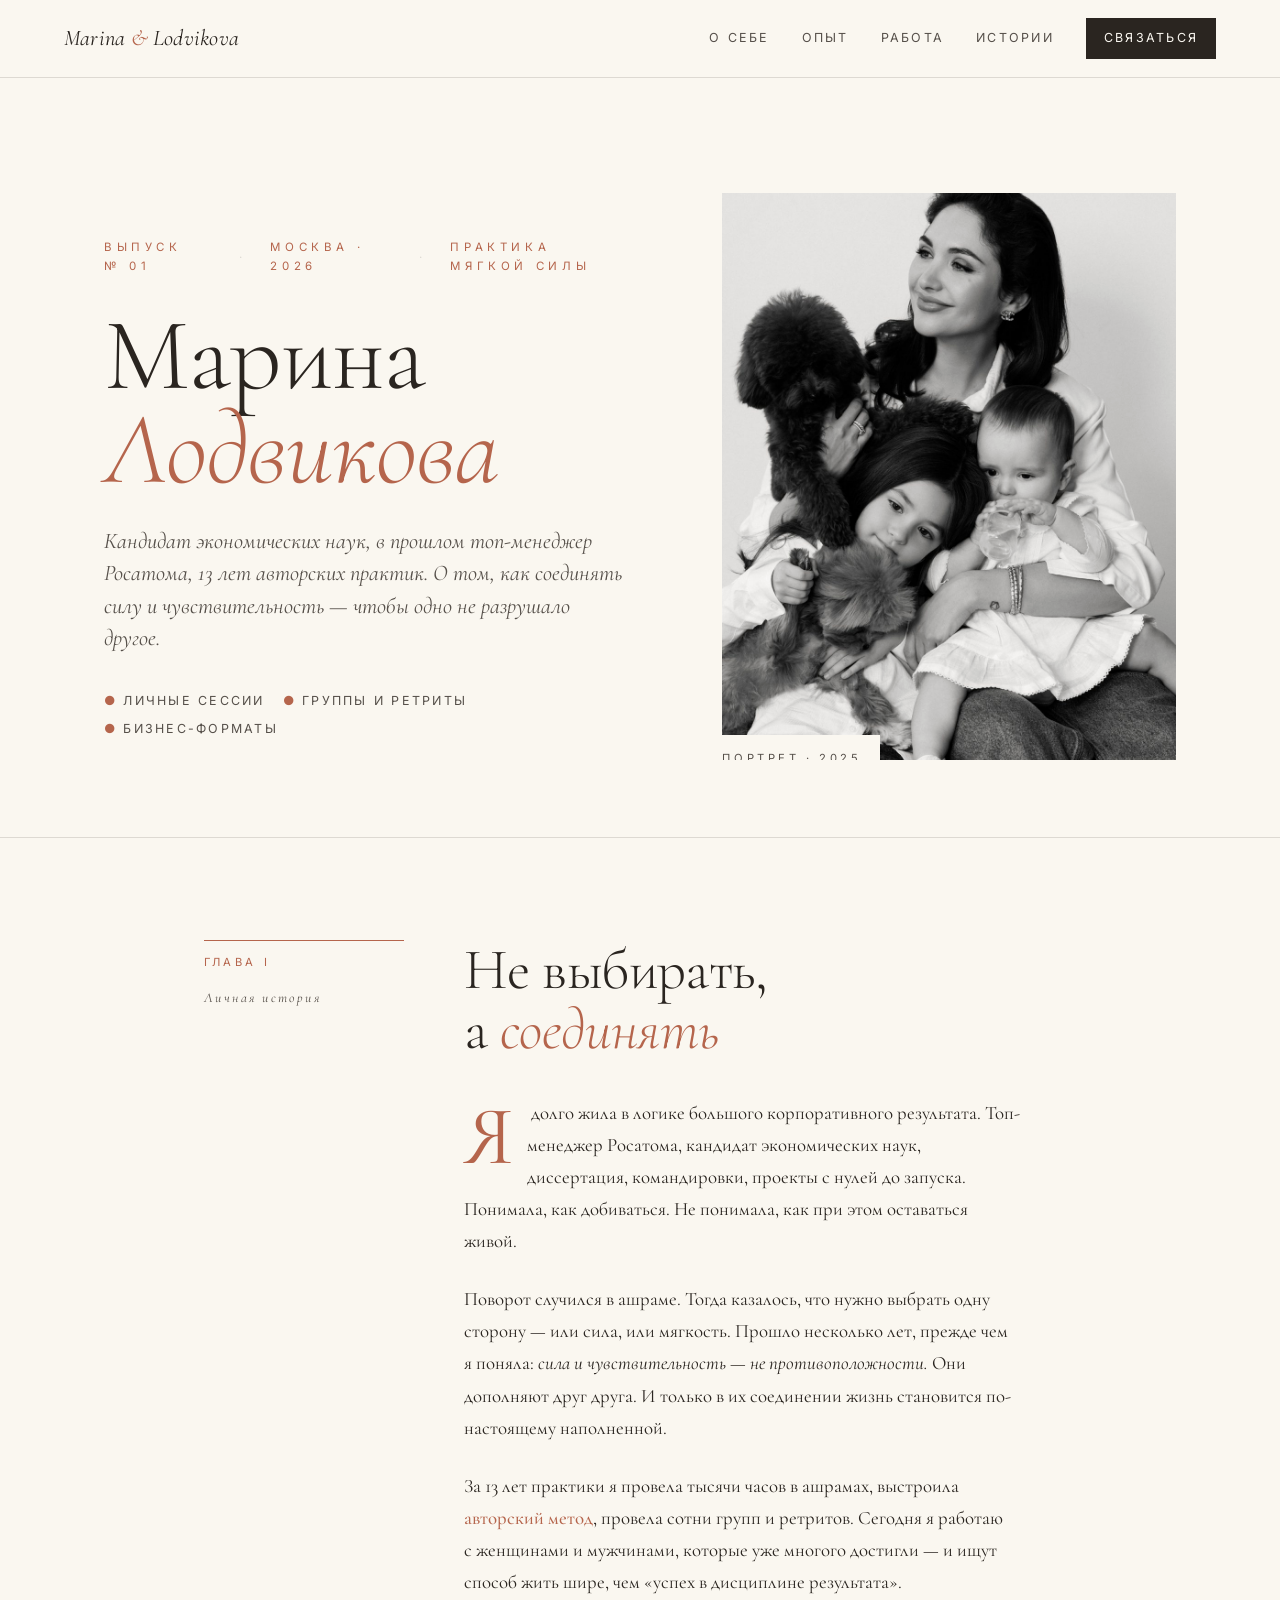
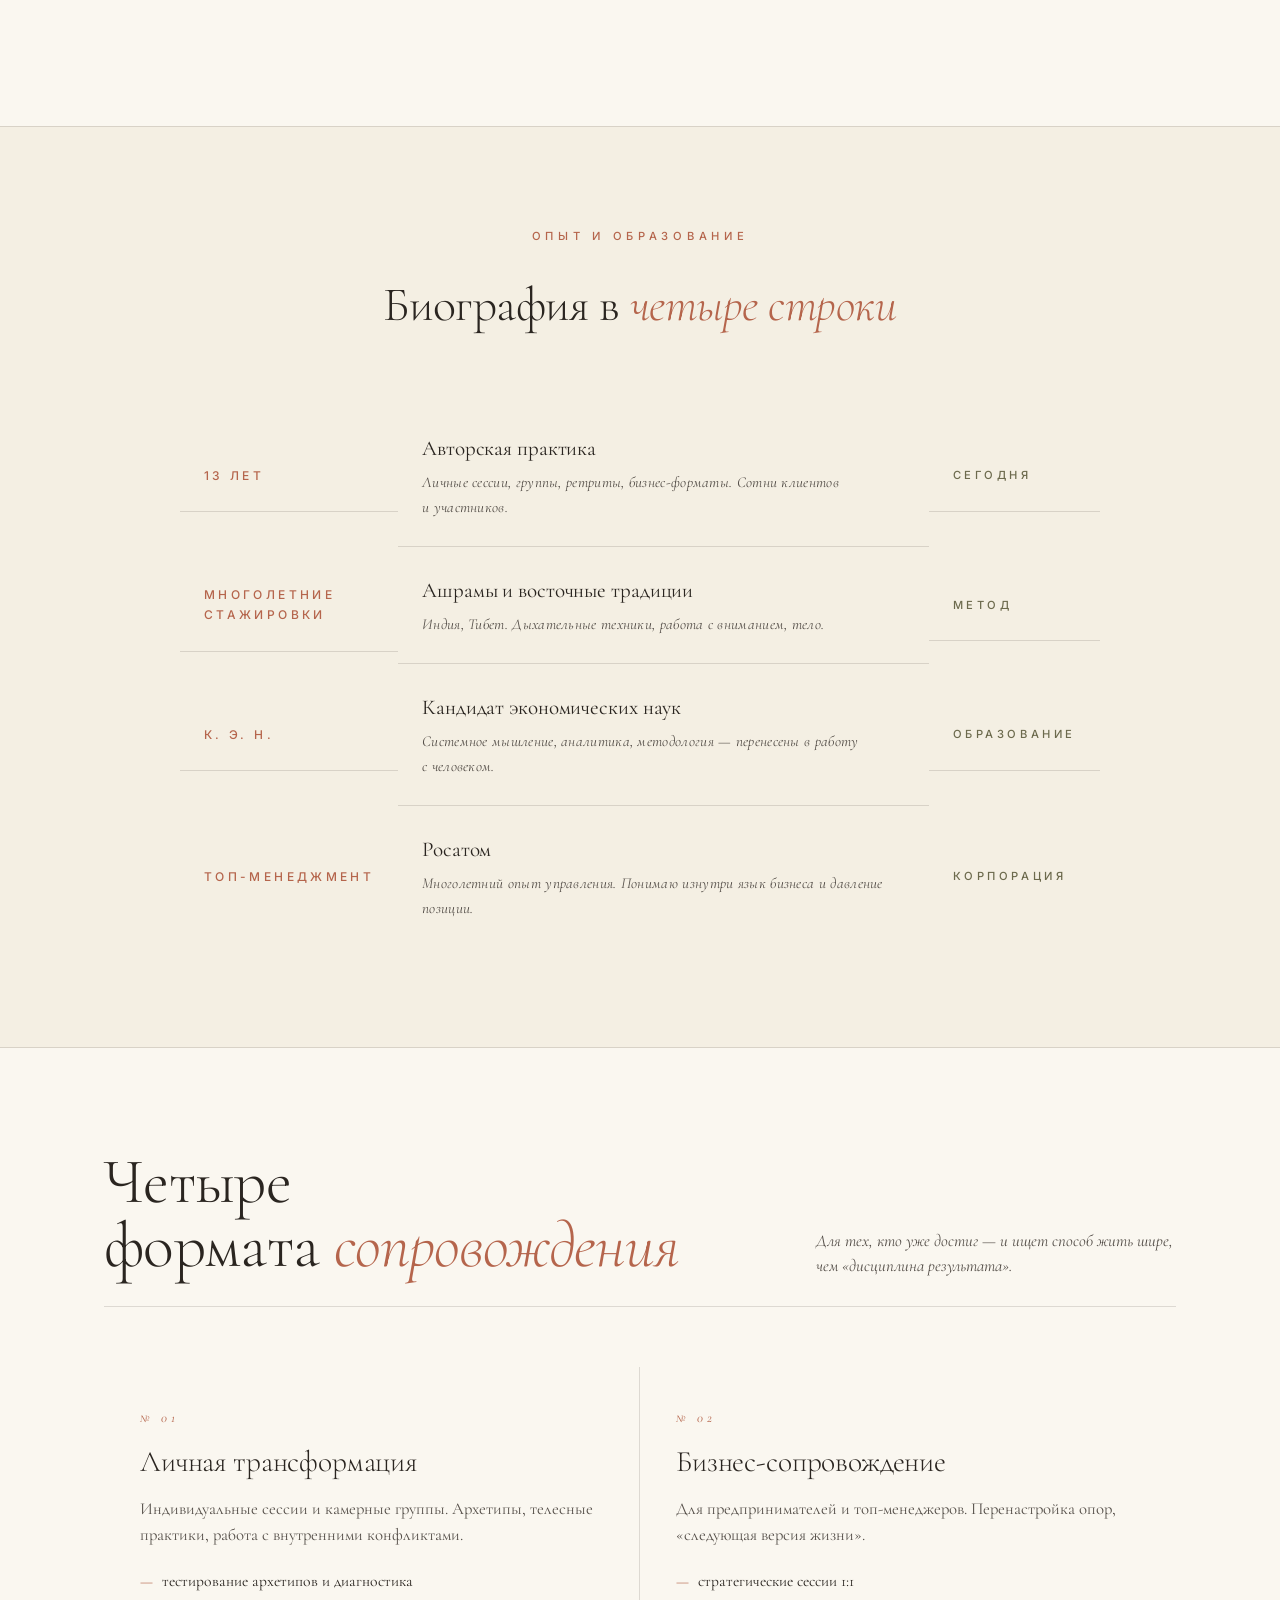
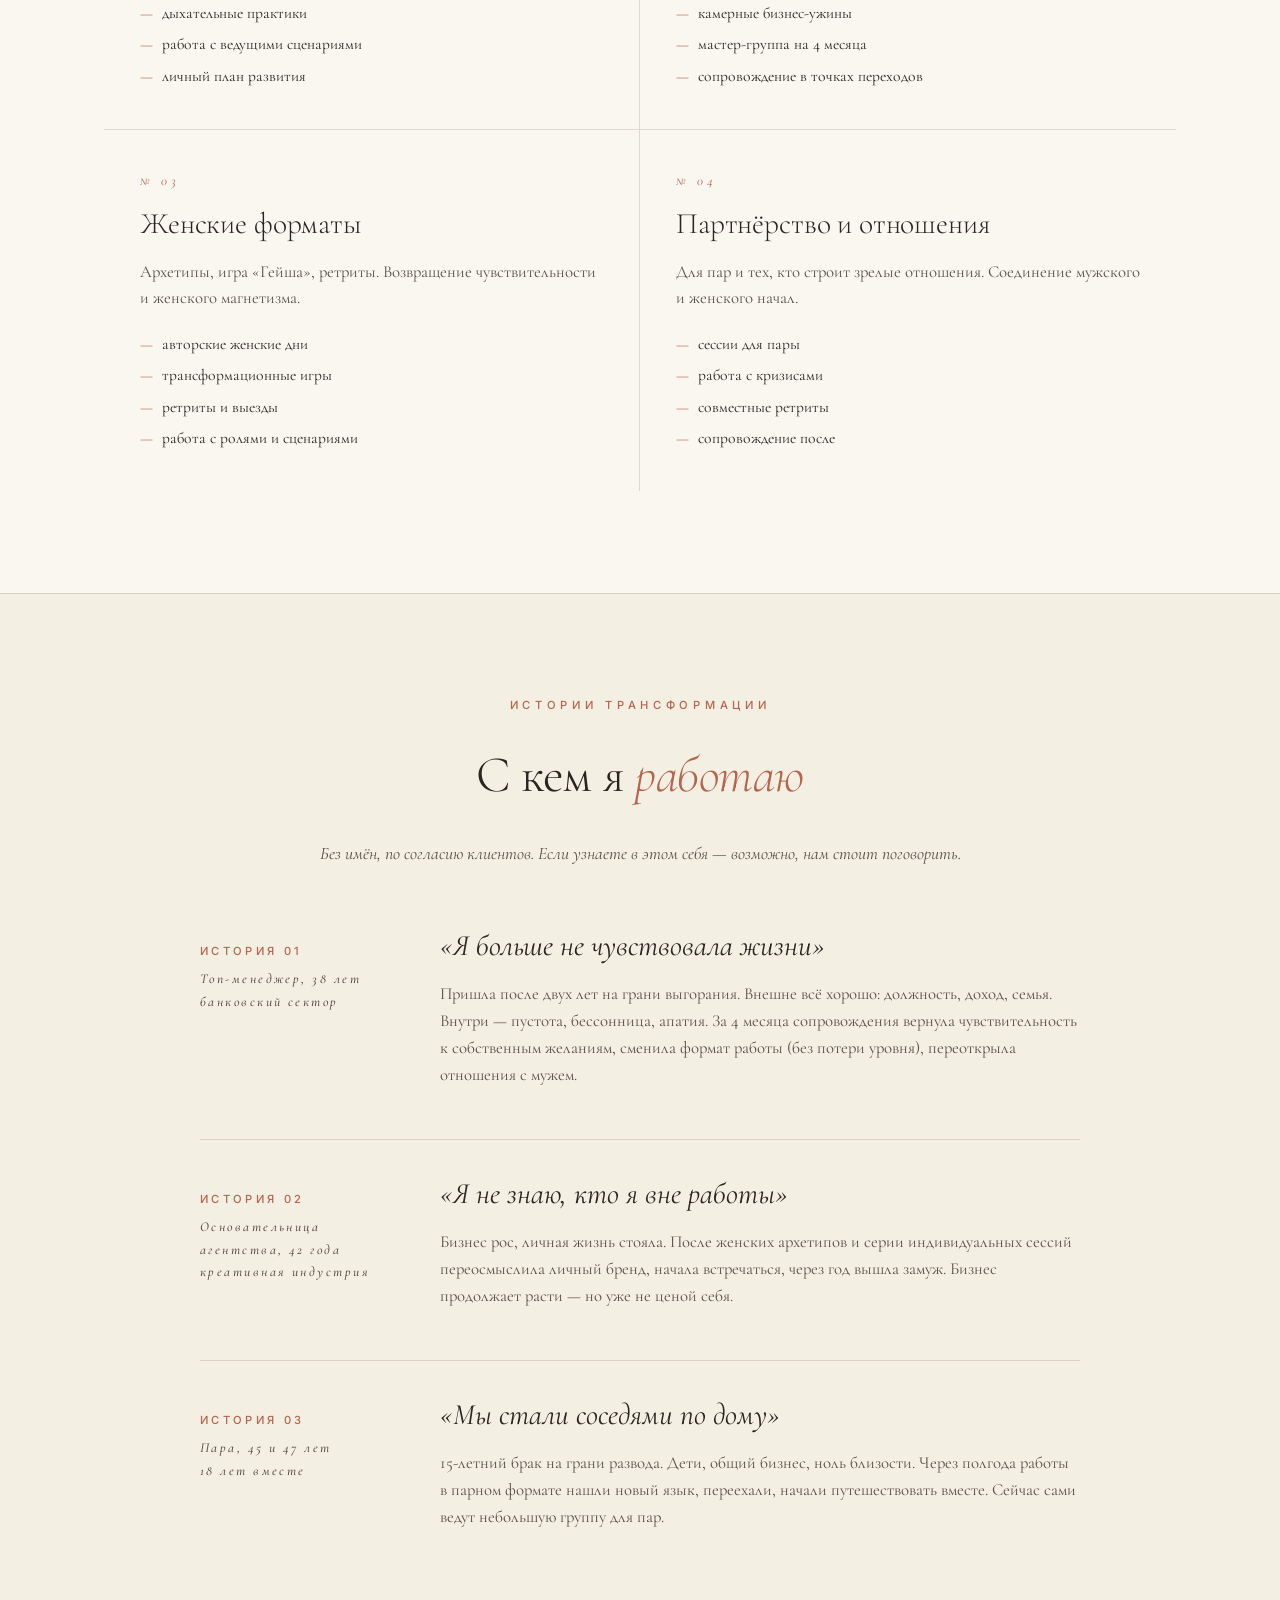
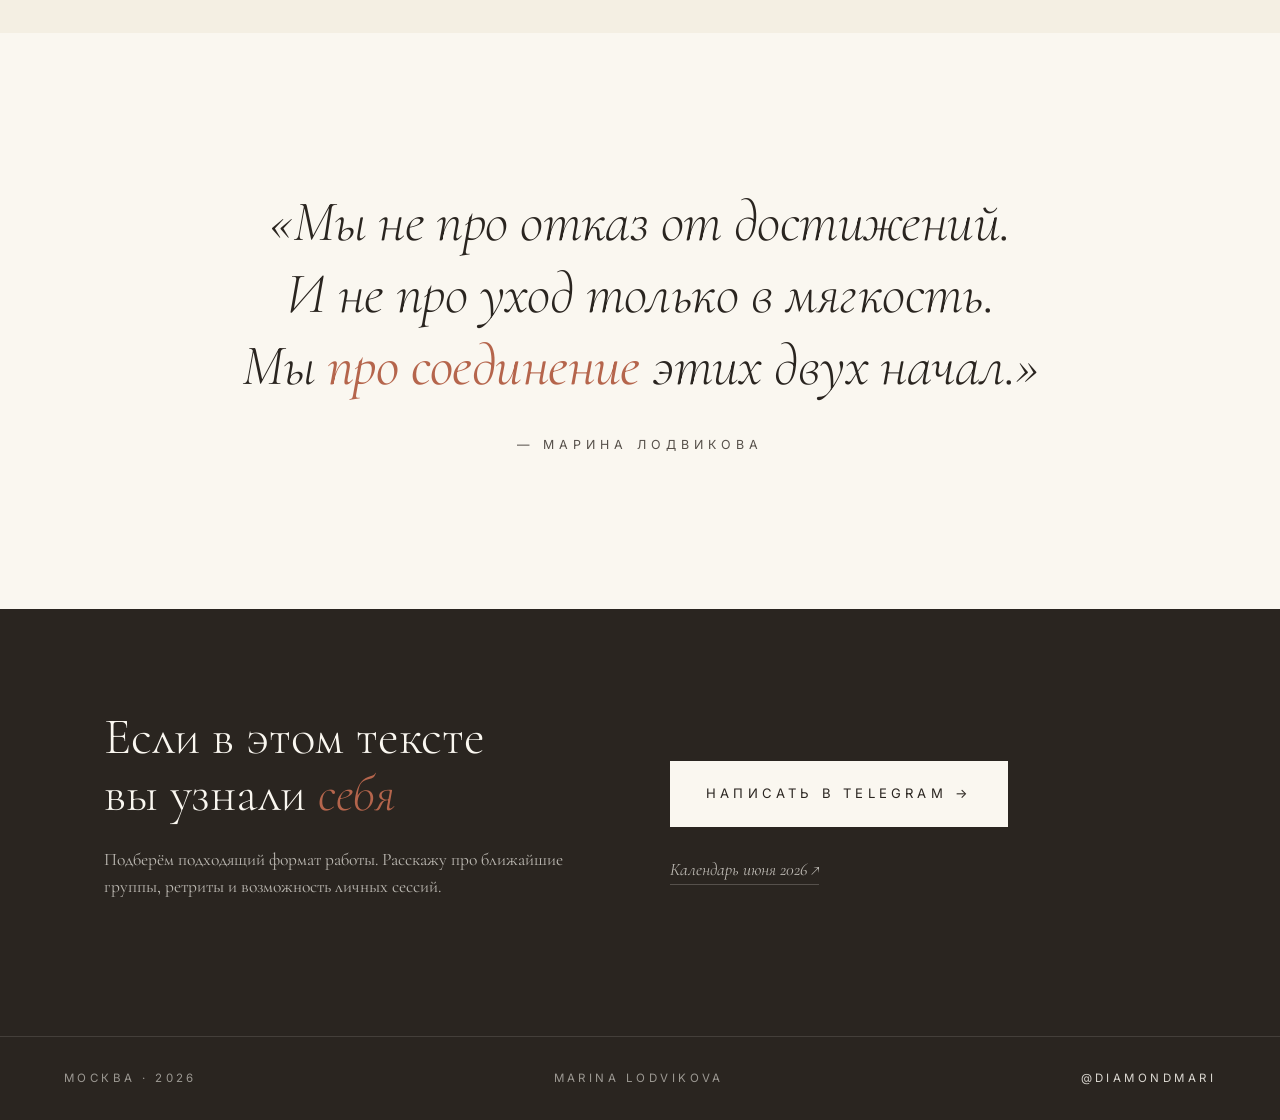
==== index.html @ 7f7e815d "Initial: журнальная версия сайта-визитки Марины" ====
<!doctype html>
<html lang="ru">
<head>
  <meta charset="utf-8" />
  <meta name="viewport" content="width=device-width, initial-scale=1" />
  <title>Марина Лодвикова — практика мягкой силы</title>
  <meta name="description" content="Кандидат экономических наук, в прошлом — топ-менеджер Росатома. 13 лет авторских практик и ашрамов. Сопровождение трансформации женщин, мужчин и пар." />

  <meta property="og:title" content="Марина Лодвикова — практика мягкой силы" />
  <meta property="og:description" content="13 лет авторских практик. К.э.н., бывший топ-менеджер Росатома, опыт ашрамов." />
  <meta property="og:type" content="profile" />
  <meta property="og:locale" content="ru_RU" />

  <link rel="icon" href="/favicon.ico" sizes="any" />
  <link rel="icon" type="image/png" sizes="32x32" href="/icon-32.png" />
  <link rel="apple-touch-icon" sizes="180x180" href="/apple-touch-icon.png" />
  <meta name="theme-color" content="#FAF7F0" />

  <link rel="preconnect" href="https://fonts.googleapis.com" />
  <link rel="preconnect" href="https://fonts.gstatic.com" crossorigin />
  <link href="https://fonts.googleapis.com/css2?family=Cormorant+Garamond:ital,wght@0,300;0,400;0,500;1,300;1,400;1,500&family=Inter:wght@300;400;500&display=swap" rel="stylesheet" />
  <link rel="stylesheet" href="styles.css" />

  <script>
    if ('scrollRestoration' in history) history.scrollRestoration = 'manual';
    if (!window.location.hash) {
      window.scrollTo(0, 0);
      window.addEventListener('load', function () { if (!window.location.hash) window.scrollTo(0, 0); });
    }
  </script>
</head>
<body>

  <!-- ───── Topbar ───── -->
  <header class="topbar">
    <a href="#" class="brand">Marina <span class="amp">&amp;</span> Lodvikova</a>
    <nav class="topnav">
      <a href="#article">О себе</a>
      <a href="#regalia">Опыт</a>
      <a href="#work">Работа</a>
      <a href="#cases">Истории</a>
      <a href="https://t.me/Diamondmari" target="_blank" rel="noopener" class="nav-cta tg-cta"
         data-tg="Здравствуйте, Марина!&#10;&#10;Пишу с сайта — хочу узнать подробнее о ваших форматах работы.">Связаться</a>
    </nav>
  </header>

  <!-- ───── HERO ───── -->
  <section class="hero">
    <div class="container hero-grid">
      <div class="hero-text reveal">
        <div class="hero-issue">
          <span>Выпуск №&nbsp;01</span>
          <span class="sep">·</span>
          <span>Москва · 2026</span>
          <span class="sep">·</span>
          <span>Практика мягкой&nbsp;силы</span>
        </div>
        <h1 class="hero-title">Марина<br/><em>Лодвикова</em></h1>
        <p class="hero-tag">Кандидат экономических наук, в&nbsp;прошлом топ-менеджер Росатома, 13&nbsp;лет авторских практик. О&nbsp;том, как соединять силу и&nbsp;чувствительность — чтобы одно не&nbsp;разрушало другое.</p>
        <div class="hero-meta">
          <span><span class="dot">●</span> Личные сессии</span>
          <span><span class="dot">●</span> Группы и&nbsp;ретриты</span>
          <span><span class="dot">●</span> Бизнес-форматы</span>
        </div>
      </div>
      <figure class="hero-photo reveal">
        <img src="assets/portrait.jpg" alt="Марина Лодвикова" />
        <figcaption class="caption">Портрет · 2025</figcaption>
      </figure>
    </div>
  </section>

  <!-- ───── ARTICLE — личная история ───── -->
  <section class="article" id="article">
    <div class="container article-grid reveal">
      <aside class="article-side">
        Глава I
        <small>Личная история</small>
      </aside>
      <div class="article-body">
        <h2>Не выбирать, а&nbsp;<em>соединять</em></h2>
        <p>Я&nbsp;долго жила в&nbsp;логике большого корпоративного результата. Топ-менеджер Росатома, кандидат экономических наук, диссертация, командировки, проекты с&nbsp;нулей до&nbsp;запуска. Понимала, как добиваться. Не&nbsp;понимала, как при&nbsp;этом оставаться живой.</p>
        <p>Поворот случился в&nbsp;ашраме. Тогда казалось, что нужно выбрать одну сторону&nbsp;— или сила, или мягкость. Прошло несколько лет, прежде чем я&nbsp;поняла: <em>сила и&nbsp;чувствительность&nbsp;— не&nbsp;противоположности.</em> Они дополняют друг друга. И&nbsp;только в&nbsp;их&nbsp;соединении жизнь становится по-настоящему наполненной.</p>
        <p>За&nbsp;13&nbsp;лет практики я&nbsp;провела тысячи часов в&nbsp;ашрамах, выстроила <strong>авторский метод</strong>, провела сотни групп и&nbsp;ретритов. Сегодня я&nbsp;работаю с&nbsp;женщинами и&nbsp;мужчинами, которые уже многого достигли&nbsp;— и&nbsp;ищут способ жить шире, чем «успех в&nbsp;дисциплине результата».</p>
      </div>
    </div>
  </section>

  <!-- ───── РЕГАЛИИ — таблица CV ───── -->
  <section class="regalia-section" id="regalia">
    <div class="container">
      <div class="regalia-head reveal">
        <div class="eyebrow">Опыт и&nbsp;образование</div>
        <h2>Биография в&nbsp;<em>четыре строки</em></h2>
      </div>

      <div class="regalia-table reveal">
        <div class="regalia-row">
          <div class="r-period">13&nbsp;лет</div>
          <div class="r-name">Авторская практика<em>Личные сессии, группы, ретриты, бизнес-форматы. Сотни клиентов и&nbsp;участников.</em></div>
          <div class="r-tag">Сегодня</div>
        </div>
        <div class="regalia-row">
          <div class="r-period">Многолетние<br/>стажировки</div>
          <div class="r-name">Ашрамы и&nbsp;восточные традиции<em>Индия, Тибет. Дыхательные техники, работа с&nbsp;вниманием, тело.</em></div>
          <div class="r-tag">Метод</div>
        </div>
        <div class="regalia-row">
          <div class="r-period">К.&nbsp;э.&nbsp;н.</div>
          <div class="r-name">Кандидат экономических наук<em>Системное мышление, аналитика, методология&nbsp;— перенесены в&nbsp;работу с&nbsp;человеком.</em></div>
          <div class="r-tag">Образование</div>
        </div>
        <div class="regalia-row">
          <div class="r-period">Топ-менеджмент</div>
          <div class="r-name">Росатом<em>Многолетний опыт управления. Понимаю изнутри язык бизнеса и&nbsp;давление позиции.</em></div>
          <div class="r-tag">Корпорация</div>
        </div>
      </div>
    </div>
  </section>

  <!-- ───── НАПРАВЛЕНИЯ ───── -->
  <section class="work" id="work">
    <div class="container">
      <div class="work-head reveal">
        <h2>Четыре формата&nbsp;<em>сопровождения</em></h2>
        <p class="work-lede">Для&nbsp;тех, кто уже достиг&nbsp;— и&nbsp;ищет способ жить шире, чем «дисциплина результата».</p>
      </div>

      <div class="work-grid reveal">
        <article class="work-card">
          <div class="work-num">№ 01</div>
          <h3>Личная трансформация</h3>
          <p>Индивидуальные сессии и&nbsp;камерные группы. Архетипы, телесные практики, работа с&nbsp;внутренними конфликтами.</p>
          <ul>
            <li>тестирование архетипов и&nbsp;диагностика</li>
            <li>дыхательные практики</li>
            <li>работа с&nbsp;ведущими сценариями</li>
            <li>личный план развития</li>
          </ul>
        </article>
        <article class="work-card">
          <div class="work-num">№ 02</div>
          <h3>Бизнес-сопровождение</h3>
          <p>Для&nbsp;предпринимателей и&nbsp;топ-менеджеров. Перенастройка опор, «следующая версия жизни».</p>
          <ul>
            <li>стратегические сессии 1:1</li>
            <li>камерные бизнес-ужины</li>
            <li>мастер-группа на&nbsp;4&nbsp;месяца</li>
            <li>сопровождение в&nbsp;точках переходов</li>
          </ul>
        </article>
        <article class="work-card">
          <div class="work-num">№ 03</div>
          <h3>Женские форматы</h3>
          <p>Архетипы, игра «Гейша», ретриты. Возвращение чувствительности и&nbsp;женского магнетизма.</p>
          <ul>
            <li>авторские женские дни</li>
            <li>трансформационные игры</li>
            <li>ретриты и&nbsp;выезды</li>
            <li>работа с&nbsp;ролями и&nbsp;сценариями</li>
          </ul>
        </article>
        <article class="work-card">
          <div class="work-num">№ 04</div>
          <h3>Партнёрство и&nbsp;отношения</h3>
          <p>Для&nbsp;пар и&nbsp;тех, кто строит зрелые отношения. Соединение мужского и&nbsp;женского начал.</p>
          <ul>
            <li>сессии для&nbsp;пары</li>
            <li>работа с&nbsp;кризисами</li>
            <li>совместные ретриты</li>
            <li>сопровождение после</li>
          </ul>
        </article>
      </div>
    </div>
  </section>

  <!-- ───── КЕЙСЫ ───── -->
  <section class="cases" id="cases">
    <div class="container">
      <div class="cases-head reveal">
        <div class="eyebrow">Истории трансформации</div>
        <h2>С&nbsp;кем я&nbsp;<em>работаю</em></h2>
        <p class="lede">Без имён, по&nbsp;согласию клиентов. Если узнаете в&nbsp;этом себя&nbsp;— возможно, нам стоит поговорить.</p>
      </div>

      <div class="cases-list reveal">
        <article class="case-item">
          <div class="case-tag">
            История&nbsp;01
            <small>Топ-менеджер, 38&nbsp;лет<br/>банковский сектор</small>
          </div>
          <div class="case-content">
            <h3>«Я больше не&nbsp;чувствовала жизни»</h3>
            <p>Пришла после двух лет на&nbsp;грани выгорания. Внешне всё хорошо: должность, доход, семья. Внутри&nbsp;— пустота, бессонница, апатия. За&nbsp;4&nbsp;месяца сопровождения вернула чувствительность к&nbsp;собственным желаниям, сменила формат работы (без потери уровня), переоткрыла отношения с&nbsp;мужем.</p>
          </div>
        </article>
        <article class="case-item">
          <div class="case-tag">
            История&nbsp;02
            <small>Основательница агентства, 42&nbsp;года<br/>креативная индустрия</small>
          </div>
          <div class="case-content">
            <h3>«Я не&nbsp;знаю, кто я&nbsp;вне работы»</h3>
            <p>Бизнес рос, личная жизнь стояла. После женских архетипов и&nbsp;серии индивидуальных сессий переосмыслила личный бренд, начала встречаться, через год вышла замуж. Бизнес продолжает расти&nbsp;— но&nbsp;уже не&nbsp;ценой себя.</p>
          </div>
        </article>
        <article class="case-item">
          <div class="case-tag">
            История&nbsp;03
            <small>Пара, 45&nbsp;и&nbsp;47&nbsp;лет<br/>18&nbsp;лет вместе</small>
          </div>
          <div class="case-content">
            <h3>«Мы&nbsp;стали соседями по&nbsp;дому»</h3>
            <p>15-летний брак на&nbsp;грани развода. Дети, общий бизнес, ноль близости. Через полгода работы в&nbsp;парном формате нашли новый язык, переехали, начали путешествовать вместе. Сейчас сами ведут небольшую группу для&nbsp;пар.</p>
          </div>
        </article>
      </div>
    </div>
  </section>

  <!-- ───── Pull-quote ───── -->
  <section class="quote-section">
    <div class="container reveal">
      <p class="pull-quote">«Мы&nbsp;не&nbsp;про отказ от&nbsp;достижений. И&nbsp;не&nbsp;про уход только в&nbsp;мягкость. Мы&nbsp;<em>про&nbsp;соединение</em> этих двух начал.»</p>
      <p class="pull-quote-author">— Марина Лодвикова</p>
    </div>
  </section>

  <!-- ───── CTA ───── -->
  <section class="cta-section" id="contact">
    <div class="container cta-grid reveal">
      <div>
        <h2>Если в&nbsp;этом тексте<br/>вы&nbsp;узнали&nbsp;<em>себя</em></h2>
        <p>Подберём подходящий формат работы. Расскажу про&nbsp;ближайшие группы, ретриты и&nbsp;возможность личных сессий.</p>
      </div>
      <div>
        <a class="cta-button tg-cta" href="https://t.me/Diamondmari" target="_blank" rel="noopener"
           data-tg="Здравствуйте, Марина!&#10;&#10;Пишу с сайта — хочу узнать подробнее о ваших форматах работы и подобрать формат под себя.">Написать в&nbsp;Telegram →</a>
        <br/><br/>
        <a class="cta-second" href="https://marina-site-beryl.vercel.app" target="_blank" rel="noopener">Календарь июня&nbsp;2026 ↗</a>
      </div>
    </div>
  </section>

  <!-- ───── Footer ───── -->
  <footer>
    <div class="footer-inner">
      <div>Москва · 2026</div>
      <div>Marina Lodvikova</div>
      <a class="tg-cta" href="https://t.me/Diamondmari" target="_blank" rel="noopener"
         data-tg="Здравствуйте, Марина!&#10;&#10;Пишу с сайта — хочу узнать подробнее о ваших форматах работы.">@Diamondmari</a>
    </div>
  </footer>

  <script src="script.js" defer></script>
</body>
</html>
---- styles.css ----
/* ─────────────────────────────────────────────
   Marina Lodvikova — Journal edition
   Светлая, журнальная, асимметричная.
   ───────────────────────────────────────────── */

:root {
  --ivory:        #FAF7F0;   /* основной фон */
  --paper:        #F4EFE3;   /* лёгкий контраст */
  --graphite:     #2A2520;   /* основной текст */
  --graphite-soft:#56504A;   /* вторичный текст */
  --terracotta:   #B5654C;   /* акцент */
  --terracotta-d: #8E4936;   /* акцент тёмный */
  --olive:        #6C6A4D;   /* доп. акцент */
  --hairline:     rgba(42, 37, 32, 0.14);
  --rule:         rgba(181, 101, 76, 0.4);

  --serif: "Cormorant Garamond", "Times New Roman", serif;
  --sans:  "Inter", -apple-system, BlinkMacSystemFont, "Segoe UI", sans-serif;

  --container: 1200px;
  --gutter: clamp(20px, 5vw, 80px);
}

* { box-sizing: border-box; margin: 0; padding: 0; }
html { scroll-behavior: smooth; }
body {
  font-family: var(--serif);
  font-size: 17px;
  line-height: 1.65;
  color: var(--graphite);
  background: var(--ivory);
  -webkit-font-smoothing: antialiased;
  text-rendering: optimizeLegibility;
}

img { max-width: 100%; display: block; }
a { color: inherit; text-decoration: none; }

/* ─── Утилиты ─── */
.container {
  max-width: var(--container);
  margin: 0 auto;
  padding: 0 var(--gutter);
}
.eyebrow {
  font-family: var(--sans);
  font-size: 0.7rem;
  letter-spacing: 0.42em;
  text-transform: uppercase;
  color: var(--terracotta);
  font-weight: 500;
}
.byline {
  font-family: var(--serif);
  font-style: italic;
  font-size: 0.95rem;
  color: var(--graphite-soft);
}
.hr-thin {
  height: 1px;
  background: var(--hairline);
  border: 0;
  margin: 0;
}

/* ─── Topbar — узкий, минимальный ─── */
.topbar {
  position: sticky;
  top: 0;
  z-index: 50;
  display: flex;
  justify-content: space-between;
  align-items: center;
  padding: 18px var(--gutter);
  background: rgba(250, 247, 240, 0.92);
  backdrop-filter: blur(8px);
  -webkit-backdrop-filter: blur(8px);
  border-bottom: 1px solid var(--hairline);
}
.brand {
  font-family: var(--serif);
  font-style: italic;
  font-size: 1.4rem;
  color: var(--graphite);
  letter-spacing: 0.01em;
}
.brand .amp {
  color: var(--terracotta);
  font-weight: 400;
}
.topnav {
  display: flex;
  gap: 32px;
  font-family: var(--sans);
  font-size: 0.78rem;
  letter-spacing: 0.18em;
  text-transform: uppercase;
  color: var(--graphite-soft);
  align-items: center;
}
.topnav a { transition: color 0.25s ease; }
.topnav a:hover { color: var(--terracotta); }
.topnav .nav-cta {
  background: var(--graphite);
  color: var(--ivory);
  padding: 10px 18px;
  letter-spacing: 0.18em;
  transition: background 0.25s ease;
}
.topnav .nav-cta:hover { background: var(--terracotta); color: var(--ivory); }

/* ─── HERO — журнальный «магазинный заголовок» ─── */
.hero {
  padding: clamp(60px, 9vw, 120px) 0 clamp(40px, 6vw, 80px);
}
.hero-grid {
  display: grid;
  grid-template-columns: 1.1fr 0.9fr;
  gap: clamp(40px, 5vw, 80px);
  align-items: end;
}
.hero-text { padding-bottom: 20px; }
.hero-issue {
  display: flex;
  gap: 24px;
  align-items: center;
  margin-bottom: 32px;
  font-family: var(--sans);
  font-size: 0.72rem;
  letter-spacing: 0.4em;
  text-transform: uppercase;
  color: var(--terracotta);
}
.hero-issue .sep { color: var(--hairline); font-weight: 400; }
.hero-title {
  font-family: var(--serif);
  font-weight: 300;
  font-size: clamp(3rem, 8vw, 6.5rem);
  line-height: 0.92;
  letter-spacing: -0.01em;
  color: var(--graphite);
  margin-bottom: 28px;
}
.hero-title em {
  font-style: italic;
  color: var(--terracotta);
}
.hero-tag {
  font-family: var(--serif);
  font-style: italic;
  font-size: 1.4rem;
  color: var(--graphite-soft);
  max-width: 520px;
  line-height: 1.45;
  margin-bottom: 36px;
}
.hero-meta {
  display: flex;
  flex-wrap: wrap;
  gap: 8px 18px;
  font-family: var(--sans);
  font-size: 0.78rem;
  letter-spacing: 0.18em;
  text-transform: uppercase;
  color: var(--graphite-soft);
}
.hero-meta .dot { color: var(--terracotta); }

.hero-photo {
  position: relative;
  aspect-ratio: 4 / 5;
  overflow: hidden;
}
.hero-photo img {
  width: 100%; height: 100%;
  object-fit: cover;
  filter: contrast(1.02) saturate(0.88);
}
.hero-photo .caption {
  position: absolute;
  bottom: -8px; left: 0;
  font-family: var(--sans);
  font-size: 0.7rem;
  letter-spacing: 0.32em;
  text-transform: uppercase;
  color: var(--graphite-soft);
  padding-top: 14px;
  background: var(--ivory);
  padding-right: 18px;
}

/* ─── Article / story с буквицей ─── */
.article {
  padding: clamp(60px, 8vw, 120px) 0;
  border-top: 1px solid var(--hairline);
}
.article-grid {
  display: grid;
  grid-template-columns: 200px 1fr;
  gap: 60px;
  max-width: 1000px;
  margin: 0 auto;
}
.article-side {
  font-family: var(--sans);
  font-size: 0.7rem;
  letter-spacing: 0.32em;
  text-transform: uppercase;
  color: var(--terracotta);
  padding-top: 12px;
  border-top: 1px solid var(--terracotta);
  position: sticky;
  top: 100px;
  align-self: start;
}
.article-side small {
  display: block;
  margin-top: 16px;
  color: var(--graphite-soft);
  letter-spacing: 0.18em;
  font-style: italic;
  font-family: var(--serif);
  text-transform: none;
  font-size: 0.85rem;
}
.article-body h2 {
  font-family: var(--serif);
  font-weight: 300;
  font-size: clamp(2.2rem, 5vw, 3.6rem);
  line-height: 1.05;
  letter-spacing: -0.01em;
  color: var(--graphite);
  margin-bottom: 36px;
  max-width: 18ch;
}
.article-body h2 em {
  font-style: italic;
  color: var(--terracotta);
}
.article-body p {
  font-family: var(--serif);
  font-size: 1.18rem;
  line-height: 1.7;
  color: var(--graphite);
  margin-bottom: 26px;
  max-width: 62ch;
}
.article-body p em { font-style: italic; }
.article-body p strong {
  font-weight: 500;
  color: var(--terracotta);
}
/* Буквица для первого параграфа */
.article-body > p:first-of-type::first-letter {
  font-family: var(--serif);
  font-weight: 400;
  font-size: 5.2rem;
  line-height: 0.82;
  float: left;
  padding: 6px 14px 0 0;
  color: var(--terracotta);
}

/* ─── Регалии-таблица ─── */
.regalia-section {
  padding: clamp(60px, 8vw, 100px) 0;
  background: var(--paper);
  border-top: 1px solid var(--hairline);
  border-bottom: 1px solid var(--hairline);
}
.regalia-head {
  text-align: center;
  margin-bottom: 60px;
}
.regalia-head h2 {
  font-family: var(--serif);
  font-weight: 300;
  font-size: clamp(2rem, 4vw, 3rem);
  letter-spacing: -0.01em;
  margin-top: 20px;
  color: var(--graphite);
}
.regalia-head h2 em { font-style: italic; color: var(--terracotta); }

.regalia-table {
  max-width: 920px;
  margin: 0 auto;
  display: grid;
  grid-template-columns: auto 1fr auto;
  gap: 0;
}
.regalia-row {
  display: contents;
}
.regalia-row > * {
  padding: 26px 24px;
  border-bottom: 1px solid var(--hairline);
  align-self: center;
}
.regalia-row:last-child > * { border-bottom: 0; }

.regalia-row .r-period {
  font-family: var(--sans);
  font-size: 0.75rem;
  letter-spacing: 0.28em;
  text-transform: uppercase;
  color: var(--terracotta);
  font-weight: 500;
  min-width: 160px;
}
.regalia-row .r-name {
  font-family: var(--serif);
  font-size: 1.32rem;
  color: var(--graphite);
  letter-spacing: -0.005em;
}
.regalia-row .r-name em {
  font-style: italic;
  display: block;
  color: var(--graphite-soft);
  font-size: 0.95rem;
  margin-top: 4px;
  letter-spacing: 0.02em;
}
.regalia-row .r-tag {
  font-family: var(--sans);
  font-size: 0.7rem;
  letter-spacing: 0.32em;
  text-transform: uppercase;
  color: var(--olive);
  font-weight: 500;
}

/* ─── Направления — журнальные рубрики ─── */
.work {
  padding: clamp(60px, 8vw, 120px) 0;
}
.work-head {
  display: flex;
  align-items: flex-end;
  justify-content: space-between;
  margin-bottom: 60px;
  gap: 40px;
  border-bottom: 1px solid var(--hairline);
  padding-bottom: 28px;
}
.work-head h2 {
  font-family: var(--serif);
  font-weight: 300;
  font-size: clamp(2.4rem, 5vw, 4rem);
  letter-spacing: -0.01em;
  line-height: 1;
}
.work-head h2 em { font-style: italic; color: var(--terracotta); }
.work-head .work-lede {
  max-width: 360px;
  font-family: var(--serif);
  font-style: italic;
  font-size: 1.05rem;
  color: var(--graphite-soft);
  line-height: 1.5;
}
.work-grid {
  display: grid;
  grid-template-columns: repeat(2, 1fr);
  gap: 0;
}
.work-card {
  padding: 40px 36px 36px;
  border-right: 1px solid var(--hairline);
  border-bottom: 1px solid var(--hairline);
  transition: background 0.3s ease;
}
.work-card:nth-child(2n) { border-right: 0; }
.work-card:nth-last-child(-n+2) { border-bottom: 0; }
.work-card:hover { background: var(--paper); }

.work-num {
  font-family: var(--serif);
  font-style: italic;
  font-size: 0.85rem;
  letter-spacing: 0.3em;
  color: var(--terracotta);
  margin-bottom: 16px;
}
.work-card h3 {
  font-family: var(--serif);
  font-weight: 300;
  font-size: 1.85rem;
  line-height: 1.1;
  letter-spacing: -0.005em;
  margin-bottom: 18px;
  color: var(--graphite);
}
.work-card p {
  font-family: var(--serif);
  font-size: 1.05rem;
  line-height: 1.55;
  color: var(--graphite-soft);
  margin-bottom: 18px;
}
.work-card ul {
  list-style: none;
  padding: 0;
  margin: 0;
}
.work-card li {
  position: relative;
  padding: 4px 0 4px 22px;
  font-family: var(--serif);
  font-size: 0.98rem;
  color: var(--graphite);
  line-height: 1.5;
}
.work-card li::before {
  content: "—";
  position: absolute;
  left: 0; top: 4px;
  color: var(--terracotta);
}

/* ─── Кейсы — журнальные превью ─── */
.cases {
  padding: clamp(60px, 8vw, 120px) 0;
  background: var(--paper);
  border-top: 1px solid var(--hairline);
}
.cases-head {
  text-align: center;
  margin-bottom: 60px;
  max-width: 700px;
  margin-left: auto;
  margin-right: auto;
}
.cases-head h2 {
  font-family: var(--serif);
  font-weight: 300;
  font-size: clamp(2rem, 4vw, 3.2rem);
  margin: 18px 0 24px;
  letter-spacing: -0.01em;
}
.cases-head h2 em { font-style: italic; color: var(--terracotta); }
.cases-head .lede {
  font-family: var(--serif);
  font-style: italic;
  font-size: 1.1rem;
  color: var(--graphite-soft);
  line-height: 1.5;
}

.cases-list {
  display: flex;
  flex-direction: column;
  gap: 50px;
  max-width: 880px;
  margin: 0 auto;
}
.case-item {
  display: grid;
  grid-template-columns: 200px 1fr;
  gap: 40px;
  padding-top: 36px;
  border-top: 1px solid var(--hairline);
}
.case-item:first-child { border-top: 0; padding-top: 0; }
.case-tag {
  font-family: var(--sans);
  font-size: 0.7rem;
  letter-spacing: 0.3em;
  text-transform: uppercase;
  color: var(--terracotta);
  font-weight: 500;
  padding-top: 14px;
}
.case-tag small {
  display: block;
  margin-top: 8px;
  color: var(--graphite-soft);
  letter-spacing: 0.18em;
  font-style: italic;
  font-family: var(--serif);
  font-size: 0.85rem;
  text-transform: none;
}
.case-content h3 {
  font-family: var(--serif);
  font-style: italic;
  font-weight: 400;
  font-size: 1.85rem;
  line-height: 1.2;
  color: var(--graphite);
  margin-bottom: 18px;
}
.case-content p {
  font-family: var(--serif);
  font-size: 1.05rem;
  line-height: 1.6;
  color: var(--graphite-soft);
}

/* ─── Pull-quote / кредо ─── */
.quote-section {
  padding: clamp(80px, 12vw, 160px) 0;
  text-align: center;
}
.pull-quote {
  font-family: var(--serif);
  font-style: italic;
  font-weight: 300;
  font-size: clamp(2rem, 5vw, 3.6rem);
  line-height: 1.25;
  letter-spacing: -0.01em;
  color: var(--graphite);
  max-width: 900px;
  margin: 0 auto 32px;
}
.pull-quote em {
  color: var(--terracotta);
  font-style: italic;
  font-weight: 400;
}
.pull-quote-author {
  font-family: var(--sans);
  font-size: 0.78rem;
  letter-spacing: 0.4em;
  text-transform: uppercase;
  color: var(--graphite-soft);
}

/* ─── CTA / contact ─── */
.cta-section {
  padding: clamp(60px, 8vw, 100px) 0;
  background: var(--graphite);
  color: var(--ivory);
}
.cta-grid {
  display: grid;
  grid-template-columns: 1fr 1fr;
  gap: 60px;
  align-items: center;
}
.cta-section h2 {
  font-family: var(--serif);
  font-weight: 300;
  font-size: clamp(2rem, 4vw, 3.2rem);
  line-height: 1.1;
  margin-bottom: 24px;
  color: var(--ivory);
}
.cta-section h2 em {
  font-style: italic;
  color: var(--terracotta);
}
.cta-section p {
  font-family: var(--serif);
  font-size: 1.1rem;
  line-height: 1.55;
  color: rgba(250, 247, 240, 0.7);
  margin-bottom: 36px;
}
.cta-button {
  display: inline-flex;
  align-items: center;
  gap: 14px;
  padding: 22px 36px;
  font-family: var(--sans);
  font-size: 0.82rem;
  letter-spacing: 0.32em;
  text-transform: uppercase;
  color: var(--graphite);
  background: var(--ivory);
  transition: background 0.3s ease, color 0.3s ease;
}
.cta-button:hover {
  background: var(--terracotta);
  color: var(--ivory);
}

.cta-second {
  font-family: var(--serif);
  font-style: italic;
  font-size: 1.1rem;
  color: var(--ivory);
  opacity: 0.7;
  border-bottom: 1px solid rgba(250, 247, 240, 0.3);
  padding-bottom: 4px;
  transition: opacity 0.3s ease, color 0.3s ease, border-color 0.3s ease;
}
.cta-second:hover {
  opacity: 1;
  color: var(--terracotta);
  border-color: var(--terracotta);
}

/* ─── Footer ─── */
footer {
  background: var(--graphite);
  color: var(--ivory);
  padding: 32px var(--gutter);
  border-top: 1px solid rgba(250, 247, 240, 0.12);
}
footer .footer-inner {
  max-width: var(--container);
  margin: 0 auto;
  display: flex;
  justify-content: space-between;
  align-items: center;
  font-family: var(--sans);
  font-size: 0.72rem;
  letter-spacing: 0.3em;
  text-transform: uppercase;
  color: rgba(250, 247, 240, 0.55);
}
footer a {
  color: var(--ivory);
  opacity: 0.85;
  transition: color 0.3s ease, opacity 0.3s ease;
}
footer a:hover { color: var(--terracotta); opacity: 1; }

/* ─── Reveal animation ─── */
.reveal {
  opacity: 0;
  transform: translateY(20px);
  transition: opacity 0.9s ease, transform 0.9s ease;
}
.reveal.visible {
  opacity: 1;
  transform: none;
}

/* ─── Адаптив ─── */
@media (max-width: 900px) {
  .topnav { display: none; }
  .hero-grid { grid-template-columns: 1fr; gap: 40px; }
  .hero-photo { order: -1; aspect-ratio: 3/4; max-width: 70%; }
  .article-grid { grid-template-columns: 1fr; gap: 24px; }
  .article-side { position: static; }
  .regalia-table { grid-template-columns: 1fr; }
  .regalia-row > * { padding: 14px 0; border-bottom: 0; }
  .regalia-row { padding: 20px 0; border-bottom: 1px solid var(--hairline); display: block; }
  .work-head { flex-direction: column; align-items: flex-start; gap: 16px; }
  .work-grid { grid-template-columns: 1fr; }
  .work-card { border-right: 0; }
  .work-card:nth-last-child(-n+2) { border-bottom: 1px solid var(--hairline); }
  .work-card:last-child { border-bottom: 0; }
  .case-item { grid-template-columns: 1fr; gap: 16px; }
  .cta-grid { grid-template-columns: 1fr; gap: 28px; }
}
@media (max-width: 560px) {
  .topbar { padding: 14px var(--gutter); }
  .brand { font-size: 1.1rem; }
  .hero { padding: 40px 0 28px; }
  .hero-issue { gap: 14px; font-size: 0.62rem; letter-spacing: 0.3em; }
  .hero-tag { font-size: 1.15rem; }
  .article-body > p:first-of-type::first-letter { font-size: 4rem; }
  .article-body p { font-size: 1.05rem; }
  .work-card { padding: 28px 22px; }
  .work-card h3 { font-size: 1.5rem; }
  .case-content h3 { font-size: 1.4rem; }
  .pull-quote { font-size: 1.6rem; }
  .cta-button { padding: 18px 24px; font-size: 0.76rem; letter-spacing: 0.26em; width: 100%; justify-content: center; }
  footer .footer-inner { flex-direction: column; gap: 12px; text-align: center; }
}
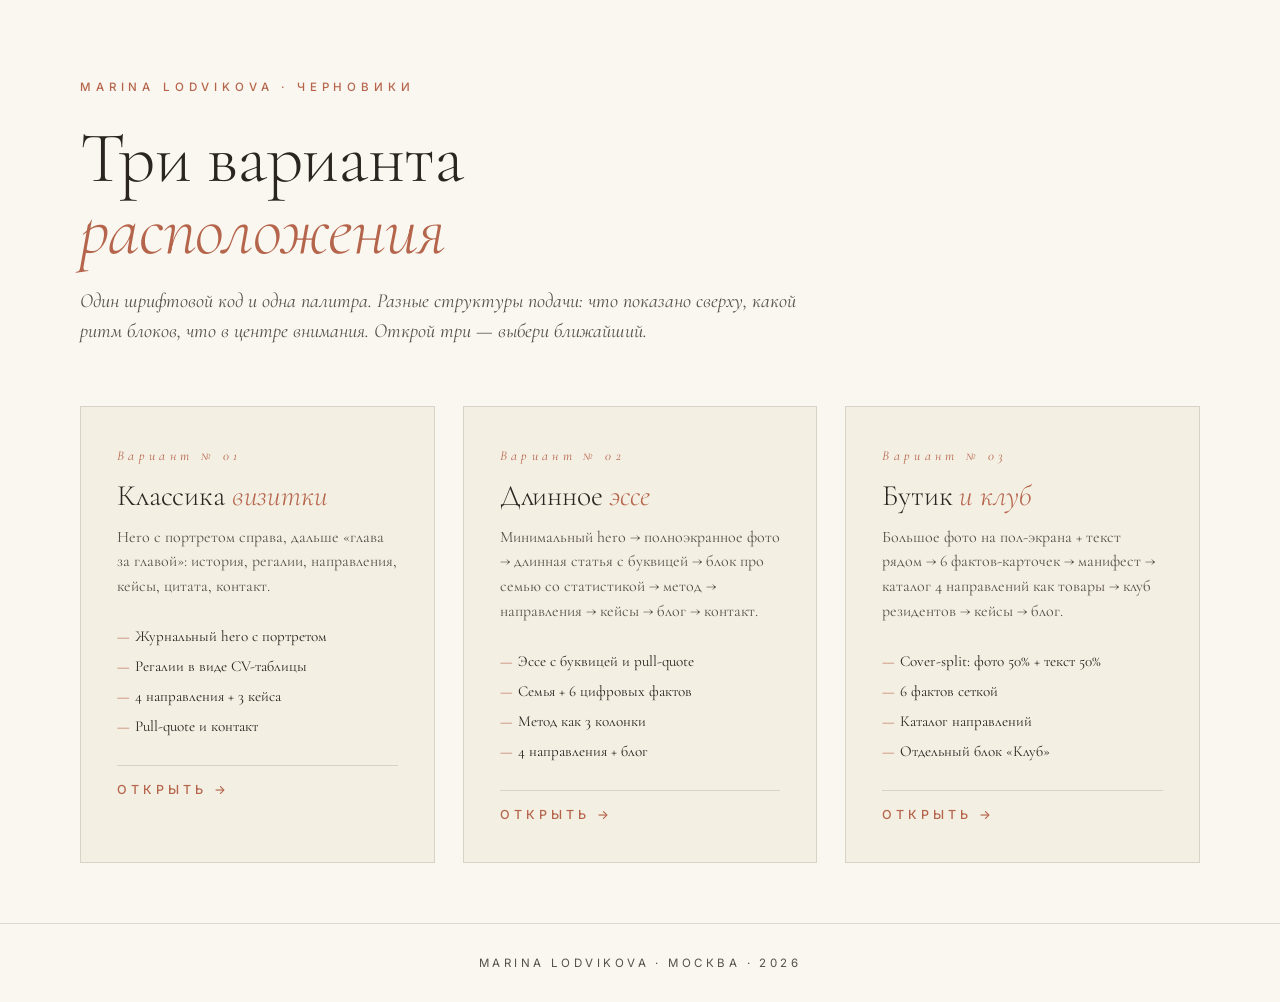
==== commit 825a1698: "3 варианта расположения сайта-визитки / — индекс с выбором между вариантами /classic/ — текущий журн" ====
--- a/index.html
+++ b/index.html
@@ -3,257 +3,201 @@
 <head>
   <meta charset="utf-8" />
   <meta name="viewport" content="width=device-width, initial-scale=1" />
-  <title>Марина Лодвикова — практика мягкой силы</title>
-  <meta name="description" content="Кандидат экономических наук, в прошлом — топ-менеджер Росатома. 13 лет авторских практик и ашрамов. Сопровождение трансформации женщин, мужчин и пар." />
-
-  <meta property="og:title" content="Марина Лодвикова — практика мягкой силы" />
-  <meta property="og:description" content="13 лет авторских практик. К.э.н., бывший топ-менеджер Росатома, опыт ашрамов." />
-  <meta property="og:type" content="profile" />
-  <meta property="og:locale" content="ru_RU" />
-
+  <title>Marina Lodvikova — выбор варианта</title>
   <link rel="icon" href="/favicon.ico" sizes="any" />
-  <link rel="icon" type="image/png" sizes="32x32" href="/icon-32.png" />
   <link rel="apple-touch-icon" sizes="180x180" href="/apple-touch-icon.png" />
   <meta name="theme-color" content="#FAF7F0" />
-
   <link rel="preconnect" href="https://fonts.googleapis.com" />
   <link rel="preconnect" href="https://fonts.gstatic.com" crossorigin />
   <link href="https://fonts.googleapis.com/css2?family=Cormorant+Garamond:ital,wght@0,300;0,400;0,500;1,300;1,400;1,500&family=Inter:wght@300;400;500&display=swap" rel="stylesheet" />
-  <link rel="stylesheet" href="styles.css" />
-
-  <script>
-    if ('scrollRestoration' in history) history.scrollRestoration = 'manual';
-    if (!window.location.hash) {
-      window.scrollTo(0, 0);
-      window.addEventListener('load', function () { if (!window.location.hash) window.scrollTo(0, 0); });
-    }
-  </script>
+  <style>
+    :root {
+      --ivory: #FAF7F0;
+      --paper: #F4EFE3;
+      --graphite: #2A2520;
+      --graphite-soft: #56504A;
+      --terracotta: #B5654C;
+      --hairline: rgba(42, 37, 32, 0.14);
+    }
+    * { margin: 0; padding: 0; box-sizing: border-box; }
+    body {
+      font-family: "Cormorant Garamond", "Times New Roman", serif;
+      background: var(--ivory);
+      color: var(--graphite);
+      min-height: 100vh;
+      display: flex;
+      flex-direction: column;
+    }
+    .wrap {
+      flex: 1;
+      max-width: 1200px;
+      margin: 0 auto;
+      padding: 80px 40px 60px;
+      width: 100%;
+    }
+    .eyebrow {
+      font-family: "Inter", sans-serif;
+      font-size: 0.72rem;
+      letter-spacing: 0.42em;
+      text-transform: uppercase;
+      color: var(--terracotta);
+      font-weight: 500;
+      margin-bottom: 28px;
+    }
+    h1 {
+      font-family: "Cormorant Garamond", serif;
+      font-weight: 300;
+      font-size: clamp(2.4rem, 6vw, 4.5rem);
+      line-height: 1;
+      letter-spacing: -0.01em;
+      margin-bottom: 20px;
+    }
+    h1 em { font-style: italic; color: var(--terracotta); }
+    .lede {
+      font-family: "Cormorant Garamond", serif;
+      font-style: italic;
+      font-size: 1.25rem;
+      color: var(--graphite-soft);
+      line-height: 1.5;
+      max-width: 720px;
+      margin-bottom: 60px;
+    }
+    .options {
+      display: grid;
+      grid-template-columns: repeat(3, 1fr);
+      gap: 28px;
+    }
+    .option {
+      display: block;
+      padding: 40px 36px;
+      background: var(--paper);
+      border: 1px solid var(--hairline);
+      text-decoration: none;
+      color: inherit;
+      transition: transform 0.3s ease, border-color 0.3s ease, background 0.3s ease;
+    }
+    .option:hover {
+      transform: translateY(-4px);
+      border-color: var(--terracotta);
+      background: var(--ivory);
+    }
+    .opt-num {
+      font-family: "Cormorant Garamond", serif;
+      font-style: italic;
+      font-size: 0.85rem;
+      letter-spacing: 0.32em;
+      color: var(--terracotta);
+      margin-bottom: 16px;
+    }
+    .option h2 {
+      font-family: "Cormorant Garamond", serif;
+      font-weight: 300;
+      font-size: 1.85rem;
+      line-height: 1.1;
+      margin-bottom: 12px;
+      letter-spacing: -0.005em;
+    }
+    .option h2 em { font-style: italic; color: var(--terracotta); }
+    .option .summary {
+      font-family: "Cormorant Garamond", serif;
+      font-size: 1rem;
+      line-height: 1.55;
+      color: var(--graphite-soft);
+      margin-bottom: 22px;
+    }
+    .option ul {
+      list-style: none;
+      padding: 0;
+      margin-bottom: 24px;
+    }
+    .option li {
+      font-family: "Cormorant Garamond", serif;
+      font-size: 0.95rem;
+      color: var(--graphite);
+      padding: 4px 0 4px 18px;
+      position: relative;
+      line-height: 1.45;
+    }
+    .option li::before {
+      content: "—";
+      position: absolute;
+      left: 0;
+      color: var(--terracotta);
+    }
+    .opt-link {
+      font-family: "Inter", sans-serif;
+      font-size: 0.78rem;
+      letter-spacing: 0.32em;
+      text-transform: uppercase;
+      color: var(--terracotta);
+      font-weight: 500;
+      border-top: 1px solid var(--hairline);
+      padding-top: 16px;
+      display: block;
+    }
+    footer {
+      text-align: center;
+      padding: 32px;
+      font-family: "Inter", sans-serif;
+      font-size: 0.72rem;
+      letter-spacing: 0.3em;
+      text-transform: uppercase;
+      color: var(--graphite-soft);
+      border-top: 1px solid var(--hairline);
+    }
+    @media (max-width: 900px) {
+      .options { grid-template-columns: 1fr; }
+      .wrap { padding: 50px 24px 40px; }
+    }
+  </style>
 </head>
 <body>
+  <div class="wrap">
+    <div class="eyebrow">Marina Lodvikova · черновики</div>
+    <h1>Три варианта<br/><em>расположения</em></h1>
+    <p class="lede">Один шрифтовой код и&nbsp;одна палитра. Разные структуры подачи: что показано сверху, какой ритм блоков, что в&nbsp;центре внимания. Открой&nbsp;три&nbsp;— выбери ближайший.</p>
 
-  <!-- ───── Topbar ───── -->
-  <header class="topbar">
-    <a href="#" class="brand">Marina <span class="amp">&amp;</span> Lodvikova</a>
-    <nav class="topnav">
-      <a href="#article">О себе</a>
-      <a href="#regalia">Опыт</a>
-      <a href="#work">Работа</a>
-      <a href="#cases">Истории</a>
-      <a href="https://t.me/Diamondmari" target="_blank" rel="noopener" class="nav-cta tg-cta"
-         data-tg="Здравствуйте, Марина!&#10;&#10;Пишу с сайта — хочу узнать подробнее о ваших форматах работы.">Связаться</a>
-    </nav>
-  </header>
+    <div class="options">
+      <a href="/classic/" class="option">
+        <div class="opt-num">Вариант №&nbsp;01</div>
+        <h2>Классика&nbsp;<em>визитки</em></h2>
+        <p class="summary">Hero с&nbsp;портретом справа, дальше «глава за&nbsp;главой»: история, регалии, направления, кейсы, цитата, контакт.</p>
+        <ul>
+          <li>Журнальный hero с&nbsp;портретом</li>
+          <li>Регалии в&nbsp;виде CV-таблицы</li>
+          <li>4&nbsp;направления + 3&nbsp;кейса</li>
+          <li>Pull-quote и&nbsp;контакт</li>
+        </ul>
+        <span class="opt-link">Открыть →</span>
+      </a>
 
-  <!-- ───── HERO ───── -->
-  <section class="hero">
-    <div class="container hero-grid">
-      <div class="hero-text reveal">
-        <div class="hero-issue">
-          <span>Выпуск №&nbsp;01</span>
-          <span class="sep">·</span>
-          <span>Москва · 2026</span>
-          <span class="sep">·</span>
-          <span>Практика мягкой&nbsp;силы</span>
-        </div>
-        <h1 class="hero-title">Марина<br/><em>Лодвикова</em></h1>
-        <p class="hero-tag">Кандидат экономических наук, в&nbsp;прошлом топ-менеджер Росатома, 13&nbsp;лет авторских практик. О&nbsp;том, как соединять силу и&nbsp;чувствительность — чтобы одно не&nbsp;разрушало другое.</p>
-        <div class="hero-meta">
-          <span><span class="dot">●</span> Личные сессии</span>
-          <span><span class="dot">●</span> Группы и&nbsp;ретриты</span>
-          <span><span class="dot">●</span> Бизнес-форматы</span>
-        </div>
-      </div>
-      <figure class="hero-photo reveal">
-        <img src="assets/portrait.jpg" alt="Марина Лодвикова" />
-        <figcaption class="caption">Портрет · 2025</figcaption>
-      </figure>
+      <a href="/narrative/" class="option">
+        <div class="opt-num">Вариант №&nbsp;02</div>
+        <h2>Длинное&nbsp;<em>эссе</em></h2>
+        <p class="summary">Минимальный hero → полноэкранное фото → длинная статья с&nbsp;буквицей → блок про семью со&nbsp;статистикой → метод → направления → кейсы → блог → контакт.</p>
+        <ul>
+          <li>Эссе с&nbsp;буквицей и&nbsp;pull-quote</li>
+          <li>Семья + 6&nbsp;цифровых фактов</li>
+          <li>Метод как 3&nbsp;колонки</li>
+          <li>4&nbsp;направления + блог</li>
+        </ul>
+        <span class="opt-link">Открыть →</span>
+      </a>
+
+      <a href="/boutique/" class="option">
+        <div class="opt-num">Вариант №&nbsp;03</div>
+        <h2>Бутик&nbsp;<em>и&nbsp;клуб</em></h2>
+        <p class="summary">Большое фото на&nbsp;пол-экрана + текст рядом → 6&nbsp;фактов-карточек → манифест → каталог 4&nbsp;направлений как товары → клуб резидентов → кейсы → блог.</p>
+        <ul>
+          <li>Cover-split: фото 50% + текст 50%</li>
+          <li>6&nbsp;фактов сеткой</li>
+          <li>Каталог направлений</li>
+          <li>Отдельный блок «Клуб»</li>
+        </ul>
+        <span class="opt-link">Открыть →</span>
+      </a>
     </div>
-  </section>
-
-  <!-- ───── ARTICLE — личная история ───── -->
-  <section class="article" id="article">
-    <div class="container article-grid reveal">
-      <aside class="article-side">
-        Глава I
-        <small>Личная история</small>
-      </aside>
-      <div class="article-body">
-        <h2>Не выбирать, а&nbsp;<em>соединять</em></h2>
-        <p>Я&nbsp;долго жила в&nbsp;логике большого корпоративного результата. Топ-менеджер Росатома, кандидат экономических наук, диссертация, командировки, проекты с&nbsp;нулей до&nbsp;запуска. Понимала, как добиваться. Не&nbsp;понимала, как при&nbsp;этом оставаться живой.</p>
-        <p>Поворот случился в&nbsp;ашраме. Тогда казалось, что нужно выбрать одну сторону&nbsp;— или сила, или мягкость. Прошло несколько лет, прежде чем я&nbsp;поняла: <em>сила и&nbsp;чувствительность&nbsp;— не&nbsp;противоположности.</em> Они дополняют друг друга. И&nbsp;только в&nbsp;их&nbsp;соединении жизнь становится по-настоящему наполненной.</p>
-        <p>За&nbsp;13&nbsp;лет практики я&nbsp;провела тысячи часов в&nbsp;ашрамах, выстроила <strong>авторский метод</strong>, провела сотни групп и&nbsp;ретритов. Сегодня я&nbsp;работаю с&nbsp;женщинами и&nbsp;мужчинами, которые уже многого достигли&nbsp;— и&nbsp;ищут способ жить шире, чем «успех в&nbsp;дисциплине результата».</p>
-      </div>
-    </div>
-  </section>
-
-  <!-- ───── РЕГАЛИИ — таблица CV ───── -->
-  <section class="regalia-section" id="regalia">
-    <div class="container">
-      <div class="regalia-head reveal">
-        <div class="eyebrow">Опыт и&nbsp;образование</div>
-        <h2>Биография в&nbsp;<em>четыре строки</em></h2>
-      </div>
-
-      <div class="regalia-table reveal">
-        <div class="regalia-row">
-          <div class="r-period">13&nbsp;лет</div>
-          <div class="r-name">Авторская практика<em>Личные сессии, группы, ретриты, бизнес-форматы. Сотни клиентов и&nbsp;участников.</em></div>
-          <div class="r-tag">Сегодня</div>
-        </div>
-        <div class="regalia-row">
-          <div class="r-period">Многолетние<br/>стажировки</div>
-          <div class="r-name">Ашрамы и&nbsp;восточные традиции<em>Индия, Тибет. Дыхательные техники, работа с&nbsp;вниманием, тело.</em></div>
-          <div class="r-tag">Метод</div>
-        </div>
-        <div class="regalia-row">
-          <div class="r-period">К.&nbsp;э.&nbsp;н.</div>
-          <div class="r-name">Кандидат экономических наук<em>Системное мышление, аналитика, методология&nbsp;— перенесены в&nbsp;работу с&nbsp;человеком.</em></div>
-          <div class="r-tag">Образование</div>
-        </div>
-        <div class="regalia-row">
-          <div class="r-period">Топ-менеджмент</div>
-          <div class="r-name">Росатом<em>Многолетний опыт управления. Понимаю изнутри язык бизнеса и&nbsp;давление позиции.</em></div>
-          <div class="r-tag">Корпорация</div>
-        </div>
-      </div>
-    </div>
-  </section>
-
-  <!-- ───── НАПРАВЛЕНИЯ ───── -->
-  <section class="work" id="work">
-    <div class="container">
-      <div class="work-head reveal">
-        <h2>Четыре формата&nbsp;<em>сопровождения</em></h2>
-        <p class="work-lede">Для&nbsp;тех, кто уже достиг&nbsp;— и&nbsp;ищет способ жить шире, чем «дисциплина результата».</p>
-      </div>
-
-      <div class="work-grid reveal">
-        <article class="work-card">
-          <div class="work-num">№ 01</div>
-          <h3>Личная трансформация</h3>
-          <p>Индивидуальные сессии и&nbsp;камерные группы. Архетипы, телесные практики, работа с&nbsp;внутренними конфликтами.</p>
-          <ul>
-            <li>тестирование архетипов и&nbsp;диагностика</li>
-            <li>дыхательные практики</li>
-            <li>работа с&nbsp;ведущими сценариями</li>
-            <li>личный план развития</li>
-          </ul>
-        </article>
-        <article class="work-card">
-          <div class="work-num">№ 02</div>
-          <h3>Бизнес-сопровождение</h3>
-          <p>Для&nbsp;предпринимателей и&nbsp;топ-менеджеров. Перенастройка опор, «следующая версия жизни».</p>
-          <ul>
-            <li>стратегические сессии 1:1</li>
-            <li>камерные бизнес-ужины</li>
-            <li>мастер-группа на&nbsp;4&nbsp;месяца</li>
-            <li>сопровождение в&nbsp;точках переходов</li>
-          </ul>
-        </article>
-        <article class="work-card">
-          <div class="work-num">№ 03</div>
-          <h3>Женские форматы</h3>
-          <p>Архетипы, игра «Гейша», ретриты. Возвращение чувствительности и&nbsp;женского магнетизма.</p>
-          <ul>
-            <li>авторские женские дни</li>
-            <li>трансформационные игры</li>
-            <li>ретриты и&nbsp;выезды</li>
-            <li>работа с&nbsp;ролями и&nbsp;сценариями</li>
-          </ul>
-        </article>
-        <article class="work-card">
-          <div class="work-num">№ 04</div>
-          <h3>Партнёрство и&nbsp;отношения</h3>
-          <p>Для&nbsp;пар и&nbsp;тех, кто строит зрелые отношения. Соединение мужского и&nbsp;женского начал.</p>
-          <ul>
-            <li>сессии для&nbsp;пары</li>
-            <li>работа с&nbsp;кризисами</li>
-            <li>совместные ретриты</li>
-            <li>сопровождение после</li>
-          </ul>
-        </article>
-      </div>
-    </div>
-  </section>
-
-  <!-- ───── КЕЙСЫ ───── -->
-  <section class="cases" id="cases">
-    <div class="container">
-      <div class="cases-head reveal">
-        <div class="eyebrow">Истории трансформации</div>
-        <h2>С&nbsp;кем я&nbsp;<em>работаю</em></h2>
-        <p class="lede">Без имён, по&nbsp;согласию клиентов. Если узнаете в&nbsp;этом себя&nbsp;— возможно, нам стоит поговорить.</p>
-      </div>
-
-      <div class="cases-list reveal">
-        <article class="case-item">
-          <div class="case-tag">
-            История&nbsp;01
-            <small>Топ-менеджер, 38&nbsp;лет<br/>банковский сектор</small>
-          </div>
-          <div class="case-content">
-            <h3>«Я больше не&nbsp;чувствовала жизни»</h3>
-            <p>Пришла после двух лет на&nbsp;грани выгорания. Внешне всё хорошо: должность, доход, семья. Внутри&nbsp;— пустота, бессонница, апатия. За&nbsp;4&nbsp;месяца сопровождения вернула чувствительность к&nbsp;собственным желаниям, сменила формат работы (без потери уровня), переоткрыла отношения с&nbsp;мужем.</p>
-          </div>
-        </article>
-        <article class="case-item">
-          <div class="case-tag">
-            История&nbsp;02
-            <small>Основательница агентства, 42&nbsp;года<br/>креативная индустрия</small>
-          </div>
-          <div class="case-content">
-            <h3>«Я не&nbsp;знаю, кто я&nbsp;вне работы»</h3>
-            <p>Бизнес рос, личная жизнь стояла. После женских архетипов и&nbsp;серии индивидуальных сессий переосмыслила личный бренд, начала встречаться, через год вышла замуж. Бизнес продолжает расти&nbsp;— но&nbsp;уже не&nbsp;ценой себя.</p>
-          </div>
-        </article>
-        <article class="case-item">
-          <div class="case-tag">
-            История&nbsp;03
-            <small>Пара, 45&nbsp;и&nbsp;47&nbsp;лет<br/>18&nbsp;лет вместе</small>
-          </div>
-          <div class="case-content">
-            <h3>«Мы&nbsp;стали соседями по&nbsp;дому»</h3>
-            <p>15-летний брак на&nbsp;грани развода. Дети, общий бизнес, ноль близости. Через полгода работы в&nbsp;парном формате нашли новый язык, переехали, начали путешествовать вместе. Сейчас сами ведут небольшую группу для&nbsp;пар.</p>
-          </div>
-        </article>
-      </div>
-    </div>
-  </section>
-
-  <!-- ───── Pull-quote ───── -->
-  <section class="quote-section">
-    <div class="container reveal">
-      <p class="pull-quote">«Мы&nbsp;не&nbsp;про отказ от&nbsp;достижений. И&nbsp;не&nbsp;про уход только в&nbsp;мягкость. Мы&nbsp;<em>про&nbsp;соединение</em> этих двух начал.»</p>
-      <p class="pull-quote-author">— Марина Лодвикова</p>
-    </div>
-  </section>
-
-  <!-- ───── CTA ───── -->
-  <section class="cta-section" id="contact">
-    <div class="container cta-grid reveal">
-      <div>
-        <h2>Если в&nbsp;этом тексте<br/>вы&nbsp;узнали&nbsp;<em>себя</em></h2>
-        <p>Подберём подходящий формат работы. Расскажу про&nbsp;ближайшие группы, ретриты и&nbsp;возможность личных сессий.</p>
-      </div>
-      <div>
-        <a class="cta-button tg-cta" href="https://t.me/Diamondmari" target="_blank" rel="noopener"
-           data-tg="Здравствуйте, Марина!&#10;&#10;Пишу с сайта — хочу узнать подробнее о ваших форматах работы и подобрать формат под себя.">Написать в&nbsp;Telegram →</a>
-        <br/><br/>
-        <a class="cta-second" href="https://marina-site-beryl.vercel.app" target="_blank" rel="noopener">Календарь июня&nbsp;2026 ↗</a>
-      </div>
-    </div>
-  </section>
-
-  <!-- ───── Footer ───── -->
-  <footer>
-    <div class="footer-inner">
-      <div>Москва · 2026</div>
-      <div>Marina Lodvikova</div>
-      <a class="tg-cta" href="https://t.me/Diamondmari" target="_blank" rel="noopener"
-         data-tg="Здравствуйте, Марина!&#10;&#10;Пишу с сайта — хочу узнать подробнее о ваших форматах работы.">@Diamondmari</a>
-    </div>
-  </footer>
-
-  <script src="script.js" defer></script>
+  </div>
+  <footer>Marina Lodvikova · Москва · 2026</footer>
 </body>
 </html>
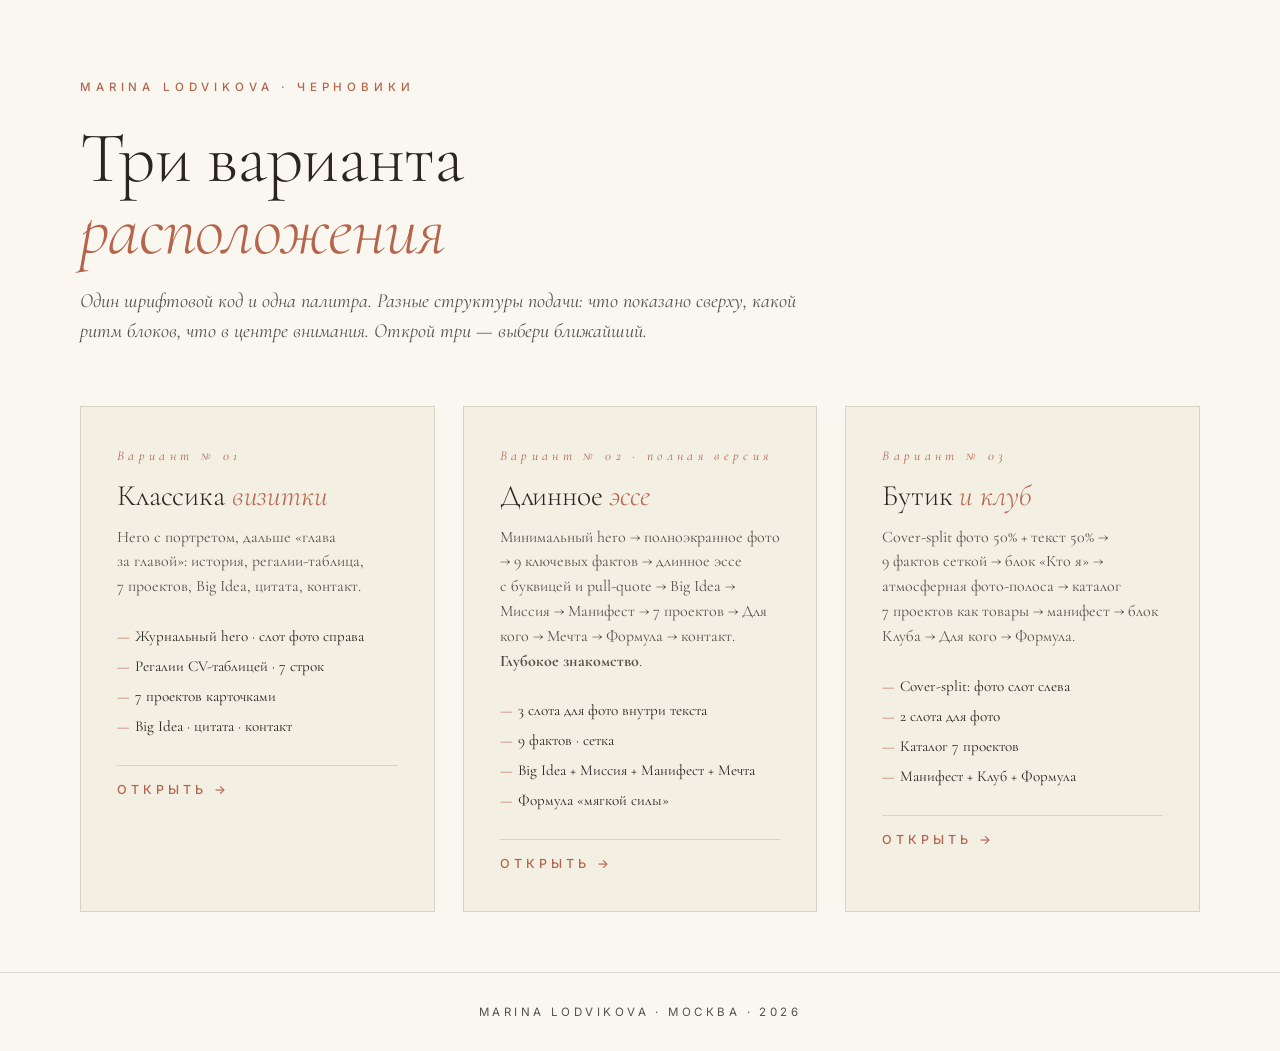
==== commit 9eaf1a7d: "Полный бриф во всех 3 вариантах + слоты для фото Реальные данные: - Марина Лодвикова (Брилка), Архит" ====
--- a/index.html
+++ b/index.html
@@ -161,25 +161,25 @@
       <a href="/classic/" class="option">
         <div class="opt-num">Вариант №&nbsp;01</div>
         <h2>Классика&nbsp;<em>визитки</em></h2>
-        <p class="summary">Hero с&nbsp;портретом справа, дальше «глава за&nbsp;главой»: история, регалии, направления, кейсы, цитата, контакт.</p>
+        <p class="summary">Hero с&nbsp;портретом, дальше «глава за&nbsp;главой»: история, регалии-таблица, 7&nbsp;проектов, Big&nbsp;Idea, цитата, контакт.</p>
         <ul>
-          <li>Журнальный hero с&nbsp;портретом</li>
-          <li>Регалии в&nbsp;виде CV-таблицы</li>
-          <li>4&nbsp;направления + 3&nbsp;кейса</li>
-          <li>Pull-quote и&nbsp;контакт</li>
+          <li>Журнальный hero · слот&nbsp;фото справа</li>
+          <li>Регалии CV-таблицей · 7&nbsp;строк</li>
+          <li>7&nbsp;проектов карточками</li>
+          <li>Big&nbsp;Idea · цитата · контакт</li>
         </ul>
         <span class="opt-link">Открыть →</span>
       </a>
 
       <a href="/narrative/" class="option">
-        <div class="opt-num">Вариант №&nbsp;02</div>
+        <div class="opt-num">Вариант №&nbsp;02 · полная версия</div>
         <h2>Длинное&nbsp;<em>эссе</em></h2>
-        <p class="summary">Минимальный hero → полноэкранное фото → длинная статья с&nbsp;буквицей → блок про семью со&nbsp;статистикой → метод → направления → кейсы → блог → контакт.</p>
+        <p class="summary">Минимальный hero → полноэкранное фото → 9&nbsp;ключевых фактов → длинное эссе с&nbsp;буквицей и&nbsp;pull-quote → Big&nbsp;Idea → Миссия → Манифест → 7&nbsp;проектов → Для кого → Мечта → Формула → контакт. <strong>Глубокое знакомство</strong>.</p>
         <ul>
-          <li>Эссе с&nbsp;буквицей и&nbsp;pull-quote</li>
-          <li>Семья + 6&nbsp;цифровых фактов</li>
-          <li>Метод как 3&nbsp;колонки</li>
-          <li>4&nbsp;направления + блог</li>
+          <li>3&nbsp;слота для&nbsp;фото внутри текста</li>
+          <li>9 фактов · сетка</li>
+          <li>Big Idea + Миссия + Манифест + Мечта</li>
+          <li>Формула «мягкой силы»</li>
         </ul>
         <span class="opt-link">Открыть →</span>
       </a>
@@ -187,12 +187,12 @@
       <a href="/boutique/" class="option">
         <div class="opt-num">Вариант №&nbsp;03</div>
         <h2>Бутик&nbsp;<em>и&nbsp;клуб</em></h2>
-        <p class="summary">Большое фото на&nbsp;пол-экрана + текст рядом → 6&nbsp;фактов-карточек → манифест → каталог 4&nbsp;направлений как товары → клуб резидентов → кейсы → блог.</p>
+        <p class="summary">Cover-split фото 50% + текст 50% → 9&nbsp;фактов сеткой → блок «Кто я» → атмосферная фото-полоса → каталог 7&nbsp;проектов как товары → манифест → блок Клуба → Для кого → Формула.</p>
         <ul>
-          <li>Cover-split: фото 50% + текст 50%</li>
-          <li>6&nbsp;фактов сеткой</li>
-          <li>Каталог направлений</li>
-          <li>Отдельный блок «Клуб»</li>
+          <li>Cover-split: фото слот&nbsp;слева</li>
+          <li>2&nbsp;слота для&nbsp;фото</li>
+          <li>Каталог 7&nbsp;проектов</li>
+          <li>Манифест + Клуб + Формула</li>
         </ul>
         <span class="opt-link">Открыть →</span>
       </a>
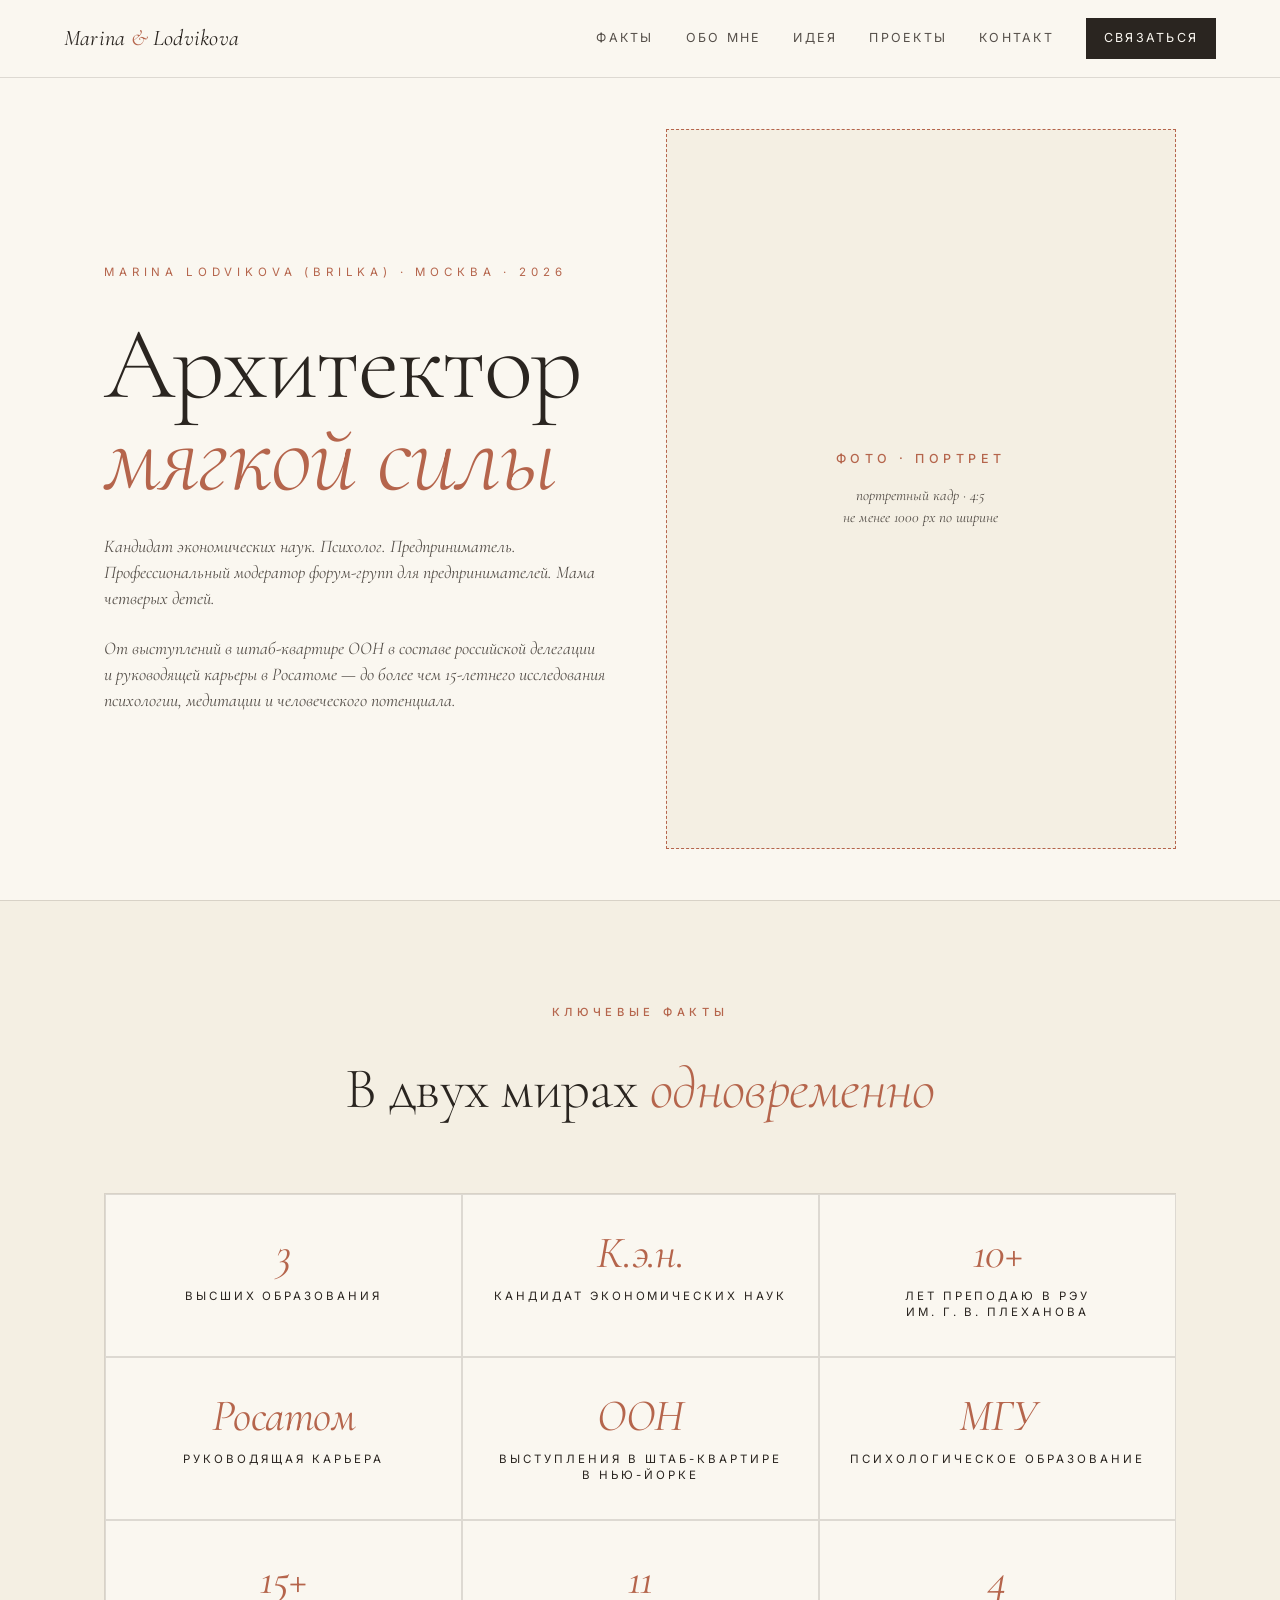
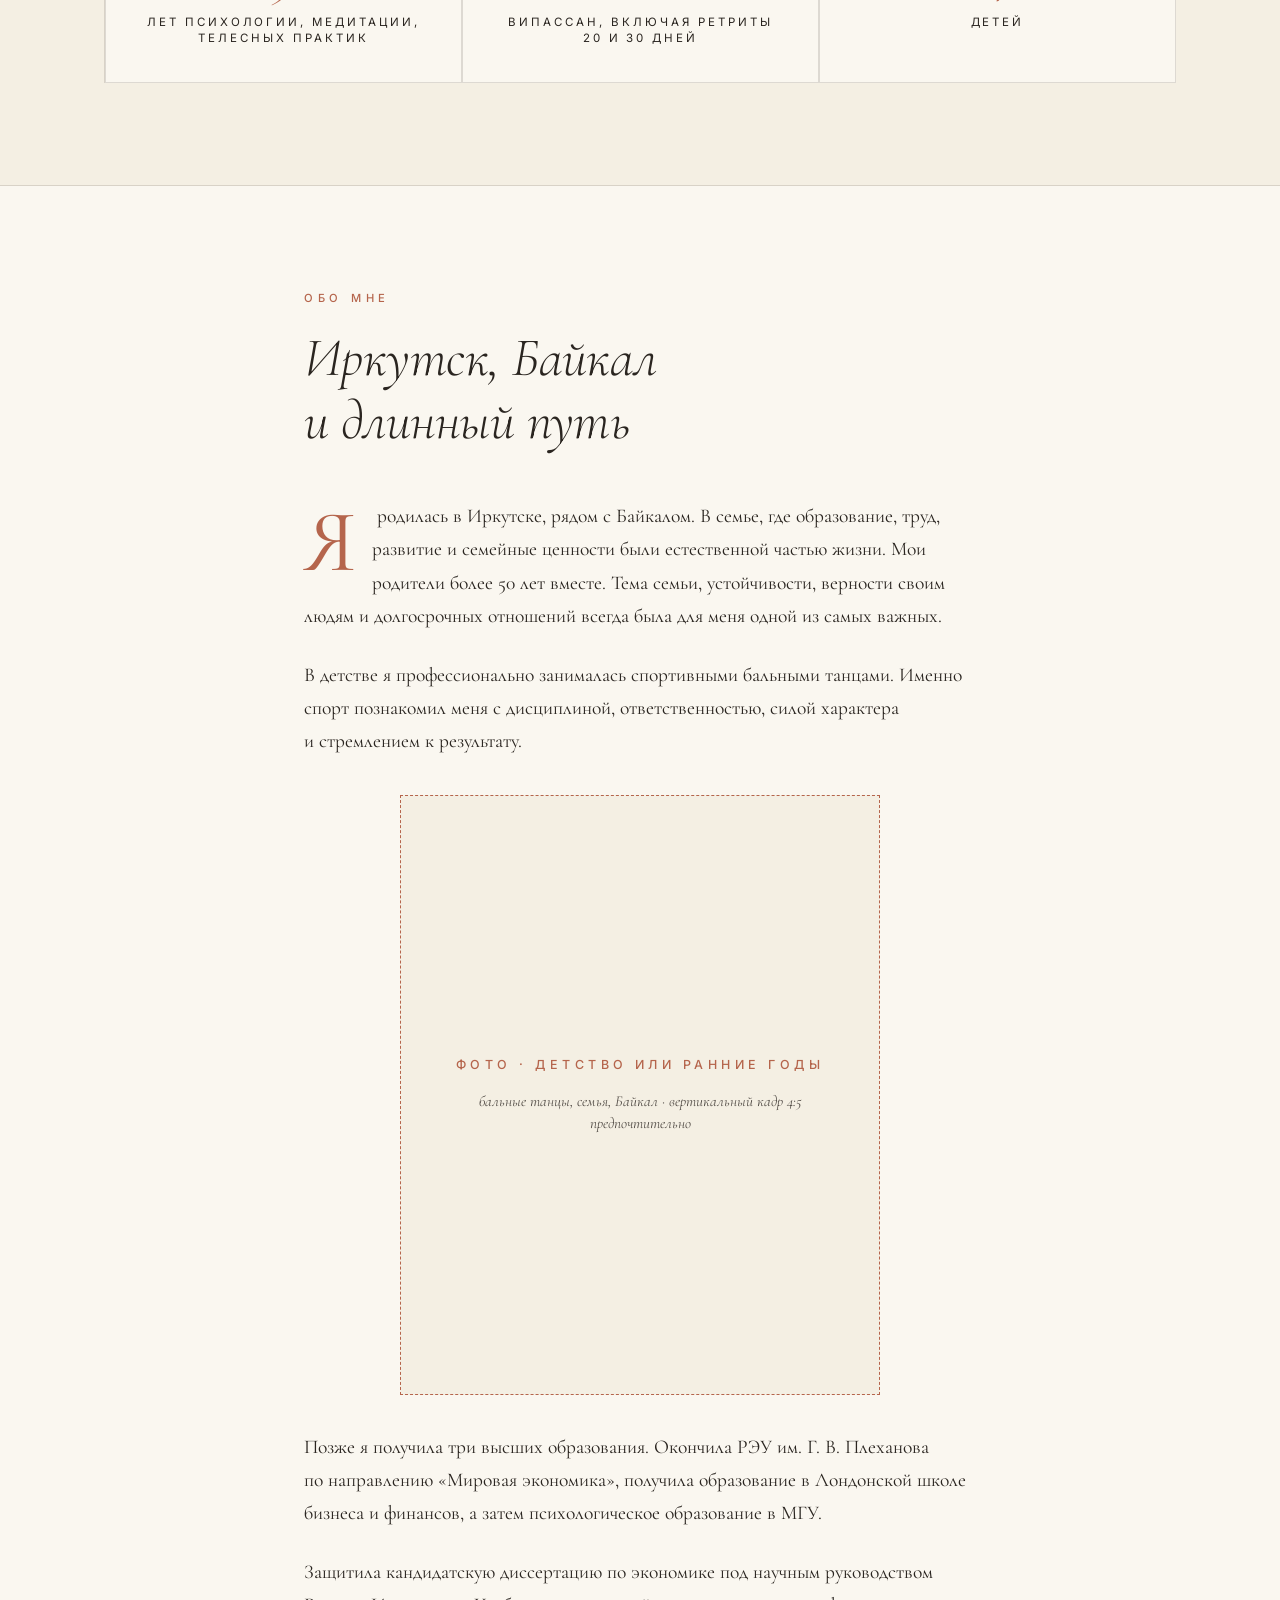
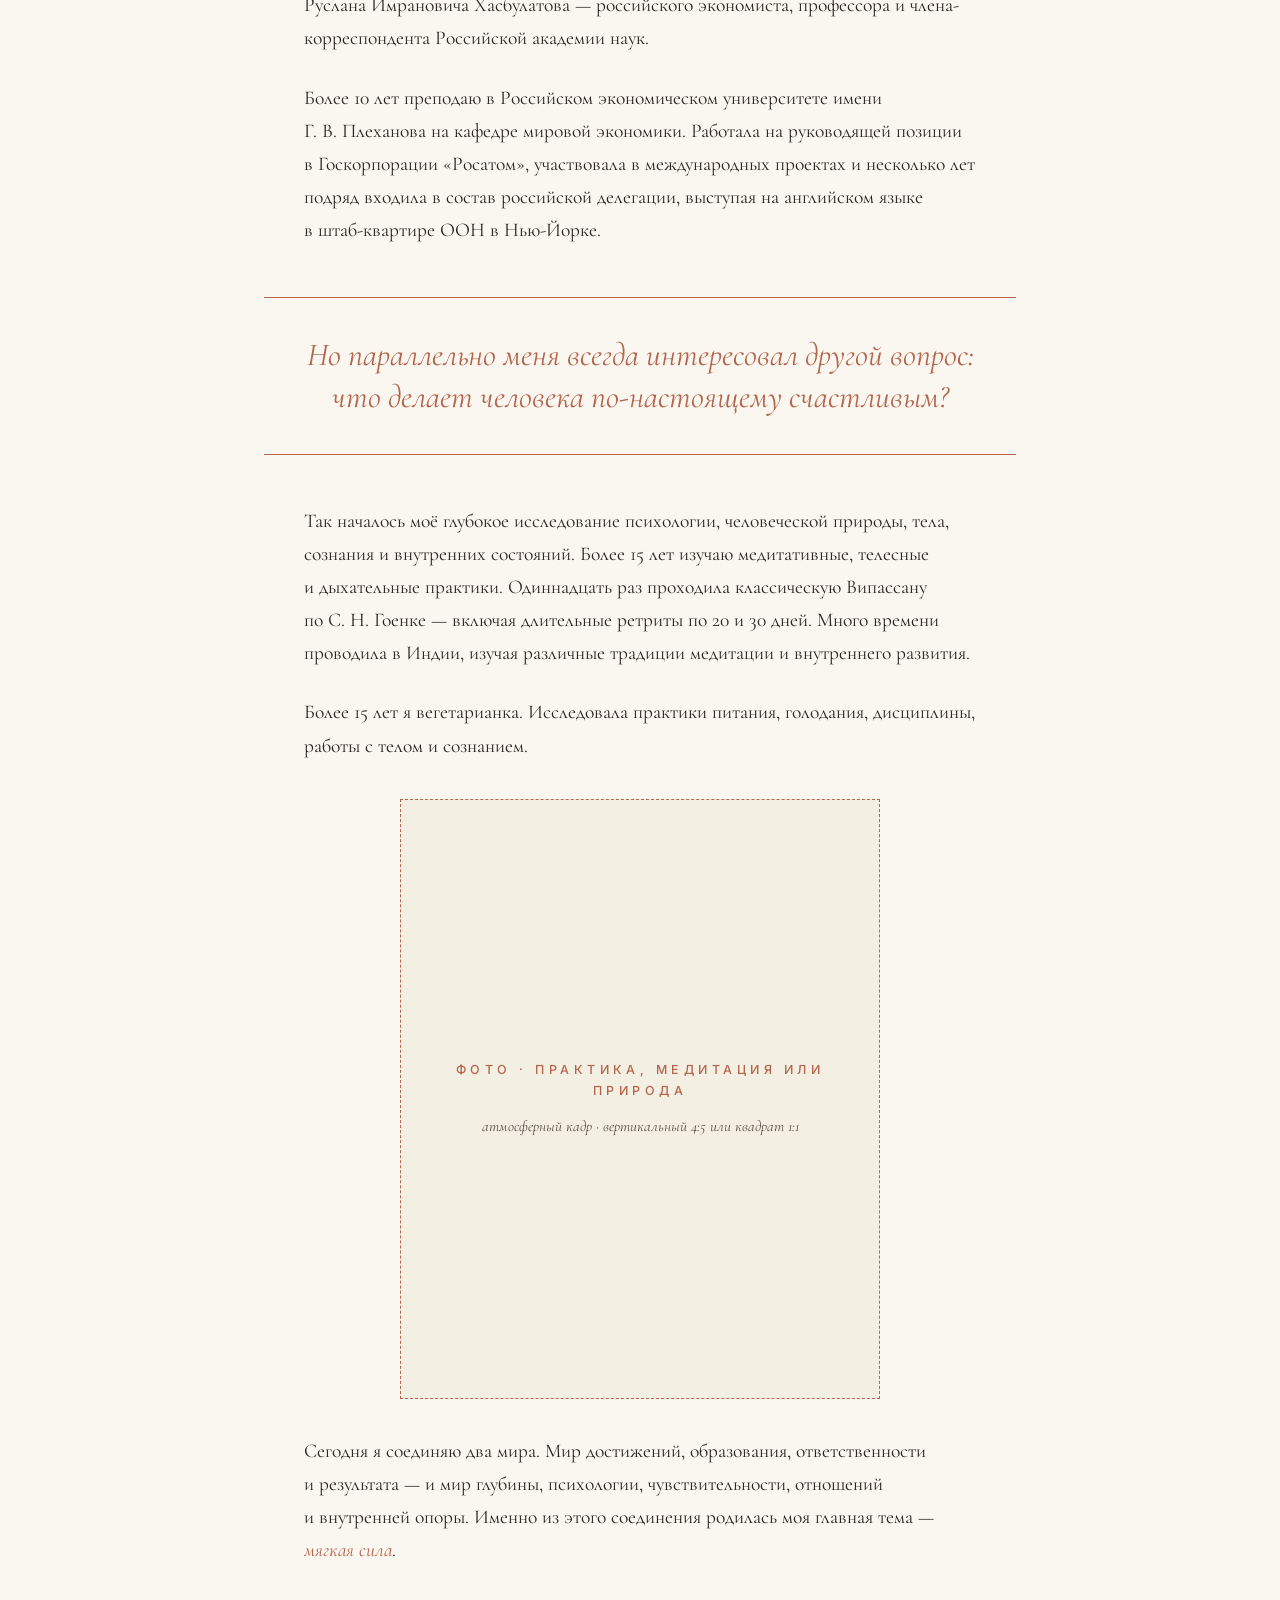
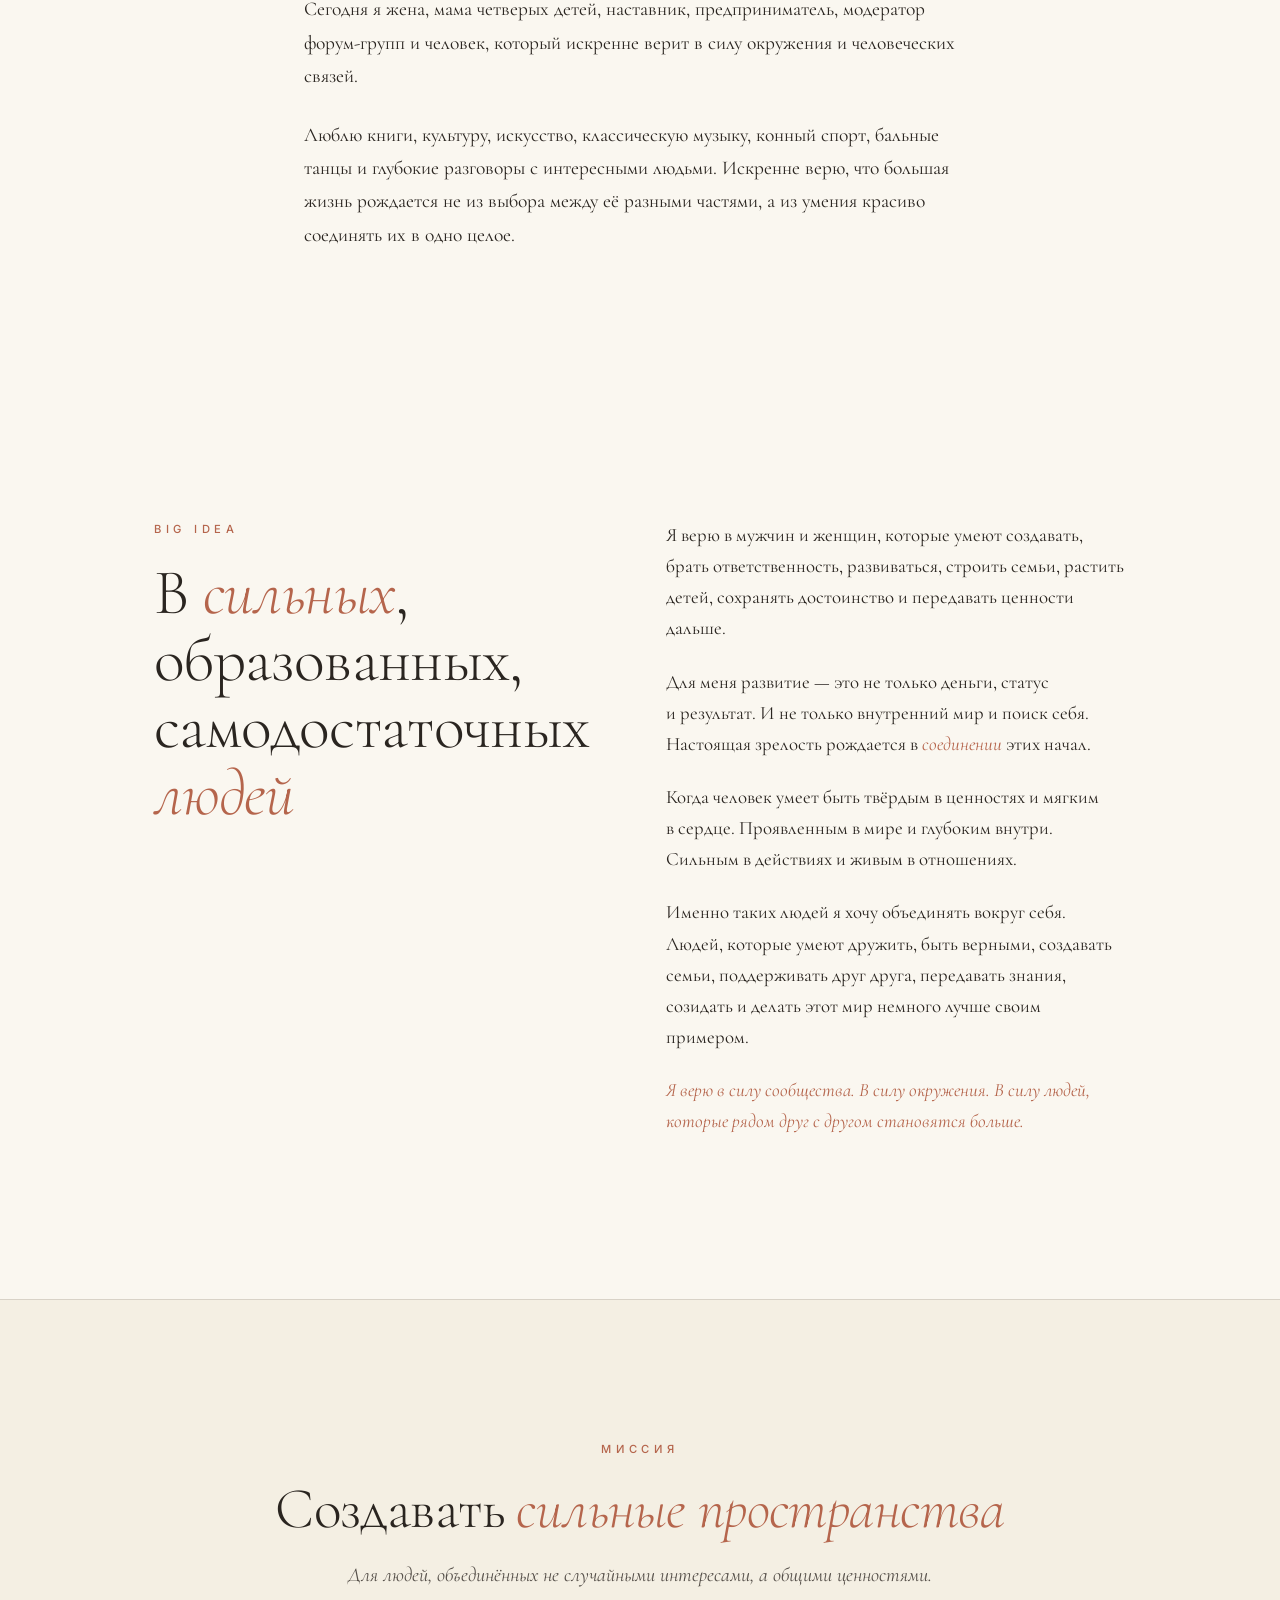
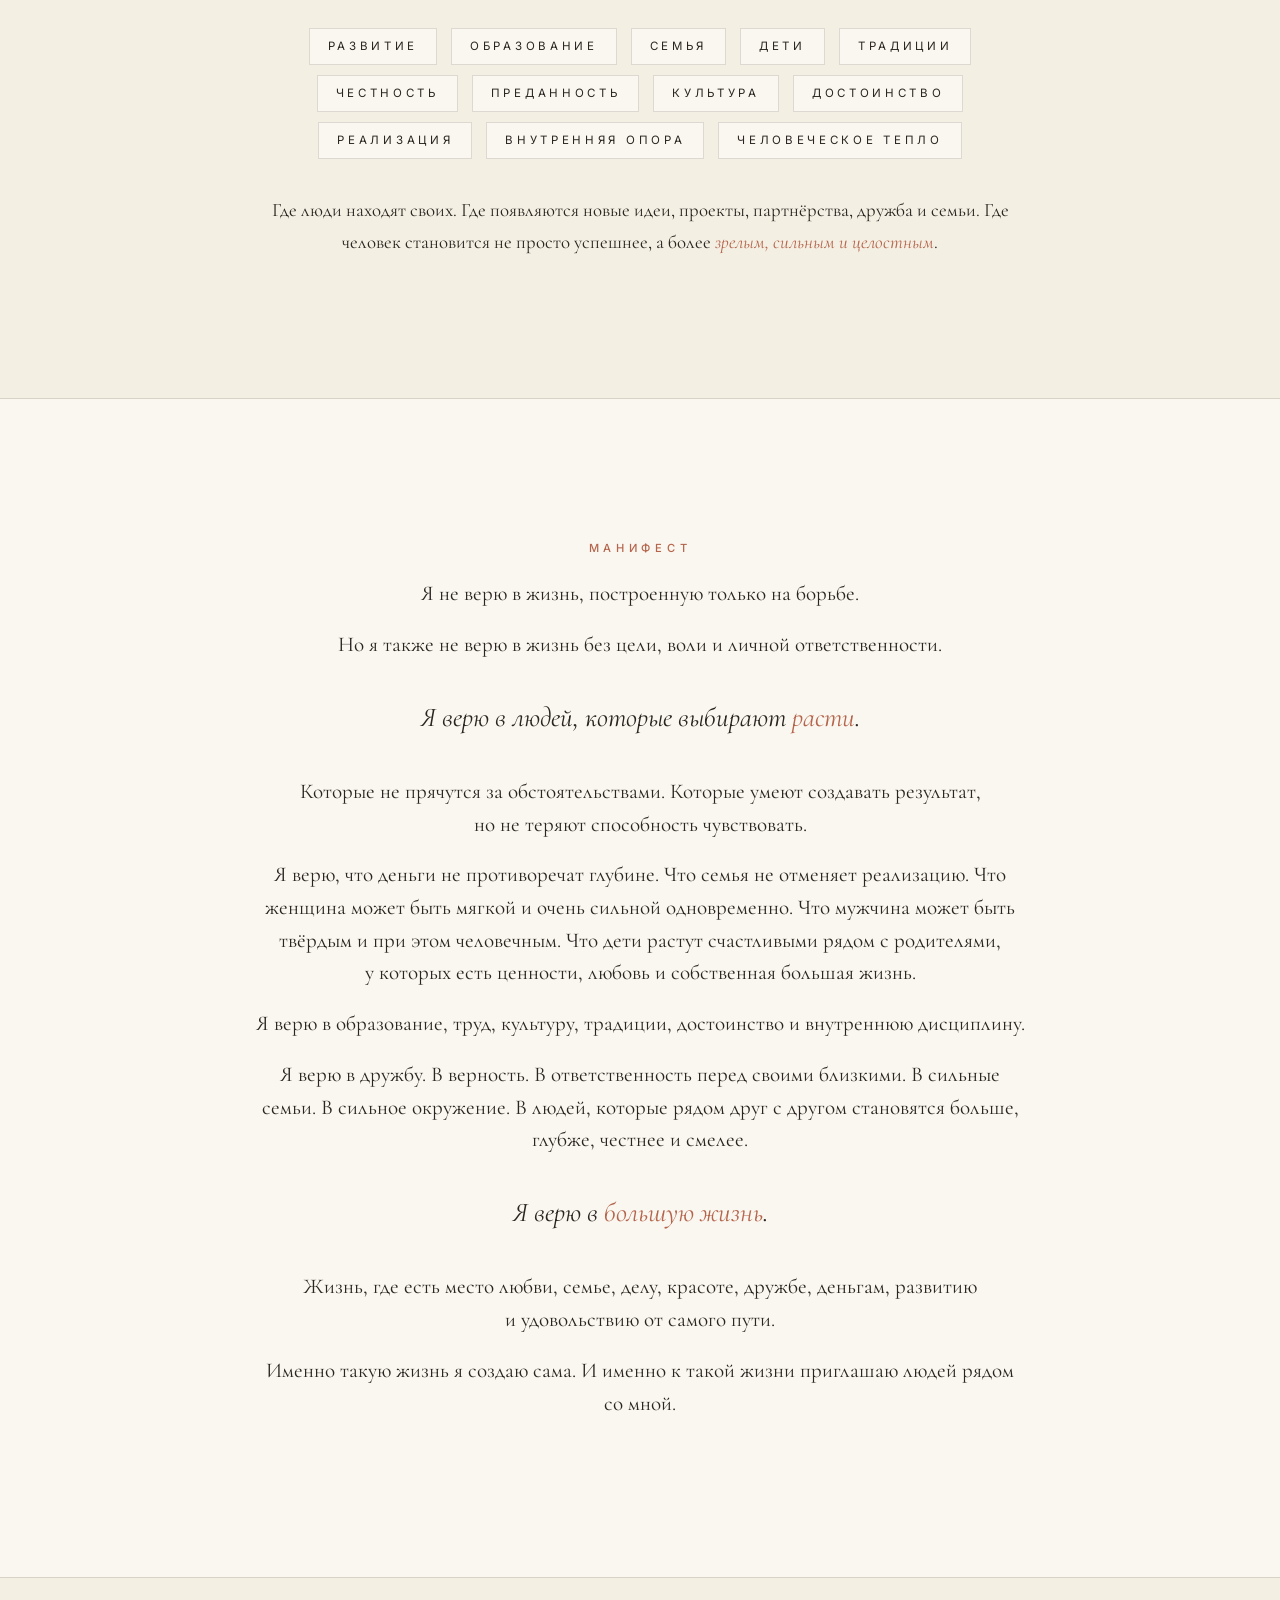
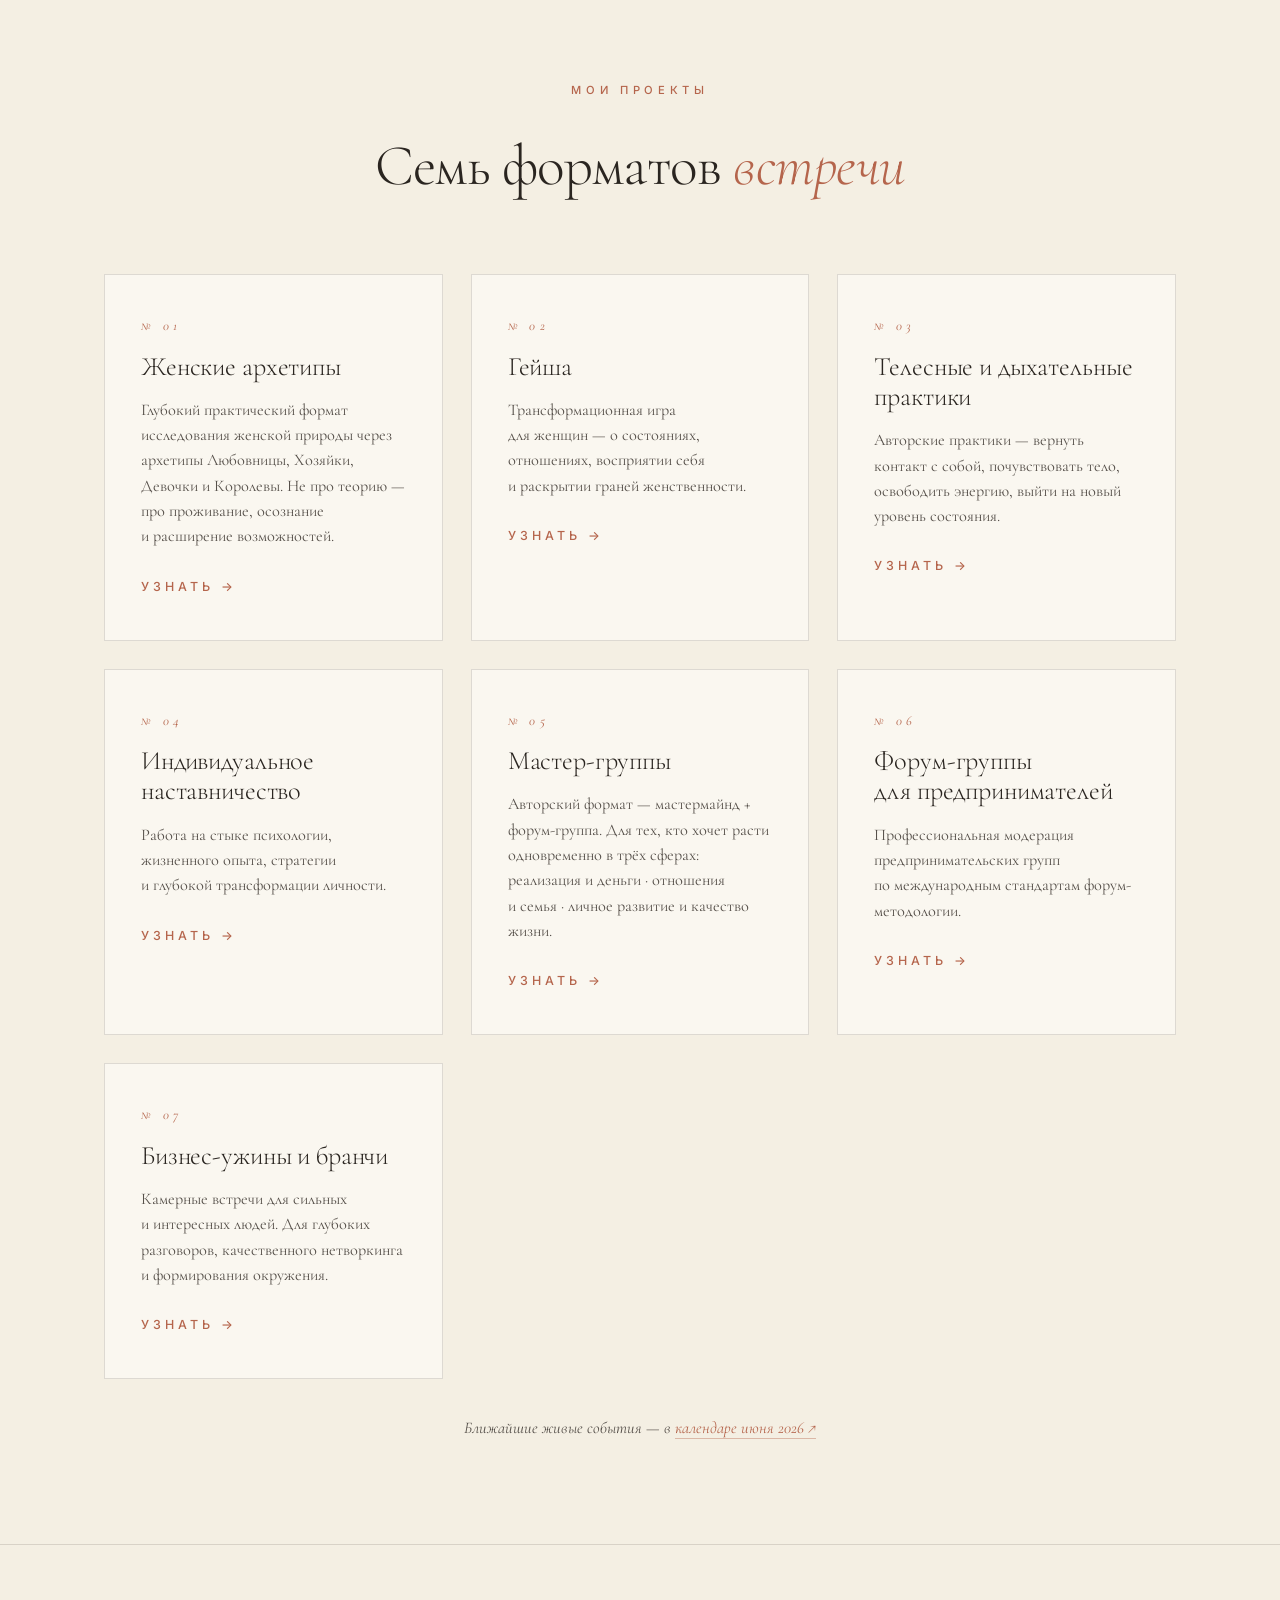
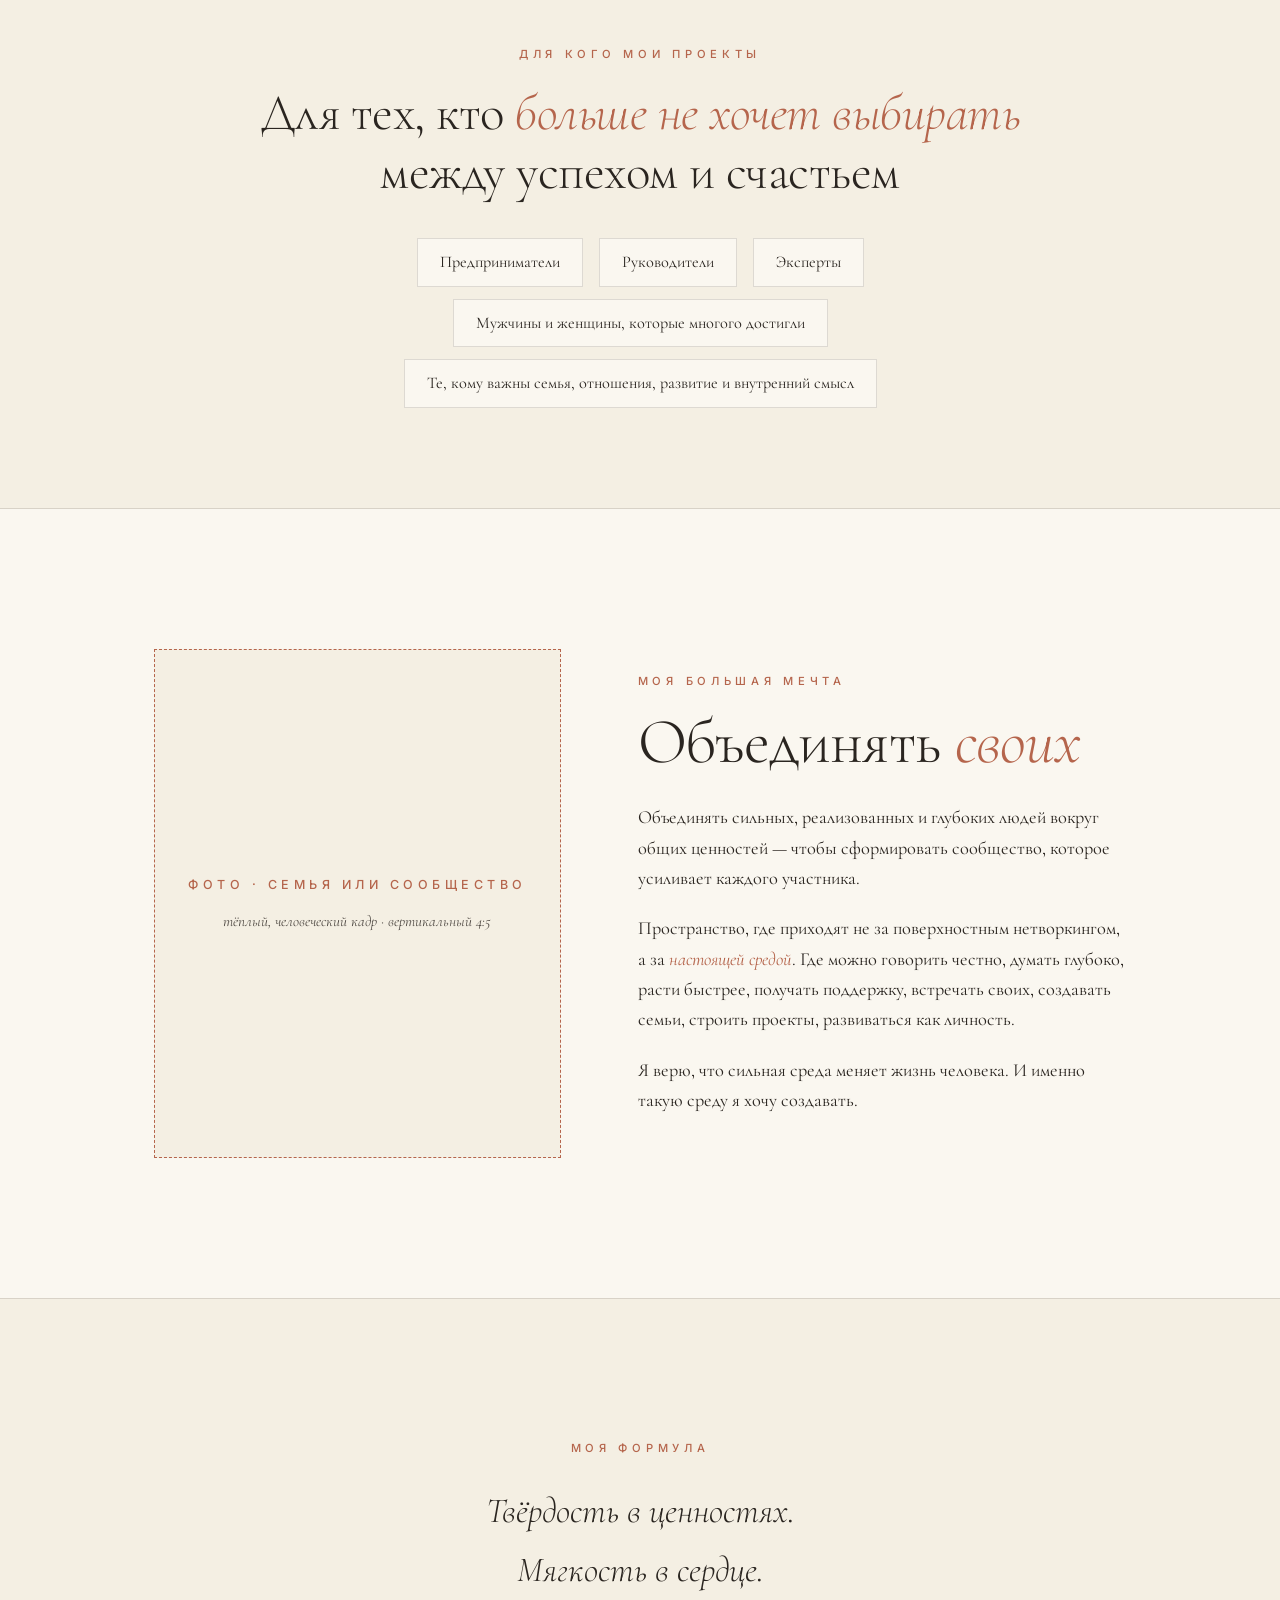
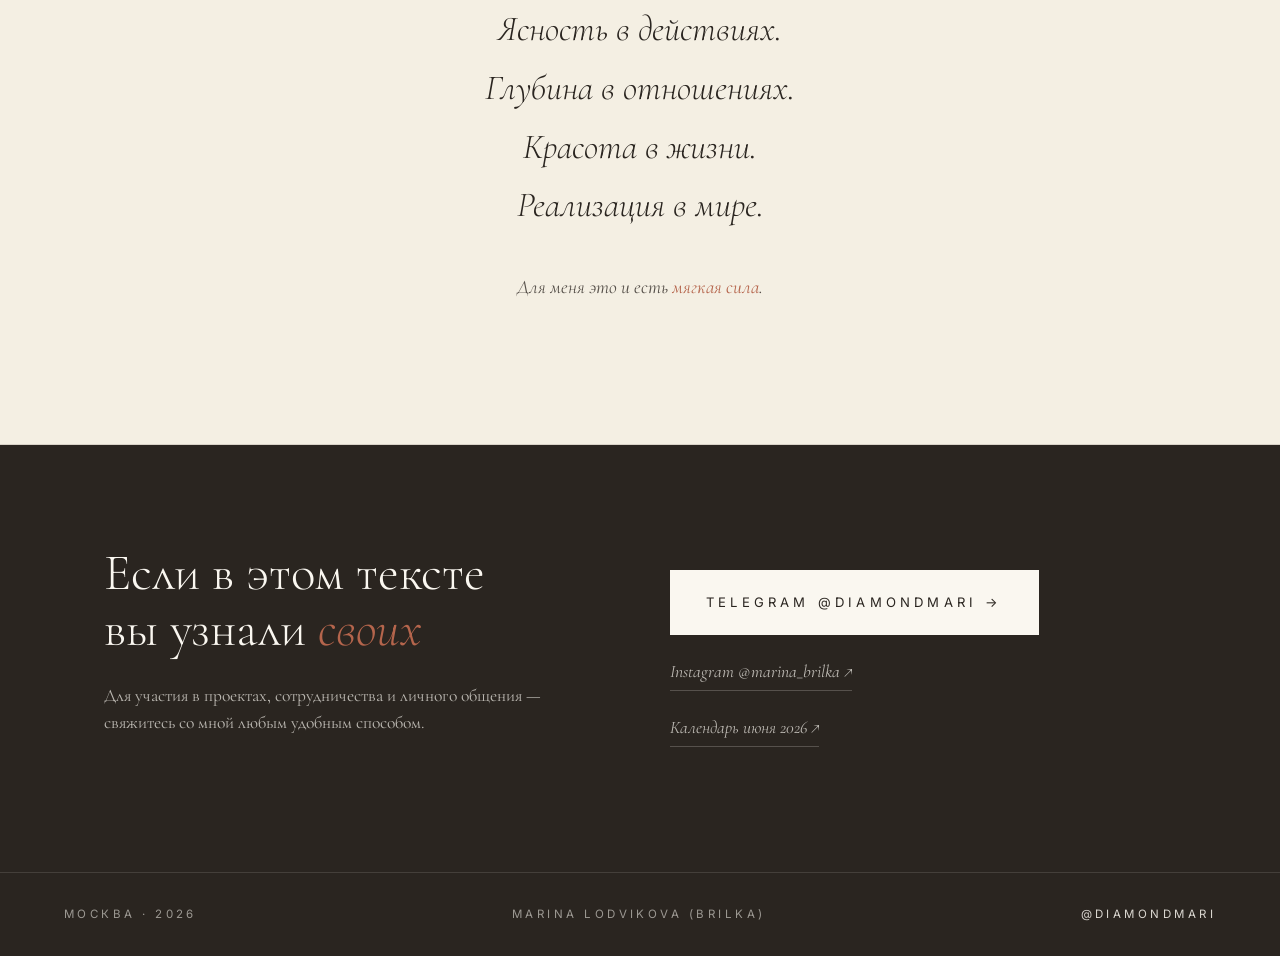
==== commit 2bb0a75a: "narrative как главная страница, classic и boutique удалены Перенёс содержимое /narrative/ в корень: " ====
--- a/index.html
+++ b/index.html
@@ -3,201 +3,339 @@
 <head>
   <meta charset="utf-8" />
   <meta name="viewport" content="width=device-width, initial-scale=1" />
-  <title>Marina Lodvikova — выбор варианта</title>
+  <title>Марина Лодвикова — архитектор мягкой силы</title>
+  <meta name="description" content="Кандидат экономических наук, преподаватель РЭУ им. Г. В. Плеханова, в прошлом руководитель в Росатоме, выступления в ООН. Психолог, профессиональный модератор форум-групп, мама четверых детей. 15+ лет психологических и медитативных практик." />
+
+  <meta property="og:title" content="Марина Лодвикова — архитектор мягкой силы" />
+  <meta property="og:description" content="К.э.н., преподаватель РЭУ, в прошлом Росатом, ООН. Психолог МГУ. 11 Випассан. Мама четверых детей. О философии и сообществе мягкой силы." />
+  <meta property="og:type" content="profile" />
+  <meta property="og:locale" content="ru_RU" />
+
   <link rel="icon" href="/favicon.ico" sizes="any" />
+  <link rel="icon" type="image/png" sizes="32x32" href="/icon-32.png" />
   <link rel="apple-touch-icon" sizes="180x180" href="/apple-touch-icon.png" />
   <meta name="theme-color" content="#FAF7F0" />
+
   <link rel="preconnect" href="https://fonts.googleapis.com" />
   <link rel="preconnect" href="https://fonts.gstatic.com" crossorigin />
   <link href="https://fonts.googleapis.com/css2?family=Cormorant+Garamond:ital,wght@0,300;0,400;0,500;1,300;1,400;1,500&family=Inter:wght@300;400;500&display=swap" rel="stylesheet" />
-  <style>
-    :root {
-      --ivory: #FAF7F0;
-      --paper: #F4EFE3;
-      --graphite: #2A2520;
-      --graphite-soft: #56504A;
-      --terracotta: #B5654C;
-      --hairline: rgba(42, 37, 32, 0.14);
+  <link rel="stylesheet" href="/styles.css" />
+  <link rel="stylesheet" href="narrative.css" />
+
+  <script>
+    if ('scrollRestoration' in history) history.scrollRestoration = 'manual';
+    if (!window.location.hash) {
+      window.scrollTo(0, 0);
+      window.addEventListener('load', function () { if (!window.location.hash) window.scrollTo(0, 0); });
     }
-    * { margin: 0; padding: 0; box-sizing: border-box; }
-    body {
-      font-family: "Cormorant Garamond", "Times New Roman", serif;
-      background: var(--ivory);
-      color: var(--graphite);
-      min-height: 100vh;
-      display: flex;
-      flex-direction: column;
-    }
-    .wrap {
-      flex: 1;
-      max-width: 1200px;
-      margin: 0 auto;
-      padding: 80px 40px 60px;
-      width: 100%;
-    }
-    .eyebrow {
-      font-family: "Inter", sans-serif;
-      font-size: 0.72rem;
-      letter-spacing: 0.42em;
-      text-transform: uppercase;
-      color: var(--terracotta);
-      font-weight: 500;
-      margin-bottom: 28px;
-    }
-    h1 {
-      font-family: "Cormorant Garamond", serif;
-      font-weight: 300;
-      font-size: clamp(2.4rem, 6vw, 4.5rem);
-      line-height: 1;
-      letter-spacing: -0.01em;
-      margin-bottom: 20px;
-    }
-    h1 em { font-style: italic; color: var(--terracotta); }
-    .lede {
-      font-family: "Cormorant Garamond", serif;
-      font-style: italic;
-      font-size: 1.25rem;
-      color: var(--graphite-soft);
-      line-height: 1.5;
-      max-width: 720px;
-      margin-bottom: 60px;
-    }
-    .options {
-      display: grid;
-      grid-template-columns: repeat(3, 1fr);
-      gap: 28px;
-    }
-    .option {
-      display: block;
-      padding: 40px 36px;
-      background: var(--paper);
-      border: 1px solid var(--hairline);
-      text-decoration: none;
-      color: inherit;
-      transition: transform 0.3s ease, border-color 0.3s ease, background 0.3s ease;
-    }
-    .option:hover {
-      transform: translateY(-4px);
-      border-color: var(--terracotta);
-      background: var(--ivory);
-    }
-    .opt-num {
-      font-family: "Cormorant Garamond", serif;
-      font-style: italic;
-      font-size: 0.85rem;
-      letter-spacing: 0.32em;
-      color: var(--terracotta);
-      margin-bottom: 16px;
-    }
-    .option h2 {
-      font-family: "Cormorant Garamond", serif;
-      font-weight: 300;
-      font-size: 1.85rem;
-      line-height: 1.1;
-      margin-bottom: 12px;
-      letter-spacing: -0.005em;
-    }
-    .option h2 em { font-style: italic; color: var(--terracotta); }
-    .option .summary {
-      font-family: "Cormorant Garamond", serif;
-      font-size: 1rem;
-      line-height: 1.55;
-      color: var(--graphite-soft);
-      margin-bottom: 22px;
-    }
-    .option ul {
-      list-style: none;
-      padding: 0;
-      margin-bottom: 24px;
-    }
-    .option li {
-      font-family: "Cormorant Garamond", serif;
-      font-size: 0.95rem;
-      color: var(--graphite);
-      padding: 4px 0 4px 18px;
-      position: relative;
-      line-height: 1.45;
-    }
-    .option li::before {
-      content: "—";
-      position: absolute;
-      left: 0;
-      color: var(--terracotta);
-    }
-    .opt-link {
-      font-family: "Inter", sans-serif;
-      font-size: 0.78rem;
-      letter-spacing: 0.32em;
-      text-transform: uppercase;
-      color: var(--terracotta);
-      font-weight: 500;
-      border-top: 1px solid var(--hairline);
-      padding-top: 16px;
-      display: block;
-    }
-    footer {
-      text-align: center;
-      padding: 32px;
-      font-family: "Inter", sans-serif;
-      font-size: 0.72rem;
-      letter-spacing: 0.3em;
-      text-transform: uppercase;
-      color: var(--graphite-soft);
-      border-top: 1px solid var(--hairline);
-    }
-    @media (max-width: 900px) {
-      .options { grid-template-columns: 1fr; }
-      .wrap { padding: 50px 24px 40px; }
-    }
-  </style>
+  </script>
 </head>
 <body>
-  <div class="wrap">
-    <div class="eyebrow">Marina Lodvikova · черновики</div>
-    <h1>Три варианта<br/><em>расположения</em></h1>
-    <p class="lede">Один шрифтовой код и&nbsp;одна палитра. Разные структуры подачи: что показано сверху, какой ритм блоков, что в&nbsp;центре внимания. Открой&nbsp;три&nbsp;— выбери ближайший.</p>
-
-    <div class="options">
-      <a href="/classic/" class="option">
-        <div class="opt-num">Вариант №&nbsp;01</div>
-        <h2>Классика&nbsp;<em>визитки</em></h2>
-        <p class="summary">Hero с&nbsp;портретом, дальше «глава за&nbsp;главой»: история, регалии-таблица, 7&nbsp;проектов, Big&nbsp;Idea, цитата, контакт.</p>
-        <ul>
-          <li>Журнальный hero · слот&nbsp;фото справа</li>
-          <li>Регалии CV-таблицей · 7&nbsp;строк</li>
-          <li>7&nbsp;проектов карточками</li>
-          <li>Big&nbsp;Idea · цитата · контакт</li>
-        </ul>
-        <span class="opt-link">Открыть →</span>
-      </a>
-
-      <a href="/narrative/" class="option">
-        <div class="opt-num">Вариант №&nbsp;02 · полная версия</div>
-        <h2>Длинное&nbsp;<em>эссе</em></h2>
-        <p class="summary">Минимальный hero → полноэкранное фото → 9&nbsp;ключевых фактов → длинное эссе с&nbsp;буквицей и&nbsp;pull-quote → Big&nbsp;Idea → Миссия → Манифест → 7&nbsp;проектов → Для кого → Мечта → Формула → контакт. <strong>Глубокое знакомство</strong>.</p>
-        <ul>
-          <li>3&nbsp;слота для&nbsp;фото внутри текста</li>
-          <li>9 фактов · сетка</li>
-          <li>Big Idea + Миссия + Манифест + Мечта</li>
-          <li>Формула «мягкой силы»</li>
-        </ul>
-        <span class="opt-link">Открыть →</span>
-      </a>
-
-      <a href="/boutique/" class="option">
-        <div class="opt-num">Вариант №&nbsp;03</div>
-        <h2>Бутик&nbsp;<em>и&nbsp;клуб</em></h2>
-        <p class="summary">Cover-split фото 50% + текст 50% → 9&nbsp;фактов сеткой → блок «Кто я» → атмосферная фото-полоса → каталог 7&nbsp;проектов как товары → манифест → блок Клуба → Для кого → Формула.</p>
-        <ul>
-          <li>Cover-split: фото слот&nbsp;слева</li>
-          <li>2&nbsp;слота для&nbsp;фото</li>
-          <li>Каталог 7&nbsp;проектов</li>
-          <li>Манифест + Клуб + Формула</li>
-        </ul>
-        <span class="opt-link">Открыть →</span>
-      </a>
-    </div>
-  </div>
-  <footer>Marina Lodvikova · Москва · 2026</footer>
+
+  <header class="topbar">
+    <a href="#" class="brand">Marina <span class="amp">&amp;</span> Lodvikova</a>
+    <nav class="topnav">
+      <a href="#facts">Факты</a>
+      <a href="#essay">Обо мне</a>
+      <a href="#bigidea">Идея</a>
+      <a href="#projects">Проекты</a>
+      <a href="#contact">Контакт</a>
+      <a href="https://t.me/Diamondmari" target="_blank" rel="noopener" class="nav-cta tg-cta"
+         data-tg="Здравствуйте, Марина!&#10;&#10;Пишу с сайта — хочу узнать подробнее о ваших проектах.">Связаться</a>
+    </nav>
+  </header>
+
+  <!-- ───── HERO — текст + портрет рядом ───── -->
+  <section class="n-hero">
+    <div class="container n-hero-grid">
+      <div class="n-hero-text reveal">
+        <div class="n-hero-eyebrow">Marina Lodvikova (Brilka) · Москва · 2026</div>
+        <h1 class="n-hero-title">Архитектор<br/><em>мягкой силы</em></h1>
+        <p class="n-hero-by">Кандидат экономических наук. Психолог. Предприниматель. Профессиональный модератор форум-групп для&nbsp;предпринимателей. Мама четверых детей.</p>
+        <p class="n-hero-by" style="margin-top: 24px;">От&nbsp;выступлений в&nbsp;штаб-квартире ООН в&nbsp;составе российской делегации и&nbsp;руководящей карьеры в&nbsp;Росатоме&nbsp;— до&nbsp;более чем 15-летнего исследования психологии, медитации и&nbsp;человеческого потенциала.</p>
+      </div>
+      <figure class="n-hero-photo reveal photo-slot">
+        <div class="photo-slot-inner">
+          <div class="photo-slot-label">Фото · портрет</div>
+          <div class="photo-slot-hint">портретный кадр · 4:5<br/>не&nbsp;менее 1000&nbsp;px по&nbsp;ширине</div>
+        </div>
+      </figure>
+    </div>
+  </section>
+
+  <!-- ───── КЛЮЧЕВЫЕ ФАКТЫ ───── -->
+  <section class="n-facts" id="facts">
+    <div class="container">
+      <div class="facts-head reveal">
+        <div class="essay-kicker">Ключевые факты</div>
+        <h2>В&nbsp;двух мирах <em>одновременно</em></h2>
+      </div>
+      <div class="facts-grid reveal">
+        <div class="stat"><span class="stat-num">3</span><span class="stat-cap">высших образования</span></div>
+        <div class="stat"><span class="stat-num">К.э.н.</span><span class="stat-cap">кандидат экономических наук</span></div>
+        <div class="stat"><span class="stat-num">10+</span><span class="stat-cap">лет преподаю в&nbsp;РЭУ им.&nbsp;Г.&nbsp;В.&nbsp;Плеханова</span></div>
+        <div class="stat"><span class="stat-num">Росатом</span><span class="stat-cap">руководящая карьера</span></div>
+        <div class="stat"><span class="stat-num">ООН</span><span class="stat-cap">выступления в&nbsp;штаб-квартире в&nbsp;Нью-Йорке</span></div>
+        <div class="stat"><span class="stat-num">МГУ</span><span class="stat-cap">психологическое образование</span></div>
+        <div class="stat"><span class="stat-num">15+</span><span class="stat-cap">лет психологии, медитации, телесных практик</span></div>
+        <div class="stat"><span class="stat-num">11</span><span class="stat-cap">Випассан, включая ретриты 20&nbsp;и&nbsp;30&nbsp;дней</span></div>
+        <div class="stat"><span class="stat-num">4</span><span class="stat-cap">детей</span></div>
+      </div>
+    </div>
+  </section>
+
+  <!-- ───── ЭССЕ — Обо мне ───── -->
+  <article class="n-essay" id="essay">
+    <div class="container essay-container">
+
+      <header class="essay-header reveal">
+        <div class="essay-kicker">Обо мне</div>
+        <h2>Иркутск, Байкал и&nbsp;<em>длинный путь</em></h2>
+      </header>
+
+      <div class="essay-body reveal">
+        <p>Я&nbsp;родилась в&nbsp;Иркутске, рядом с&nbsp;Байкалом. В&nbsp;семье, где образование, труд, развитие и&nbsp;семейные ценности были естественной частью жизни. Мои родители более 50&nbsp;лет вместе. Тема семьи, устойчивости, верности своим людям и&nbsp;долгосрочных отношений всегда была для&nbsp;меня одной из&nbsp;самых важных.</p>
+
+        <p>В&nbsp;детстве я&nbsp;профессионально занималась спортивными бальными танцами. Именно спорт познакомил меня с&nbsp;дисциплиной, ответственностью, силой характера и&nbsp;стремлением к&nbsp;результату.</p>
+
+        <!-- Фото-вставка: детство / танцы / Байкал -->
+        <div class="photo-slot photo-slot--inline reveal">
+          <div class="photo-slot-inner">
+            <div class="photo-slot-label">Фото · детство или ранние годы</div>
+            <div class="photo-slot-hint">бальные танцы, семья, Байкал · вертикальный кадр 4:5 предпочтительно</div>
+          </div>
+        </div>
+
+        <p>Позже я&nbsp;получила три высших образования. Окончила РЭУ им.&nbsp;Г.&nbsp;В.&nbsp;Плеханова по&nbsp;направлению «Мировая экономика», получила образование в&nbsp;Лондонской школе бизнеса и&nbsp;финансов, а&nbsp;затем психологическое образование в&nbsp;МГУ.</p>
+
+        <p>Защитила кандидатскую диссертацию по&nbsp;экономике под научным руководством Руслана Имрановича Хасбулатова&nbsp;— российского экономиста, профессора и&nbsp;члена-корреспондента Российской академии наук.</p>
+
+        <p>Более 10&nbsp;лет преподаю в&nbsp;Российском экономическом университете имени Г.&nbsp;В.&nbsp;Плеханова на&nbsp;кафедре мировой экономики. Работала на&nbsp;руководящей позиции в&nbsp;Госкорпорации «Росатом», участвовала в&nbsp;международных проектах и&nbsp;несколько лет подряд входила в&nbsp;состав российской делегации, выступая на&nbsp;английском языке в&nbsp;штаб-квартире ООН в&nbsp;Нью-Йорке.</p>
+
+        <figure class="essay-pull reveal">
+          <blockquote>Но&nbsp;параллельно меня всегда интересовал другой вопрос:<br/><em>что делает человека по-настоящему счастливым?</em></blockquote>
+        </figure>
+
+        <p>Так началось моё глубокое исследование психологии, человеческой природы, тела, сознания и&nbsp;внутренних состояний. Более 15&nbsp;лет изучаю медитативные, телесные и&nbsp;дыхательные практики. Одиннадцать раз проходила классическую Випассану по&nbsp;С.&nbsp;Н.&nbsp;Гоенке&nbsp;— включая длительные ретриты по&nbsp;20&nbsp;и&nbsp;30&nbsp;дней. Много времени проводила в&nbsp;Индии, изучая различные традиции медитации и&nbsp;внутреннего развития.</p>
+
+        <p>Более 15&nbsp;лет я&nbsp;вегетарианка. Исследовала практики питания, голодания, дисциплины, работы с&nbsp;телом и&nbsp;сознанием.</p>
+
+        <!-- Фото-вставка: Випассана / Индия / практика -->
+        <div class="photo-slot photo-slot--inline reveal">
+          <div class="photo-slot-inner">
+            <div class="photo-slot-label">Фото · практика, медитация или природа</div>
+            <div class="photo-slot-hint">атмосферный кадр · вертикальный 4:5 или квадрат 1:1</div>
+          </div>
+        </div>
+
+        <p>Сегодня я&nbsp;соединяю два мира. Мир достижений, образования, ответственности и&nbsp;результата&nbsp;— и&nbsp;мир глубины, психологии, чувствительности, отношений и&nbsp;внутренней опоры. Именно из&nbsp;этого соединения родилась моя главная тема&nbsp;— <em>мягкая сила</em>.</p>
+
+        <p>Сегодня я&nbsp;жена, мама четверых детей, наставник, предприниматель, модератор форум-групп и&nbsp;человек, который искренне верит в&nbsp;силу окружения и&nbsp;человеческих связей.</p>
+
+        <p>Люблю книги, культуру, искусство, классическую музыку, конный спорт, бальные танцы и&nbsp;глубокие разговоры с&nbsp;интересными людьми. Искренне верю, что большая жизнь рождается не&nbsp;из&nbsp;выбора между её&nbsp;разными частями, а&nbsp;из&nbsp;умения красиво соединять их&nbsp;в&nbsp;одно целое.</p>
+      </div>
+    </div>
+  </article>
+
+  <!-- ───── BIG IDEA ───── -->
+  <section class="n-bigidea" id="bigidea">
+    <div class="container bigidea-grid reveal">
+      <div class="bigidea-side">
+        <div class="essay-kicker">Big Idea</div>
+        <h2>В&nbsp;<em>сильных</em>, образованных, самодостаточных <em>людей</em></h2>
+      </div>
+      <div class="bigidea-text">
+        <p>Я&nbsp;верю в&nbsp;мужчин и&nbsp;женщин, которые умеют создавать, брать ответственность, развиваться, строить семьи, растить детей, сохранять достоинство и&nbsp;передавать ценности дальше.</p>
+        <p>Для меня развитие&nbsp;— это не&nbsp;только деньги, статус и&nbsp;результат. И&nbsp;не&nbsp;только внутренний мир и&nbsp;поиск себя. Настоящая зрелость рождается в&nbsp;<em>соединении</em> этих начал.</p>
+        <p>Когда человек умеет быть твёрдым в&nbsp;ценностях и&nbsp;мягким в&nbsp;сердце. Проявленным в&nbsp;мире и&nbsp;глубоким внутри. Сильным в&nbsp;действиях и&nbsp;живым в&nbsp;отношениях.</p>
+        <p>Именно таких людей я&nbsp;хочу объединять вокруг себя. Людей, которые умеют дружить, быть верными, создавать семьи, поддерживать друг друга, передавать знания, созидать и&nbsp;делать этот мир немного лучше своим примером.</p>
+        <p><em>Я&nbsp;верю в&nbsp;силу сообщества. В&nbsp;силу окружения. В&nbsp;силу людей, которые рядом друг с&nbsp;другом становятся больше.</em></p>
+      </div>
+    </div>
+  </section>
+
+  <!-- ───── МИССИЯ ───── -->
+  <section class="n-mission">
+    <div class="container reveal" style="max-width:900px; margin:0 auto; text-align:center;">
+      <div class="essay-kicker">Миссия</div>
+      <h2 class="mission-h">Создавать <em>сильные пространства</em></h2>
+      <p class="mission-lede">Для&nbsp;людей, объединённых не&nbsp;случайными интересами, а&nbsp;общими ценностями.</p>
+      <ul class="mission-values">
+        <li>развитие</li><li>образование</li><li>семья</li><li>дети</li>
+        <li>традиции</li><li>честность</li><li>преданность</li><li>культура</li>
+        <li>достоинство</li><li>реализация</li><li>внутренняя&nbsp;опора</li><li>человеческое&nbsp;тепло</li>
+      </ul>
+      <p class="mission-body">Где люди находят своих. Где появляются новые идеи, проекты, партнёрства, дружба и&nbsp;семьи. Где человек становится не&nbsp;просто успешнее, а&nbsp;более <em>зрелым, сильным и&nbsp;целостным</em>.</p>
+    </div>
+  </section>
+
+  <!-- ───── МАНИФЕСТ ───── -->
+  <section class="n-manifest">
+    <div class="container reveal" style="max-width:900px; margin:0 auto;">
+      <div class="essay-kicker" style="text-align:center;">Манифест</div>
+      <div class="manifest-lines">
+        <p>Я&nbsp;не&nbsp;верю в&nbsp;жизнь, построенную только на&nbsp;борьбе.</p>
+        <p>Но&nbsp;я&nbsp;также не&nbsp;верю в&nbsp;жизнь без&nbsp;цели, воли и&nbsp;личной ответственности.</p>
+        <p class="m-em">Я&nbsp;верю в&nbsp;людей, которые выбирают&nbsp;<em>расти</em>.</p>
+        <p>Которые не&nbsp;прячутся за&nbsp;обстоятельствами. Которые умеют создавать результат, но&nbsp;не&nbsp;теряют способность чувствовать.</p>
+        <p>Я&nbsp;верю, что деньги не&nbsp;противоречат глубине. Что семья не&nbsp;отменяет реализацию. Что женщина может быть мягкой и&nbsp;очень сильной одновременно. Что мужчина может быть твёрдым и&nbsp;при&nbsp;этом человечным. Что дети растут счастливыми рядом с&nbsp;родителями, у&nbsp;которых есть ценности, любовь и&nbsp;собственная большая жизнь.</p>
+        <p>Я&nbsp;верю в&nbsp;образование, труд, культуру, традиции, достоинство и&nbsp;внутреннюю дисциплину.</p>
+        <p>Я&nbsp;верю в&nbsp;дружбу. В&nbsp;верность. В&nbsp;ответственность перед своими близкими. В&nbsp;сильные семьи. В&nbsp;сильное окружение. В&nbsp;людей, которые рядом друг с&nbsp;другом становятся больше, глубже, честнее и&nbsp;смелее.</p>
+        <p class="m-em">Я&nbsp;верю в&nbsp;<em>большую жизнь</em>.</p>
+        <p>Жизнь, где есть место любви, семье, делу, красоте, дружбе, деньгам, развитию и&nbsp;удовольствию от&nbsp;самого пути.</p>
+        <p>Именно такую жизнь я&nbsp;создаю сама. И&nbsp;именно к&nbsp;такой жизни приглашаю людей рядом со&nbsp;мной.</p>
+      </div>
+    </div>
+  </section>
+
+  <!-- ───── ПРОЕКТЫ ───── -->
+  <section class="n-offers" id="projects">
+    <div class="container">
+      <div class="offers-head reveal">
+        <div class="essay-kicker">Мои проекты</div>
+        <h2>Семь форматов <em>встречи</em></h2>
+      </div>
+      <div class="offers-grid offers-grid--7 reveal">
+
+        <a href="https://t.me/Diamondmari" class="offer tg-cta" target="_blank" rel="noopener"
+           data-tg="Здравствуйте, Марина!&#10;&#10;Интересуют «Женские архетипы». Расскажите подробнее.">
+          <div class="o-num">№ 01</div>
+          <h3>Женские архетипы</h3>
+          <p>Глубокий практический формат исследования женской природы через архетипы Любовницы, Хозяйки, Девочки и&nbsp;Королевы. Не&nbsp;про теорию&nbsp;— про проживание, осознание и&nbsp;расширение возможностей.</p>
+          <span class="o-link">Узнать&nbsp;→</span>
+        </a>
+
+        <a href="https://t.me/Diamondmari" class="offer tg-cta" target="_blank" rel="noopener"
+           data-tg="Здравствуйте, Марина!&#10;&#10;Интересует игра «Гейша». Расскажите подробнее.">
+          <div class="o-num">№ 02</div>
+          <h3>Гейша</h3>
+          <p>Трансформационная игра для&nbsp;женщин&nbsp;— о&nbsp;состояниях, отношениях, восприятии себя и&nbsp;раскрытии граней женственности.</p>
+          <span class="o-link">Узнать&nbsp;→</span>
+        </a>
+
+        <a href="https://t.me/Diamondmari" class="offer tg-cta" target="_blank" rel="noopener"
+           data-tg="Здравствуйте, Марина!&#10;&#10;Интересуют телесные и дыхательные практики. Расскажите подробнее.">
+          <div class="o-num">№ 03</div>
+          <h3>Телесные и&nbsp;дыхательные практики</h3>
+          <p>Авторские практики&nbsp;— вернуть контакт с&nbsp;собой, почувствовать тело, освободить энергию, выйти на&nbsp;новый уровень состояния.</p>
+          <span class="o-link">Узнать&nbsp;→</span>
+        </a>
+
+        <a href="https://t.me/Diamondmari" class="offer tg-cta" target="_blank" rel="noopener"
+           data-tg="Здравствуйте, Марина!&#10;&#10;Интересует индивидуальное наставничество. Расскажите подробнее.">
+          <div class="o-num">№ 04</div>
+          <h3>Индивидуальное наставничество</h3>
+          <p>Работа на&nbsp;стыке психологии, жизненного опыта, стратегии и&nbsp;глубокой трансформации личности.</p>
+          <span class="o-link">Узнать&nbsp;→</span>
+        </a>
+
+        <a href="https://t.me/Diamondmari" class="offer tg-cta" target="_blank" rel="noopener"
+           data-tg="Здравствуйте, Марина!&#10;&#10;Интересуют мастер-группы. Расскажите подробнее.">
+          <div class="o-num">№ 05</div>
+          <h3>Мастер-группы</h3>
+          <p>Авторский формат&nbsp;— мастермайнд + форум-группа. Для&nbsp;тех, кто хочет расти одновременно в&nbsp;трёх сферах: реализация и&nbsp;деньги · отношения и&nbsp;семья · личное развитие и&nbsp;качество жизни.</p>
+          <span class="o-link">Узнать&nbsp;→</span>
+        </a>
+
+        <a href="https://t.me/Diamondmari" class="offer tg-cta" target="_blank" rel="noopener"
+           data-tg="Здравствуйте, Марина!&#10;&#10;Интересуют форум-группы для предпринимателей. Расскажите подробнее.">
+          <div class="o-num">№ 06</div>
+          <h3>Форум-группы для&nbsp;предпринимателей</h3>
+          <p>Профессиональная модерация предпринимательских групп по&nbsp;международным стандартам форум-методологии.</p>
+          <span class="o-link">Узнать&nbsp;→</span>
+        </a>
+
+        <a href="https://t.me/Diamondmari" class="offer tg-cta" target="_blank" rel="noopener"
+           data-tg="Здравствуйте, Марина!&#10;&#10;Интересуют бизнес-ужины и смысловые встречи. Расскажите подробнее.">
+          <div class="o-num">№ 07</div>
+          <h3>Бизнес-ужины и&nbsp;бранчи</h3>
+          <p>Камерные встречи для&nbsp;сильных и&nbsp;интересных людей. Для&nbsp;глубоких разговоров, качественного нетворкинга и&nbsp;формирования окружения.</p>
+          <span class="o-link">Узнать&nbsp;→</span>
+        </a>
+
+      </div>
+      <p class="offers-foot reveal">Ближайшие живые события&nbsp;— в&nbsp;<a href="https://marina-site-beryl.vercel.app" target="_blank" rel="noopener">календаре июня&nbsp;2026 ↗</a></p>
+    </div>
+  </section>
+
+  <!-- ───── ДЛЯ КОГО ───── -->
+  <section class="n-audience">
+    <div class="container reveal" style="max-width:900px; margin:0 auto; text-align:center;">
+      <div class="essay-kicker">Для&nbsp;кого мои проекты</div>
+      <h2 class="audience-h">Для&nbsp;тех, кто <em>больше не&nbsp;хочет выбирать</em><br/>между успехом и&nbsp;счастьем</h2>
+      <div class="audience-tags">
+        <span>Предприниматели</span>
+        <span>Руководители</span>
+        <span>Эксперты</span>
+        <span>Мужчины и&nbsp;женщины, которые многого достигли</span>
+        <span>Те, кому важны семья, отношения, развитие и&nbsp;внутренний смысл</span>
+      </div>
+    </div>
+  </section>
+
+  <!-- ───── МЕЧТА ───── -->
+  <section class="n-dream">
+    <div class="container dream-grid reveal">
+      <div class="dream-photo">
+        <!-- Фото семья / люди / общее -->
+        <div class="photo-slot">
+          <div class="photo-slot-inner">
+            <div class="photo-slot-label">Фото · семья или сообщество</div>
+            <div class="photo-slot-hint">тёплый, человеческий кадр · вертикальный 4:5</div>
+          </div>
+        </div>
+      </div>
+      <div class="dream-text">
+        <div class="essay-kicker">Моя большая мечта</div>
+        <h2>Объединять <em>своих</em></h2>
+        <p>Объединять сильных, реализованных и&nbsp;глубоких людей вокруг общих ценностей&nbsp;— чтобы сформировать сообщество, которое усиливает каждого участника.</p>
+        <p>Пространство, где приходят не&nbsp;за&nbsp;поверхностным нетворкингом, а&nbsp;за&nbsp;<em>настоящей средой</em>. Где можно говорить честно, думать глубоко, расти быстрее, получать поддержку, встречать своих, создавать семьи, строить проекты, развиваться как личность.</p>
+        <p>Я&nbsp;верю, что сильная среда меняет жизнь человека. И&nbsp;именно такую среду я&nbsp;хочу создавать.</p>
+      </div>
+    </div>
+  </section>
+
+  <!-- ───── ФОРМУЛА ───── -->
+  <section class="n-formula">
+    <div class="container reveal" style="max-width:760px; margin:0 auto; text-align:center;">
+      <div class="essay-kicker">Моя формула</div>
+      <div class="formula-lines">
+        <p>Твёрдость в&nbsp;ценностях.</p>
+        <p>Мягкость в&nbsp;сердце.</p>
+        <p>Ясность в&nbsp;действиях.</p>
+        <p>Глубина в&nbsp;отношениях.</p>
+        <p>Красота в&nbsp;жизни.</p>
+        <p>Реализация в&nbsp;мире.</p>
+      </div>
+      <p class="formula-credo">Для&nbsp;меня это и&nbsp;есть <em>мягкая сила</em>.</p>
+    </div>
+  </section>
+
+  <!-- ───── CTA / КОНТАКТЫ ───── -->
+  <section class="cta-section" id="contact">
+    <div class="container cta-grid reveal">
+      <div>
+        <h2>Если в&nbsp;этом тексте<br/>вы&nbsp;узнали&nbsp;<em>своих</em></h2>
+        <p>Для&nbsp;участия в&nbsp;проектах, сотрудничества и&nbsp;личного общения&nbsp;— свяжитесь со&nbsp;мной любым удобным способом.</p>
+      </div>
+      <div class="cta-contacts">
+        <a class="cta-button tg-cta" href="https://t.me/Diamondmari" target="_blank" rel="noopener"
+           data-tg="Здравствуйте, Марина!&#10;&#10;Пишу с сайта — хочу узнать подробнее о ваших проектах и подобрать формат под себя.">Telegram&nbsp;@Diamondmari →</a>
+        <a class="cta-second" href="https://instagram.com/marina_brilka" target="_blank" rel="noopener">Instagram&nbsp;@marina_brilka ↗</a>
+        <a class="cta-second" href="https://marina-site-beryl.vercel.app" target="_blank" rel="noopener">Календарь июня&nbsp;2026 ↗</a>
+      </div>
+    </div>
+  </section>
+
+  <footer>
+    <div class="footer-inner">
+      <div>Москва · 2026</div>
+      <div>Marina Lodvikova (Brilka)</div>
+      <a class="tg-cta" href="https://t.me/Diamondmari" target="_blank" rel="noopener"
+         data-tg="Здравствуйте, Марина!&#10;&#10;Пишу с сайта — хочу узнать подробнее о ваших проектах.">@Diamondmari</a>
+    </div>
+  </footer>
+
+  <script src="/script.js" defer></script>
 </body>
 </html>
--- a/styles.css
+++ b/styles.css
@@ -0,0 +1,664 @@
+/* ─────────────────────────────────────────────
+   Marina Lodvikova — Journal edition
+   Светлая, журнальная, асимметричная.
+   ───────────────────────────────────────────── */
+
+:root {
+  --ivory:        #FAF7F0;   /* основной фон */
+  --paper:        #F4EFE3;   /* лёгкий контраст */
+  --graphite:     #2A2520;   /* основной текст */
+  --graphite-soft:#56504A;   /* вторичный текст */
+  --terracotta:   #B5654C;   /* акцент */
+  --terracotta-d: #8E4936;   /* акцент тёмный */
+  --olive:        #6C6A4D;   /* доп. акцент */
+  --hairline:     rgba(42, 37, 32, 0.14);
+  --rule:         rgba(181, 101, 76, 0.4);
+
+  --serif: "Cormorant Garamond", "Times New Roman", serif;
+  --sans:  "Inter", -apple-system, BlinkMacSystemFont, "Segoe UI", sans-serif;
+
+  --container: 1200px;
+  --gutter: clamp(20px, 5vw, 80px);
+}
+
+* { box-sizing: border-box; margin: 0; padding: 0; }
+html { scroll-behavior: smooth; }
+body {
+  font-family: var(--serif);
+  font-size: 17px;
+  line-height: 1.65;
+  color: var(--graphite);
+  background: var(--ivory);
+  -webkit-font-smoothing: antialiased;
+  text-rendering: optimizeLegibility;
+}
+
+img { max-width: 100%; display: block; }
+a { color: inherit; text-decoration: none; }
+
+/* ─── Утилиты ─── */
+.container {
+  max-width: var(--container);
+  margin: 0 auto;
+  padding: 0 var(--gutter);
+}
+.eyebrow {
+  font-family: var(--sans);
+  font-size: 0.7rem;
+  letter-spacing: 0.42em;
+  text-transform: uppercase;
+  color: var(--terracotta);
+  font-weight: 500;
+}
+.byline {
+  font-family: var(--serif);
+  font-style: italic;
+  font-size: 0.95rem;
+  color: var(--graphite-soft);
+}
+.hr-thin {
+  height: 1px;
+  background: var(--hairline);
+  border: 0;
+  margin: 0;
+}
+
+/* ─── Topbar — узкий, минимальный ─── */
+.topbar {
+  position: sticky;
+  top: 0;
+  z-index: 50;
+  display: flex;
+  justify-content: space-between;
+  align-items: center;
+  padding: 18px var(--gutter);
+  background: rgba(250, 247, 240, 0.92);
+  backdrop-filter: blur(8px);
+  -webkit-backdrop-filter: blur(8px);
+  border-bottom: 1px solid var(--hairline);
+}
+.brand {
+  font-family: var(--serif);
+  font-style: italic;
+  font-size: 1.4rem;
+  color: var(--graphite);
+  letter-spacing: 0.01em;
+}
+.brand .amp {
+  color: var(--terracotta);
+  font-weight: 400;
+}
+.topnav {
+  display: flex;
+  gap: 32px;
+  font-family: var(--sans);
+  font-size: 0.78rem;
+  letter-spacing: 0.18em;
+  text-transform: uppercase;
+  color: var(--graphite-soft);
+  align-items: center;
+}
+.topnav a { transition: color 0.25s ease; }
+.topnav a:hover { color: var(--terracotta); }
+.topnav .nav-cta {
+  background: var(--graphite);
+  color: var(--ivory);
+  padding: 10px 18px;
+  letter-spacing: 0.18em;
+  transition: background 0.25s ease;
+}
+.topnav .nav-cta:hover { background: var(--terracotta); color: var(--ivory); }
+
+/* ─── HERO — журнальный «магазинный заголовок» ─── */
+.hero {
+  padding: clamp(60px, 9vw, 120px) 0 clamp(40px, 6vw, 80px);
+}
+.hero-grid {
+  display: grid;
+  grid-template-columns: 1.1fr 0.9fr;
+  gap: clamp(40px, 5vw, 80px);
+  align-items: end;
+}
+.hero-text { padding-bottom: 20px; }
+.hero-issue {
+  display: flex;
+  gap: 24px;
+  align-items: center;
+  margin-bottom: 32px;
+  font-family: var(--sans);
+  font-size: 0.72rem;
+  letter-spacing: 0.4em;
+  text-transform: uppercase;
+  color: var(--terracotta);
+}
+.hero-issue .sep { color: var(--hairline); font-weight: 400; }
+.hero-title {
+  font-family: var(--serif);
+  font-weight: 300;
+  font-size: clamp(3rem, 8vw, 6.5rem);
+  line-height: 0.92;
+  letter-spacing: -0.01em;
+  color: var(--graphite);
+  margin-bottom: 28px;
+}
+.hero-title em {
+  font-style: italic;
+  color: var(--terracotta);
+}
+.hero-tag {
+  font-family: var(--serif);
+  font-style: italic;
+  font-size: 1.4rem;
+  color: var(--graphite-soft);
+  max-width: 520px;
+  line-height: 1.45;
+  margin-bottom: 36px;
+}
+.hero-meta {
+  display: flex;
+  flex-wrap: wrap;
+  gap: 8px 18px;
+  font-family: var(--sans);
+  font-size: 0.78rem;
+  letter-spacing: 0.18em;
+  text-transform: uppercase;
+  color: var(--graphite-soft);
+}
+.hero-meta .dot { color: var(--terracotta); }
+
+.hero-photo {
+  position: relative;
+  aspect-ratio: 4 / 5;
+  overflow: hidden;
+}
+.hero-photo img {
+  width: 100%; height: 100%;
+  object-fit: cover;
+  filter: contrast(1.02) saturate(0.88);
+}
+.hero-photo .caption {
+  position: absolute;
+  bottom: -8px; left: 0;
+  font-family: var(--sans);
+  font-size: 0.7rem;
+  letter-spacing: 0.32em;
+  text-transform: uppercase;
+  color: var(--graphite-soft);
+  padding-top: 14px;
+  background: var(--ivory);
+  padding-right: 18px;
+}
+
+/* ─── Article / story с буквицей ─── */
+.article {
+  padding: clamp(60px, 8vw, 120px) 0;
+  border-top: 1px solid var(--hairline);
+}
+.article-grid {
+  display: grid;
+  grid-template-columns: 200px 1fr;
+  gap: 60px;
+  max-width: 1000px;
+  margin: 0 auto;
+}
+.article-side {
+  font-family: var(--sans);
+  font-size: 0.7rem;
+  letter-spacing: 0.32em;
+  text-transform: uppercase;
+  color: var(--terracotta);
+  padding-top: 12px;
+  border-top: 1px solid var(--terracotta);
+  position: sticky;
+  top: 100px;
+  align-self: start;
+}
+.article-side small {
+  display: block;
+  margin-top: 16px;
+  color: var(--graphite-soft);
+  letter-spacing: 0.18em;
+  font-style: italic;
+  font-family: var(--serif);
+  text-transform: none;
+  font-size: 0.85rem;
+}
+.article-body h2 {
+  font-family: var(--serif);
+  font-weight: 300;
+  font-size: clamp(2.2rem, 5vw, 3.6rem);
+  line-height: 1.05;
+  letter-spacing: -0.01em;
+  color: var(--graphite);
+  margin-bottom: 36px;
+  max-width: 18ch;
+}
+.article-body h2 em {
+  font-style: italic;
+  color: var(--terracotta);
+}
+.article-body p {
+  font-family: var(--serif);
+  font-size: 1.18rem;
+  line-height: 1.7;
+  color: var(--graphite);
+  margin-bottom: 26px;
+  max-width: 62ch;
+}
+.article-body p em { font-style: italic; }
+.article-body p strong {
+  font-weight: 500;
+  color: var(--terracotta);
+}
+/* Буквица для первого параграфа */
+.article-body > p:first-of-type::first-letter {
+  font-family: var(--serif);
+  font-weight: 400;
+  font-size: 5.2rem;
+  line-height: 0.82;
+  float: left;
+  padding: 6px 14px 0 0;
+  color: var(--terracotta);
+}
+
+/* ─── Регалии-таблица ─── */
+.regalia-section {
+  padding: clamp(60px, 8vw, 100px) 0;
+  background: var(--paper);
+  border-top: 1px solid var(--hairline);
+  border-bottom: 1px solid var(--hairline);
+}
+.regalia-head {
+  text-align: center;
+  margin-bottom: 60px;
+}
+.regalia-head h2 {
+  font-family: var(--serif);
+  font-weight: 300;
+  font-size: clamp(2rem, 4vw, 3rem);
+  letter-spacing: -0.01em;
+  margin-top: 20px;
+  color: var(--graphite);
+}
+.regalia-head h2 em { font-style: italic; color: var(--terracotta); }
+
+.regalia-table {
+  max-width: 920px;
+  margin: 0 auto;
+  display: grid;
+  grid-template-columns: auto 1fr auto;
+  gap: 0;
+}
+.regalia-row {
+  display: contents;
+}
+.regalia-row > * {
+  padding: 26px 24px;
+  border-bottom: 1px solid var(--hairline);
+  align-self: center;
+}
+.regalia-row:last-child > * { border-bottom: 0; }
+
+.regalia-row .r-period {
+  font-family: var(--sans);
+  font-size: 0.75rem;
+  letter-spacing: 0.28em;
+  text-transform: uppercase;
+  color: var(--terracotta);
+  font-weight: 500;
+  min-width: 160px;
+}
+.regalia-row .r-name {
+  font-family: var(--serif);
+  font-size: 1.32rem;
+  color: var(--graphite);
+  letter-spacing: -0.005em;
+}
+.regalia-row .r-name em {
+  font-style: italic;
+  display: block;
+  color: var(--graphite-soft);
+  font-size: 0.95rem;
+  margin-top: 4px;
+  letter-spacing: 0.02em;
+}
+.regalia-row .r-tag {
+  font-family: var(--sans);
+  font-size: 0.7rem;
+  letter-spacing: 0.32em;
+  text-transform: uppercase;
+  color: var(--olive);
+  font-weight: 500;
+}
+
+/* ─── Направления — журнальные рубрики ─── */
+.work {
+  padding: clamp(60px, 8vw, 120px) 0;
+}
+.work-head {
+  display: flex;
+  align-items: flex-end;
+  justify-content: space-between;
+  margin-bottom: 60px;
+  gap: 40px;
+  border-bottom: 1px solid var(--hairline);
+  padding-bottom: 28px;
+}
+.work-head h2 {
+  font-family: var(--serif);
+  font-weight: 300;
+  font-size: clamp(2.4rem, 5vw, 4rem);
+  letter-spacing: -0.01em;
+  line-height: 1;
+}
+.work-head h2 em { font-style: italic; color: var(--terracotta); }
+.work-head .work-lede {
+  max-width: 360px;
+  font-family: var(--serif);
+  font-style: italic;
+  font-size: 1.05rem;
+  color: var(--graphite-soft);
+  line-height: 1.5;
+}
+.work-grid {
+  display: grid;
+  grid-template-columns: repeat(2, 1fr);
+  gap: 0;
+}
+.work-card {
+  padding: 40px 36px 36px;
+  border-right: 1px solid var(--hairline);
+  border-bottom: 1px solid var(--hairline);
+  transition: background 0.3s ease;
+}
+.work-card:nth-child(2n) { border-right: 0; }
+.work-card:nth-last-child(-n+2) { border-bottom: 0; }
+.work-card:hover { background: var(--paper); }
+
+.work-num {
+  font-family: var(--serif);
+  font-style: italic;
+  font-size: 0.85rem;
+  letter-spacing: 0.3em;
+  color: var(--terracotta);
+  margin-bottom: 16px;
+}
+.work-card h3 {
+  font-family: var(--serif);
+  font-weight: 300;
+  font-size: 1.85rem;
+  line-height: 1.1;
+  letter-spacing: -0.005em;
+  margin-bottom: 18px;
+  color: var(--graphite);
+}
+.work-card p {
+  font-family: var(--serif);
+  font-size: 1.05rem;
+  line-height: 1.55;
+  color: var(--graphite-soft);
+  margin-bottom: 18px;
+}
+.work-card ul {
+  list-style: none;
+  padding: 0;
+  margin: 0;
+}
+.work-card li {
+  position: relative;
+  padding: 4px 0 4px 22px;
+  font-family: var(--serif);
+  font-size: 0.98rem;
+  color: var(--graphite);
+  line-height: 1.5;
+}
+.work-card li::before {
+  content: "—";
+  position: absolute;
+  left: 0; top: 4px;
+  color: var(--terracotta);
+}
+
+/* ─── Кейсы — журнальные превью ─── */
+.cases {
+  padding: clamp(60px, 8vw, 120px) 0;
+  background: var(--paper);
+  border-top: 1px solid var(--hairline);
+}
+.cases-head {
+  text-align: center;
+  margin-bottom: 60px;
+  max-width: 700px;
+  margin-left: auto;
+  margin-right: auto;
+}
+.cases-head h2 {
+  font-family: var(--serif);
+  font-weight: 300;
+  font-size: clamp(2rem, 4vw, 3.2rem);
+  margin: 18px 0 24px;
+  letter-spacing: -0.01em;
+}
+.cases-head h2 em { font-style: italic; color: var(--terracotta); }
+.cases-head .lede {
+  font-family: var(--serif);
+  font-style: italic;
+  font-size: 1.1rem;
+  color: var(--graphite-soft);
+  line-height: 1.5;
+}
+
+.cases-list {
+  display: flex;
+  flex-direction: column;
+  gap: 50px;
+  max-width: 880px;
+  margin: 0 auto;
+}
+.case-item {
+  display: grid;
+  grid-template-columns: 200px 1fr;
+  gap: 40px;
+  padding-top: 36px;
+  border-top: 1px solid var(--hairline);
+}
+.case-item:first-child { border-top: 0; padding-top: 0; }
+.case-tag {
+  font-family: var(--sans);
+  font-size: 0.7rem;
+  letter-spacing: 0.3em;
+  text-transform: uppercase;
+  color: var(--terracotta);
+  font-weight: 500;
+  padding-top: 14px;
+}
+.case-tag small {
+  display: block;
+  margin-top: 8px;
+  color: var(--graphite-soft);
+  letter-spacing: 0.18em;
+  font-style: italic;
+  font-family: var(--serif);
+  font-size: 0.85rem;
+  text-transform: none;
+}
+.case-content h3 {
+  font-family: var(--serif);
+  font-style: italic;
+  font-weight: 400;
+  font-size: 1.85rem;
+  line-height: 1.2;
+  color: var(--graphite);
+  margin-bottom: 18px;
+}
+.case-content p {
+  font-family: var(--serif);
+  font-size: 1.05rem;
+  line-height: 1.6;
+  color: var(--graphite-soft);
+}
+
+/* ─── Pull-quote / кредо ─── */
+.quote-section {
+  padding: clamp(80px, 12vw, 160px) 0;
+  text-align: center;
+}
+.pull-quote {
+  font-family: var(--serif);
+  font-style: italic;
+  font-weight: 300;
+  font-size: clamp(2rem, 5vw, 3.6rem);
+  line-height: 1.25;
+  letter-spacing: -0.01em;
+  color: var(--graphite);
+  max-width: 900px;
+  margin: 0 auto 32px;
+}
+.pull-quote em {
+  color: var(--terracotta);
+  font-style: italic;
+  font-weight: 400;
+}
+.pull-quote-author {
+  font-family: var(--sans);
+  font-size: 0.78rem;
+  letter-spacing: 0.4em;
+  text-transform: uppercase;
+  color: var(--graphite-soft);
+}
+
+/* ─── CTA / contact ─── */
+.cta-section {
+  padding: clamp(60px, 8vw, 100px) 0;
+  background: var(--graphite);
+  color: var(--ivory);
+}
+.cta-grid {
+  display: grid;
+  grid-template-columns: 1fr 1fr;
+  gap: 60px;
+  align-items: center;
+}
+.cta-section h2 {
+  font-family: var(--serif);
+  font-weight: 300;
+  font-size: clamp(2rem, 4vw, 3.2rem);
+  line-height: 1.1;
+  margin-bottom: 24px;
+  color: var(--ivory);
+}
+.cta-section h2 em {
+  font-style: italic;
+  color: var(--terracotta);
+}
+.cta-section p {
+  font-family: var(--serif);
+  font-size: 1.1rem;
+  line-height: 1.55;
+  color: rgba(250, 247, 240, 0.7);
+  margin-bottom: 36px;
+}
+.cta-button {
+  display: inline-flex;
+  align-items: center;
+  gap: 14px;
+  padding: 22px 36px;
+  font-family: var(--sans);
+  font-size: 0.82rem;
+  letter-spacing: 0.32em;
+  text-transform: uppercase;
+  color: var(--graphite);
+  background: var(--ivory);
+  transition: background 0.3s ease, color 0.3s ease;
+}
+.cta-button:hover {
+  background: var(--terracotta);
+  color: var(--ivory);
+}
+
+.cta-second {
+  font-family: var(--serif);
+  font-style: italic;
+  font-size: 1.1rem;
+  color: var(--ivory);
+  opacity: 0.7;
+  border-bottom: 1px solid rgba(250, 247, 240, 0.3);
+  padding-bottom: 4px;
+  transition: opacity 0.3s ease, color 0.3s ease, border-color 0.3s ease;
+}
+.cta-second:hover {
+  opacity: 1;
+  color: var(--terracotta);
+  border-color: var(--terracotta);
+}
+
+/* ─── Footer ─── */
+footer {
+  background: var(--graphite);
+  color: var(--ivory);
+  padding: 32px var(--gutter);
+  border-top: 1px solid rgba(250, 247, 240, 0.12);
+}
+footer .footer-inner {
+  max-width: var(--container);
+  margin: 0 auto;
+  display: flex;
+  justify-content: space-between;
+  align-items: center;
+  font-family: var(--sans);
+  font-size: 0.72rem;
+  letter-spacing: 0.3em;
+  text-transform: uppercase;
+  color: rgba(250, 247, 240, 0.55);
+}
+footer a {
+  color: var(--ivory);
+  opacity: 0.85;
+  transition: color 0.3s ease, opacity 0.3s ease;
+}
+footer a:hover { color: var(--terracotta); opacity: 1; }
+
+/* ─── Reveal animation ─── */
+.reveal {
+  opacity: 0;
+  transform: translateY(20px);
+  transition: opacity 0.9s ease, transform 0.9s ease;
+}
+.reveal.visible {
+  opacity: 1;
+  transform: none;
+}
+
+/* ─── Адаптив ─── */
+@media (max-width: 900px) {
+  .topnav { display: none; }
+  .hero-grid { grid-template-columns: 1fr; gap: 40px; }
+  .hero-photo { order: -1; aspect-ratio: 3/4; max-width: 70%; }
+  .article-grid { grid-template-columns: 1fr; gap: 24px; }
+  .article-side { position: static; }
+  .regalia-table { grid-template-columns: 1fr; }
+  .regalia-row > * { padding: 14px 0; border-bottom: 0; }
+  .regalia-row { padding: 20px 0; border-bottom: 1px solid var(--hairline); display: block; }
+  .work-head { flex-direction: column; align-items: flex-start; gap: 16px; }
+  .work-grid { grid-template-columns: 1fr; }
+  .work-card { border-right: 0; }
+  .work-card:nth-last-child(-n+2) { border-bottom: 1px solid var(--hairline); }
+  .work-card:last-child { border-bottom: 0; }
+  .case-item { grid-template-columns: 1fr; gap: 16px; }
+  .cta-grid { grid-template-columns: 1fr; gap: 28px; }
+}
+@media (max-width: 560px) {
+  .topbar { padding: 14px var(--gutter); }
+  .brand { font-size: 1.1rem; }
+  .hero { padding: 40px 0 28px; }
+  .hero-issue { gap: 14px; font-size: 0.62rem; letter-spacing: 0.3em; }
+  .hero-tag { font-size: 1.15rem; }
+  .article-body > p:first-of-type::first-letter { font-size: 4rem; }
+  .article-body p { font-size: 1.05rem; }
+  .work-card { padding: 28px 22px; }
+  .work-card h3 { font-size: 1.5rem; }
+  .case-content h3 { font-size: 1.4rem; }
+  .pull-quote { font-size: 1.6rem; }
+  .cta-button { padding: 18px 24px; font-size: 0.76rem; letter-spacing: 0.26em; width: 100%; justify-content: center; }
+  footer .footer-inner { flex-direction: column; gap: 12px; text-align: center; }
+}
--- a/narrative.css
+++ b/narrative.css
@@ -0,0 +1,859 @@
+/* ─── Narrative — длинное эссе ─── */
+
+.n-hero {
+  padding: clamp(24px, 4vw, 56px) 0;
+}
+.n-hero-eyebrow {
+  font-family: var(--sans);
+  font-size: 0.72rem;
+  letter-spacing: 0.42em;
+  text-transform: uppercase;
+  color: var(--terracotta);
+  margin-bottom: 36px;
+}
+.n-hero-title {
+  font-family: var(--serif);
+  font-weight: 300;
+  font-size: clamp(4rem, 12vw, 11rem);
+  line-height: 0.9;
+  letter-spacing: -0.02em;
+  color: var(--graphite);
+  margin-bottom: 32px;
+}
+.n-hero-title em {
+  font-style: italic;
+  color: var(--terracotta);
+}
+.n-hero-by {
+  font-family: var(--serif);
+  font-style: italic;
+  font-size: 1.35rem;
+  color: var(--graphite-soft);
+  max-width: 620px;
+  line-height: 1.45;
+}
+
+/* Полноэкранное фото-обложка */
+.n-cover {
+  width: 100%;
+  aspect-ratio: 16 / 9;
+  max-height: 80vh;
+  overflow: hidden;
+  margin-bottom: clamp(40px, 6vw, 80px);
+}
+.n-cover img {
+  width: 100%; height: 100%;
+  object-fit: cover;
+  object-position: center 30%;
+  filter: contrast(1.02) saturate(0.85);
+}
+
+/* ─── Essay ─── */
+.n-essay {
+  padding: clamp(60px, 8vw, 120px) 0;
+}
+.essay-container {
+  max-width: 800px;
+  margin: 0 auto;
+}
+.essay-header {
+  margin-bottom: 48px;
+}
+.essay-kicker {
+  font-family: var(--sans);
+  font-size: 0.7rem;
+  letter-spacing: 0.42em;
+  text-transform: uppercase;
+  color: var(--terracotta);
+  font-weight: 500;
+  margin-bottom: 20px;
+}
+.essay-header h2 {
+  font-family: var(--serif);
+  font-weight: 300;
+  font-style: italic;
+  font-size: clamp(2rem, 4.5vw, 3.4rem);
+  line-height: 1.15;
+  letter-spacing: -0.01em;
+  color: var(--graphite);
+  max-width: 16ch;
+}
+.essay-body p {
+  font-family: var(--serif);
+  font-size: 1.22rem;
+  line-height: 1.7;
+  color: var(--graphite);
+  margin-bottom: 26px;
+}
+.essay-body p em {
+  font-style: italic;
+  color: var(--terracotta);
+}
+.essay-body > p:first-of-type::first-letter {
+  font-family: var(--serif);
+  font-weight: 400;
+  font-size: 5.5rem;
+  line-height: 0.82;
+  float: left;
+  padding: 6px 16px 0 0;
+  color: var(--terracotta);
+}
+
+/* Pull-quote внутри эссе */
+.essay-pull {
+  margin: 50px -40px;
+  padding: 36px 40px;
+  border-top: 1px solid var(--terracotta);
+  border-bottom: 1px solid var(--terracotta);
+}
+.essay-pull blockquote {
+  font-family: var(--serif);
+  font-style: italic;
+  font-size: clamp(1.5rem, 3vw, 2rem);
+  line-height: 1.3;
+  color: var(--terracotta);
+  text-align: center;
+  margin: 0;
+}
+
+/* ─── Семья ─── */
+.n-family {
+  padding: clamp(60px, 8vw, 120px) 0;
+  background: var(--paper);
+  border-top: 1px solid var(--hairline);
+  border-bottom: 1px solid var(--hairline);
+}
+.family-grid {
+  display: grid;
+  grid-template-columns: 1fr 1fr;
+  gap: clamp(40px, 6vw, 80px);
+  align-items: center;
+}
+.family-text h2 {
+  font-family: var(--serif);
+  font-weight: 300;
+  font-size: clamp(2rem, 4.5vw, 3.4rem);
+  line-height: 1.05;
+  letter-spacing: -0.01em;
+  margin: 16px 0 28px;
+  color: var(--graphite);
+}
+.family-text h2 em { font-style: italic; color: var(--terracotta); }
+.family-text p {
+  font-family: var(--serif);
+  font-size: 1.15rem;
+  line-height: 1.6;
+  color: var(--graphite);
+  margin-bottom: 18px;
+}
+.family-text p em {
+  font-style: italic;
+  color: var(--terracotta);
+}
+.family-stats {
+  display: grid;
+  grid-template-columns: repeat(2, 1fr);
+  gap: 28px;
+}
+.stat {
+  text-align: center;
+  padding: 24px 16px;
+  background: var(--ivory);
+  border: 1px solid var(--hairline);
+}
+.stat-num {
+  display: block;
+  font-family: var(--serif);
+  font-style: italic;
+  font-weight: 400;
+  font-size: 2.6rem;
+  color: var(--terracotta);
+  line-height: 1;
+  letter-spacing: -0.01em;
+  margin-bottom: 10px;
+}
+.stat-cap {
+  font-family: var(--sans);
+  font-size: 0.7rem;
+  letter-spacing: 0.28em;
+  text-transform: uppercase;
+  color: var(--graphite-soft);
+  line-height: 1.3;
+  display: block;
+}
+
+/* ─── Метод ─── */
+.n-method {
+  padding: clamp(80px, 12vw, 140px) 0;
+}
+.n-method h2 {
+  font-family: var(--serif);
+  font-weight: 300;
+  font-size: clamp(3rem, 7vw, 5rem);
+  letter-spacing: -0.01em;
+  margin: 16px 0 32px;
+}
+.n-method h2 em { font-style: italic; color: var(--terracotta); }
+.method-body {
+  font-family: var(--serif);
+  font-style: italic;
+  font-size: clamp(1.2rem, 2.4vw, 1.7rem);
+  line-height: 1.5;
+  color: var(--graphite-soft);
+  max-width: 720px;
+  margin: 0 auto 64px;
+}
+.method-body em { color: var(--terracotta); font-style: italic; }
+.method-three {
+  display: grid;
+  grid-template-columns: repeat(3, 1fr);
+  gap: 48px;
+  text-align: left;
+}
+.method-col h3 {
+  font-family: var(--serif);
+  font-weight: 400;
+  font-size: 1.35rem;
+  color: var(--graphite);
+  margin: 14px 0 14px;
+  letter-spacing: -0.005em;
+}
+.method-num {
+  font-family: var(--serif);
+  font-style: italic;
+  font-size: 1.05rem;
+  color: var(--terracotta);
+  letter-spacing: 0.1em;
+}
+.method-col p {
+  font-family: var(--serif);
+  font-size: 1.02rem;
+  line-height: 1.55;
+  color: var(--graphite-soft);
+}
+
+/* ─── Что предлагаю ─── */
+.n-offers {
+  padding: clamp(60px, 8vw, 120px) 0;
+  background: var(--paper);
+  border-top: 1px solid var(--hairline);
+}
+.offers-head {
+  text-align: center;
+  margin-bottom: 60px;
+}
+.offers-head h2 {
+  font-family: var(--serif);
+  font-weight: 300;
+  font-size: clamp(2.2rem, 5vw, 3.6rem);
+  letter-spacing: -0.01em;
+  margin-bottom: 16px;
+}
+.offers-head h2 em { font-style: italic; color: var(--terracotta); }
+.offers-head p {
+  font-family: var(--serif);
+  font-style: italic;
+  color: var(--graphite-soft);
+  font-size: 1.05rem;
+}
+.offers-grid {
+  display: grid;
+  grid-template-columns: repeat(2, 1fr);
+  gap: 28px;
+  margin-bottom: 36px;
+}
+.offer {
+  display: block;
+  padding: 40px 36px;
+  background: var(--ivory);
+  border: 1px solid var(--hairline);
+  text-decoration: none;
+  color: inherit;
+  transition: border-color 0.3s ease, transform 0.3s ease;
+}
+.offer:hover {
+  border-color: var(--terracotta);
+  transform: translateY(-3px);
+}
+.o-num {
+  font-family: var(--serif);
+  font-style: italic;
+  font-size: 0.85rem;
+  letter-spacing: 0.32em;
+  color: var(--terracotta);
+  margin-bottom: 14px;
+}
+.offer h3 {
+  font-family: var(--serif);
+  font-weight: 300;
+  font-size: 1.65rem;
+  line-height: 1.15;
+  color: var(--graphite);
+  margin-bottom: 16px;
+  letter-spacing: -0.005em;
+}
+.offer p {
+  font-family: var(--serif);
+  font-size: 1.02rem;
+  line-height: 1.55;
+  color: var(--graphite-soft);
+  margin-bottom: 22px;
+}
+.o-link {
+  font-family: var(--sans);
+  font-size: 0.78rem;
+  letter-spacing: 0.32em;
+  text-transform: uppercase;
+  color: var(--terracotta);
+  font-weight: 500;
+}
+.offers-foot {
+  text-align: center;
+  font-family: var(--serif);
+  font-style: italic;
+  color: var(--graphite-soft);
+  font-size: 1.02rem;
+  margin: 0;
+}
+.offers-foot a { color: var(--terracotta); border-bottom: 1px solid var(--rule); }
+
+/* ─── Кейсы ─── */
+.n-cases {
+  padding: clamp(60px, 8vw, 120px) 0;
+}
+.cases-head {
+  text-align: center;
+  margin-bottom: 60px;
+}
+.cases-head h2 {
+  font-family: var(--serif);
+  font-weight: 300;
+  font-size: clamp(2rem, 4.5vw, 3.2rem);
+  letter-spacing: -0.01em;
+  margin: 14px 0;
+}
+.cases-head h2 em { font-style: italic; color: var(--terracotta); }
+.cases-list {
+  display: grid;
+  grid-template-columns: 1fr;
+  gap: 32px;
+  max-width: 880px;
+  margin: 0 auto;
+}
+.case {
+  display: grid;
+  grid-template-columns: 60px 1fr;
+  gap: 40px;
+  padding: 36px 0;
+  border-top: 1px solid var(--hairline);
+  align-items: start;
+}
+.case:last-child {
+  border-bottom: 1px solid var(--hairline);
+}
+.case-no {
+  font-family: var(--serif);
+  font-style: italic;
+  font-size: 2.4rem;
+  color: var(--terracotta);
+  line-height: 1;
+}
+.case-meta {
+  grid-column: 2;
+  font-family: var(--sans);
+  font-size: 0.72rem;
+  letter-spacing: 0.28em;
+  text-transform: uppercase;
+  color: var(--graphite-soft);
+  margin-bottom: 14px;
+}
+.case h3 {
+  grid-column: 2;
+  font-family: var(--serif);
+  font-style: italic;
+  font-weight: 400;
+  font-size: 1.7rem;
+  line-height: 1.2;
+  color: var(--graphite);
+  margin-bottom: 16px;
+}
+.case p {
+  grid-column: 2;
+  font-family: var(--serif);
+  font-size: 1.05rem;
+  line-height: 1.6;
+  color: var(--graphite-soft);
+  margin: 0;
+}
+
+/* ─── Блог ─── */
+.n-blog {
+  padding: clamp(60px, 8vw, 120px) 0;
+  background: var(--paper);
+  border-top: 1px solid var(--hairline);
+  border-bottom: 1px solid var(--hairline);
+}
+.blog-head {
+  text-align: center;
+  margin-bottom: 60px;
+  max-width: 640px;
+  margin-left: auto;
+  margin-right: auto;
+}
+.blog-head h2 {
+  font-family: var(--serif);
+  font-weight: 300;
+  font-size: clamp(2rem, 4.5vw, 3rem);
+  letter-spacing: -0.01em;
+  margin: 14px 0 18px;
+}
+.blog-head p {
+  font-family: var(--serif);
+  font-style: italic;
+  color: var(--graphite-soft);
+  font-size: 1.05rem;
+}
+.blog-head p em { color: var(--terracotta); }
+.blog-grid {
+  display: grid;
+  grid-template-columns: repeat(3, 1fr);
+  gap: 28px;
+}
+.post {
+  padding: 32px 28px;
+  background: var(--ivory);
+  border: 1px solid var(--hairline);
+}
+.post-placeholder {
+  opacity: 0.85;
+}
+.post-date {
+  font-family: var(--sans);
+  font-size: 0.7rem;
+  letter-spacing: 0.42em;
+  text-transform: uppercase;
+  color: var(--terracotta);
+  margin-bottom: 16px;
+}
+.post h3 {
+  font-family: var(--serif);
+  font-weight: 400;
+  font-size: 1.35rem;
+  line-height: 1.25;
+  color: var(--graphite);
+  margin-bottom: 14px;
+}
+.post p {
+  font-family: var(--serif);
+  font-size: 1rem;
+  line-height: 1.55;
+  color: var(--graphite-soft);
+  margin: 0;
+}
+
+/* ─── Адаптив ─── */
+@media (max-width: 900px) {
+  .family-grid { grid-template-columns: 1fr; gap: 36px; }
+  .method-three { grid-template-columns: 1fr; gap: 32px; }
+  .offers-grid { grid-template-columns: 1fr; }
+  .blog-grid { grid-template-columns: 1fr; }
+  .n-cover { aspect-ratio: 4/5; max-height: 60vh; }
+}
+@media (max-width: 560px) {
+  .n-hero { padding: 60px 0 30px; }
+  .n-hero-title { font-size: 4rem; }
+  .essay-body p { font-size: 1.08rem; }
+  .essay-body > p:first-of-type::first-letter { font-size: 4rem; }
+  .essay-pull { margin: 36px -20px; padding: 24px 20px; }
+  .essay-pull blockquote { font-size: 1.3rem; }
+  .family-stats { grid-template-columns: 1fr 1fr; gap: 14px; }
+  .stat-num { font-size: 2rem; }
+  .case { grid-template-columns: 1fr; gap: 8px; }
+  .case-meta, .case h3, .case p { grid-column: 1; }
+}
+
+/* ─── Photo slots — плейсхолдеры под фото от Марины ─── */
+.photo-slot {
+  background: var(--paper);
+  border: 1px dashed var(--terracotta);
+  position: relative;
+  width: 100%;
+  display: flex;
+  align-items: center;
+  justify-content: center;
+  text-align: center;
+}
+.photo-slot--cover {
+  aspect-ratio: 16 / 9;
+  max-height: 80vh;
+  margin-bottom: clamp(40px, 6vw, 80px);
+}
+.photo-slot--inline {
+  aspect-ratio: 4 / 5;
+  max-width: 480px;
+  margin: 36px auto;
+}
+.photo-slot-inner {
+  padding: 32px;
+}
+.photo-slot-label {
+  font-family: var(--sans);
+  font-size: 0.78rem;
+  letter-spacing: 0.36em;
+  text-transform: uppercase;
+  color: var(--terracotta);
+  font-weight: 500;
+  margin-bottom: 14px;
+}
+.photo-slot-hint {
+  font-family: var(--serif);
+  font-style: italic;
+  font-size: 0.95rem;
+  color: var(--graphite-soft);
+  line-height: 1.45;
+}
+
+/* ─── Факты — расширенная сетка 9 шт ─── */
+.n-facts {
+  padding: clamp(60px, 8vw, 120px) 0;
+  background: var(--paper);
+  border-top: 1px solid var(--hairline);
+  border-bottom: 1px solid var(--hairline);
+}
+.facts-head {
+  text-align: center;
+  margin-bottom: 56px;
+}
+.facts-head h2 {
+  font-family: var(--serif);
+  font-weight: 300;
+  font-size: clamp(2.2rem, 5vw, 3.6rem);
+  letter-spacing: -0.01em;
+  margin-top: 14px;
+  color: var(--graphite);
+}
+.facts-head h2 em { font-style: italic; color: var(--terracotta); }
+.facts-grid {
+  display: grid;
+  grid-template-columns: repeat(3, 1fr);
+  gap: 0;
+  border-left: 1px solid var(--hairline);
+  border-top: 1px solid var(--hairline);
+  max-width: 1100px;
+  margin: 0 auto;
+}
+.facts-grid .stat {
+  padding: 36px 24px;
+  text-align: center;
+  border-right: 1px solid var(--hairline);
+  border-bottom: 1px solid var(--hairline);
+  background: var(--ivory);
+}
+.facts-grid .stat-num {
+  font-family: var(--serif);
+  font-style: italic;
+  font-weight: 400;
+  font-size: 2.8rem;
+  color: var(--terracotta);
+  line-height: 1;
+  margin-bottom: 12px;
+  display: block;
+  letter-spacing: -0.01em;
+}
+.facts-grid .stat-cap {
+  font-family: var(--sans);
+  font-size: 0.72rem;
+  letter-spacing: 0.26em;
+  text-transform: uppercase;
+  color: var(--graphite);
+  line-height: 1.4;
+  display: block;
+}
+
+/* ─── Big Idea ─── */
+.n-bigidea {
+  padding: clamp(80px, 12vw, 140px) 0;
+}
+.bigidea-grid {
+  display: grid;
+  grid-template-columns: 1fr 1.4fr;
+  gap: clamp(40px, 6vw, 100px);
+  max-width: 1100px;
+  margin: 0 auto;
+  align-items: start;
+}
+.bigidea-side {
+  position: sticky;
+  top: 100px;
+}
+.bigidea-side h2 {
+  font-family: var(--serif);
+  font-weight: 300;
+  font-size: clamp(2.4rem, 5vw, 4rem);
+  letter-spacing: -0.01em;
+  line-height: 1.05;
+  margin-top: 14px;
+  color: var(--graphite);
+}
+.bigidea-side h2 em { font-style: italic; color: var(--terracotta); }
+.bigidea-text p {
+  font-family: var(--serif);
+  font-size: 1.18rem;
+  line-height: 1.65;
+  color: var(--graphite);
+  margin-bottom: 22px;
+}
+.bigidea-text p em { font-style: italic; color: var(--terracotta); }
+
+/* ─── Миссия ─── */
+.n-mission {
+  padding: clamp(80px, 12vw, 140px) 0;
+  background: var(--paper);
+  border-top: 1px solid var(--hairline);
+  border-bottom: 1px solid var(--hairline);
+}
+.mission-h {
+  font-family: var(--serif);
+  font-weight: 300;
+  font-size: clamp(2.4rem, 5vw, 3.6rem);
+  letter-spacing: -0.01em;
+  margin: 14px 0 20px;
+  line-height: 1.05;
+}
+.mission-h em { font-style: italic; color: var(--terracotta); }
+.mission-lede {
+  font-family: var(--serif);
+  font-style: italic;
+  font-size: 1.25rem;
+  color: var(--graphite-soft);
+  margin-bottom: 36px;
+}
+.mission-values {
+  list-style: none;
+  padding: 0;
+  margin: 0 0 36px;
+  display: flex;
+  flex-wrap: wrap;
+  justify-content: center;
+  gap: 10px 14px;
+}
+.mission-values li {
+  font-family: var(--sans);
+  font-size: 0.72rem;
+  letter-spacing: 0.32em;
+  text-transform: uppercase;
+  color: var(--graphite);
+  padding: 8px 18px;
+  border: 1px solid var(--hairline);
+  background: var(--ivory);
+}
+.mission-body {
+  font-family: var(--serif);
+  font-size: 1.18rem;
+  line-height: 1.65;
+  color: var(--graphite);
+  max-width: 760px;
+  margin: 0 auto;
+}
+.mission-body em { font-style: italic; color: var(--terracotta); }
+
+/* ─── Манифест ─── */
+.n-manifest {
+  padding: clamp(80px, 12vw, 140px) 0;
+}
+.manifest-lines p {
+  font-family: var(--serif);
+  font-size: 1.32rem;
+  line-height: 1.55;
+  color: var(--graphite);
+  margin-bottom: 18px;
+  text-align: center;
+}
+.manifest-lines p em { font-style: italic; color: var(--terracotta); }
+.manifest-lines p.m-em {
+  font-size: 1.7rem;
+  font-style: italic;
+  margin: 36px 0;
+  color: var(--graphite);
+}
+
+/* ─── 7 проектов — 3 в ряд ─── */
+.offers-grid--7 {
+  grid-template-columns: repeat(3, 1fr);
+}
+
+/* ─── Для кого ─── */
+.n-audience {
+  padding: clamp(60px, 8vw, 100px) 0;
+  background: var(--paper);
+  border-top: 1px solid var(--hairline);
+  border-bottom: 1px solid var(--hairline);
+}
+.audience-h {
+  font-family: var(--serif);
+  font-weight: 300;
+  font-size: clamp(2rem, 4.5vw, 3.2rem);
+  letter-spacing: -0.01em;
+  line-height: 1.15;
+  margin: 14px 0 36px;
+}
+.audience-h em { font-style: italic; color: var(--terracotta); }
+.audience-tags {
+  display: flex;
+  flex-wrap: wrap;
+  justify-content: center;
+  gap: 12px 16px;
+}
+.audience-tags span {
+  font-family: var(--serif);
+  font-size: 1.02rem;
+  color: var(--graphite);
+  padding: 10px 22px;
+  border: 1px solid var(--hairline);
+  background: var(--ivory);
+}
+
+/* ─── Мечта ─── */
+.n-dream {
+  padding: clamp(80px, 12vw, 140px) 0;
+}
+.dream-grid {
+  display: grid;
+  grid-template-columns: 1fr 1.2fr;
+  gap: clamp(40px, 6vw, 80px);
+  max-width: 1100px;
+  margin: 0 auto;
+  align-items: center;
+}
+.dream-photo .photo-slot {
+  aspect-ratio: 4 / 5;
+}
+.dream-text h2 {
+  font-family: var(--serif);
+  font-weight: 300;
+  font-size: clamp(2.4rem, 5vw, 4rem);
+  letter-spacing: -0.01em;
+  line-height: 1;
+  margin: 14px 0 28px;
+}
+.dream-text h2 em { font-style: italic; color: var(--terracotta); }
+.dream-text p {
+  font-family: var(--serif);
+  font-size: 1.15rem;
+  line-height: 1.65;
+  color: var(--graphite);
+  margin-bottom: 20px;
+}
+.dream-text p em { font-style: italic; color: var(--terracotta); }
+
+/* ─── Формула ─── */
+.n-formula {
+  padding: clamp(80px, 12vw, 140px) 0;
+  background: var(--paper);
+  border-top: 1px solid var(--hairline);
+  border-bottom: 1px solid var(--hairline);
+}
+.formula-lines {
+  margin: 28px 0 40px;
+}
+.formula-lines p {
+  font-family: var(--serif);
+  font-style: italic;
+  font-weight: 300;
+  font-size: clamp(1.5rem, 3vw, 2.2rem);
+  line-height: 1.5;
+  color: var(--graphite);
+  margin-bottom: 6px;
+}
+.formula-credo {
+  font-family: var(--serif);
+  font-style: italic;
+  font-size: 1.2rem;
+  color: var(--graphite-soft);
+}
+.formula-credo em { color: var(--terracotta); font-style: italic; font-weight: 400; }
+
+/* ─── CTA контакты колонкой ─── */
+.cta-contacts {
+  display: flex;
+  flex-direction: column;
+  align-items: flex-start;
+  gap: 22px;
+}
+.cta-contacts .cta-second {
+  margin: 0;
+}
+
+/* ─── Адаптив ─── */
+@media (max-width: 900px) {
+  .facts-grid { grid-template-columns: 1fr 1fr; }
+  .bigidea-grid { grid-template-columns: 1fr; }
+  .bigidea-side { position: static; }
+  .dream-grid { grid-template-columns: 1fr; }
+  .offers-grid--7 { grid-template-columns: 1fr; }
+  .photo-slot--cover { aspect-ratio: 4/5; max-height: 60vh; }
+}
+@media (max-width: 560px) {
+  .facts-grid { grid-template-columns: 1fr; }
+  .manifest-lines p { font-size: 1.1rem; }
+  .manifest-lines p.m-em { font-size: 1.35rem; margin: 24px 0; }
+  .formula-lines p { font-size: 1.3rem; }
+  .mission-values li { font-size: 0.66rem; padding: 6px 12px; }
+}
+
+/* ─── HERO с большим портретом сбоку — помещается в экран ─── */
+.n-hero-grid {
+  display: grid;
+  grid-template-columns: 1fr 1fr;
+  gap: clamp(32px, 4vw, 60px);
+  align-items: stretch;
+  /* высота = viewport минус шапка и padding секции */
+  min-height: calc(100svh - 180px);
+}
+.n-hero-text {
+  display: flex;
+  flex-direction: column;
+  justify-content: center;
+  padding: 12px 0;
+}
+.n-hero-photo {
+  margin: 0;
+  align-self: stretch;
+  /* фото занимает всю высоту колонки — без aspect-ratio который вылазит */
+  width: 100%;
+  /* безопасная верхняя граница чтобы фото не было гигантским */
+  max-height: calc(100svh - 180px);
+}
+.n-hero-photo .photo-slot-inner { padding: 32px; }
+
+/* Снижаем размеры hero-типографики чтобы в небольших окнах не давила */
+.n-hero-title {
+  font-size: clamp(3rem, 8vw, 7rem);
+}
+.n-hero-by {
+  font-size: clamp(1rem, 1.4vw, 1.25rem);
+}
+
+@media (max-width: 900px) {
+  .n-hero { padding: 28px 0 40px; }
+  .n-hero-grid {
+    grid-template-columns: 1fr;
+    gap: 28px;
+    min-height: auto;
+  }
+  .n-hero-text { justify-content: flex-start; padding: 0; }
+  .n-hero-photo {
+    order: -1;
+    aspect-ratio: 4 / 5;
+    width: 100%;
+    max-width: 100%;
+    max-height: none;
+  }
+  .n-hero-title { font-size: clamp(2.6rem, 11vw, 4.5rem); }
+  .n-hero-by { font-size: 1.05rem; }
+  .n-hero-eyebrow { font-size: 0.62rem; letter-spacing: 0.32em; margin-bottom: 24px; }
+}
+@media (max-width: 560px) {
+  .n-hero { padding: 20px 0 32px; }
+  .n-hero-photo { aspect-ratio: 3 / 4; }
+}
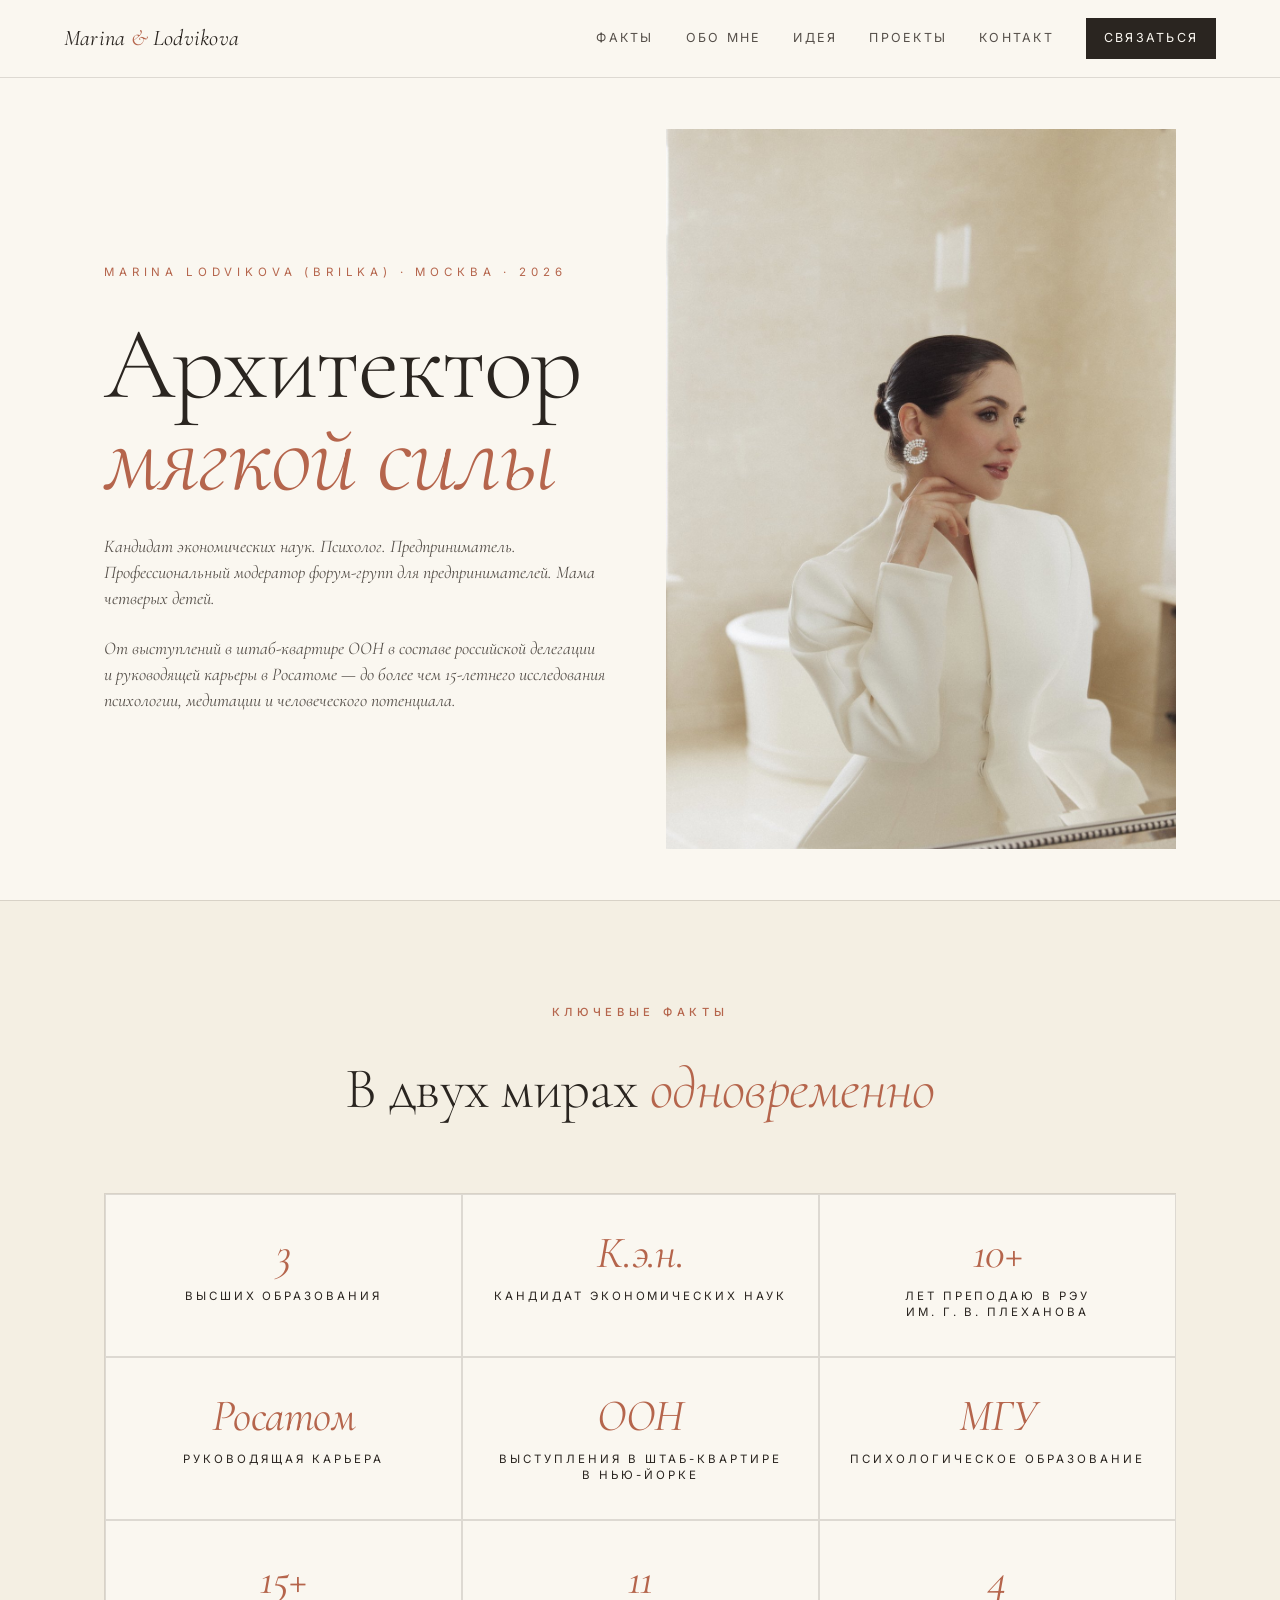
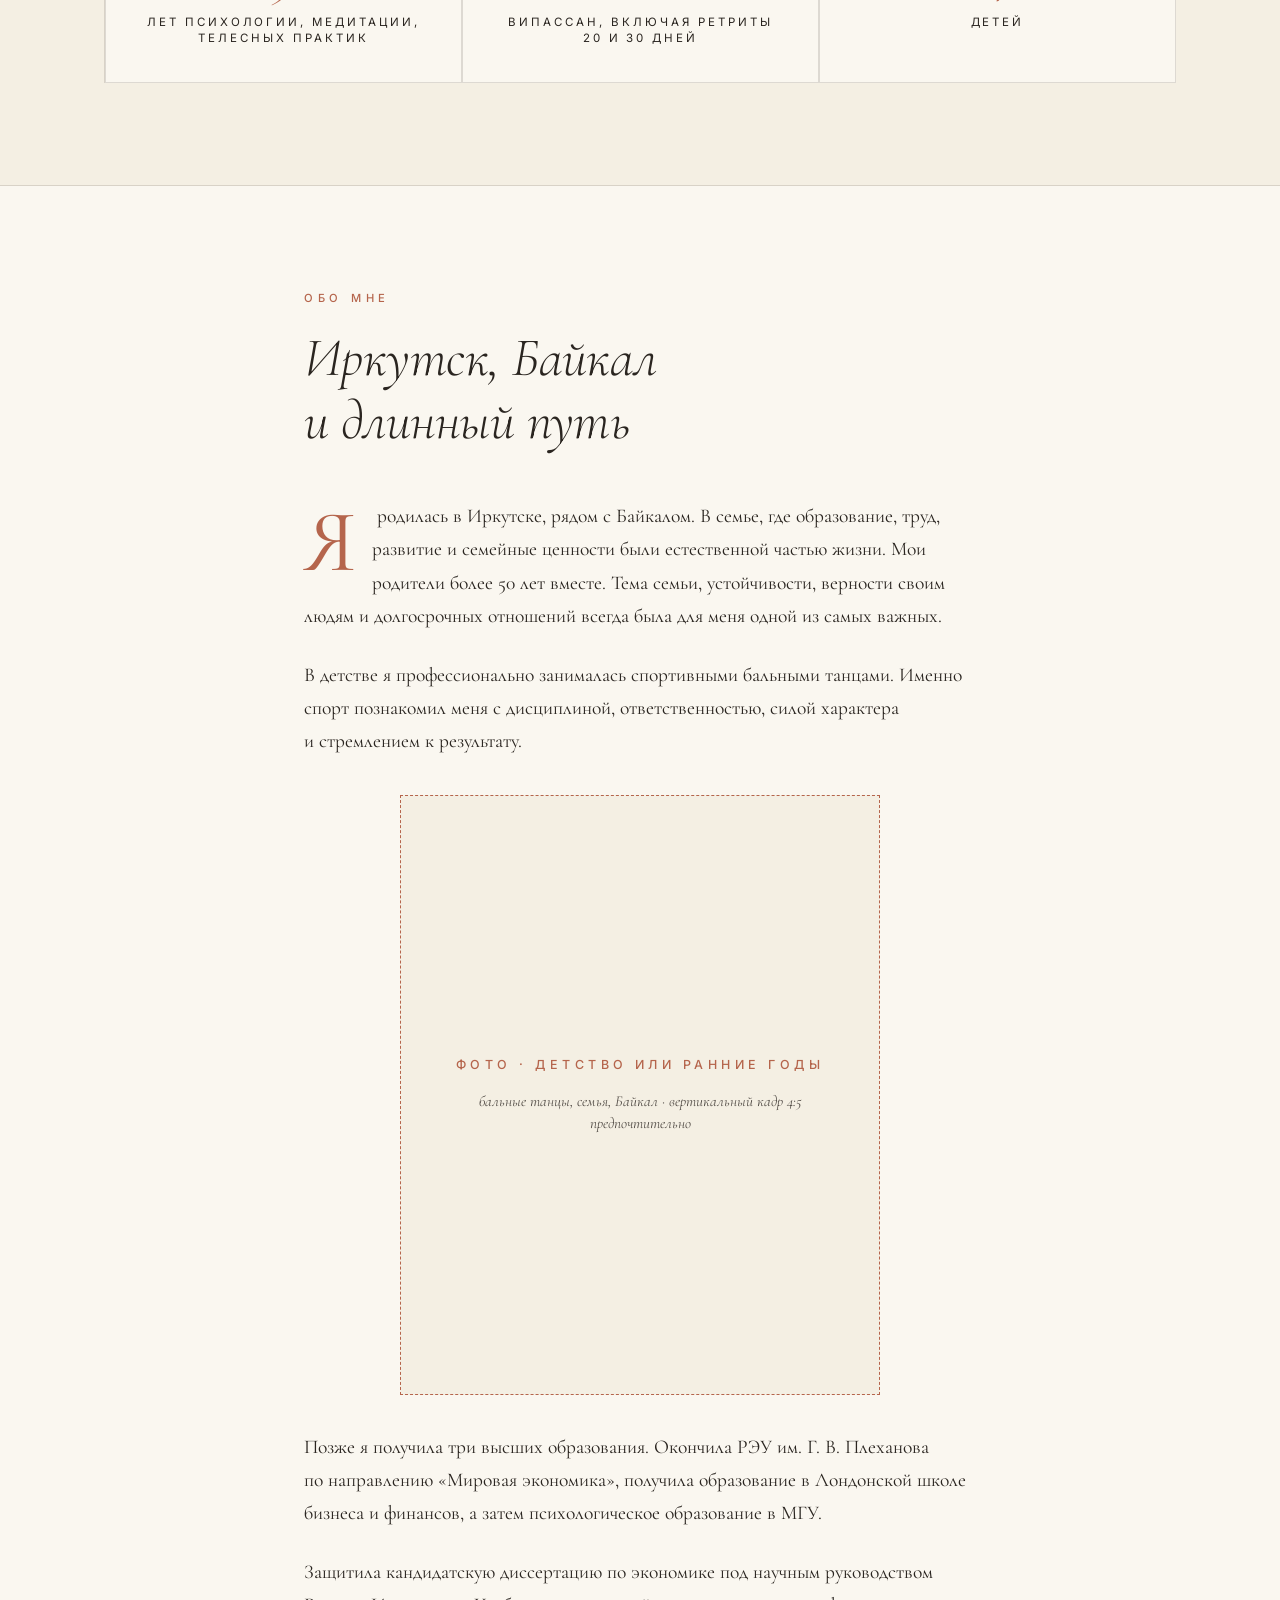
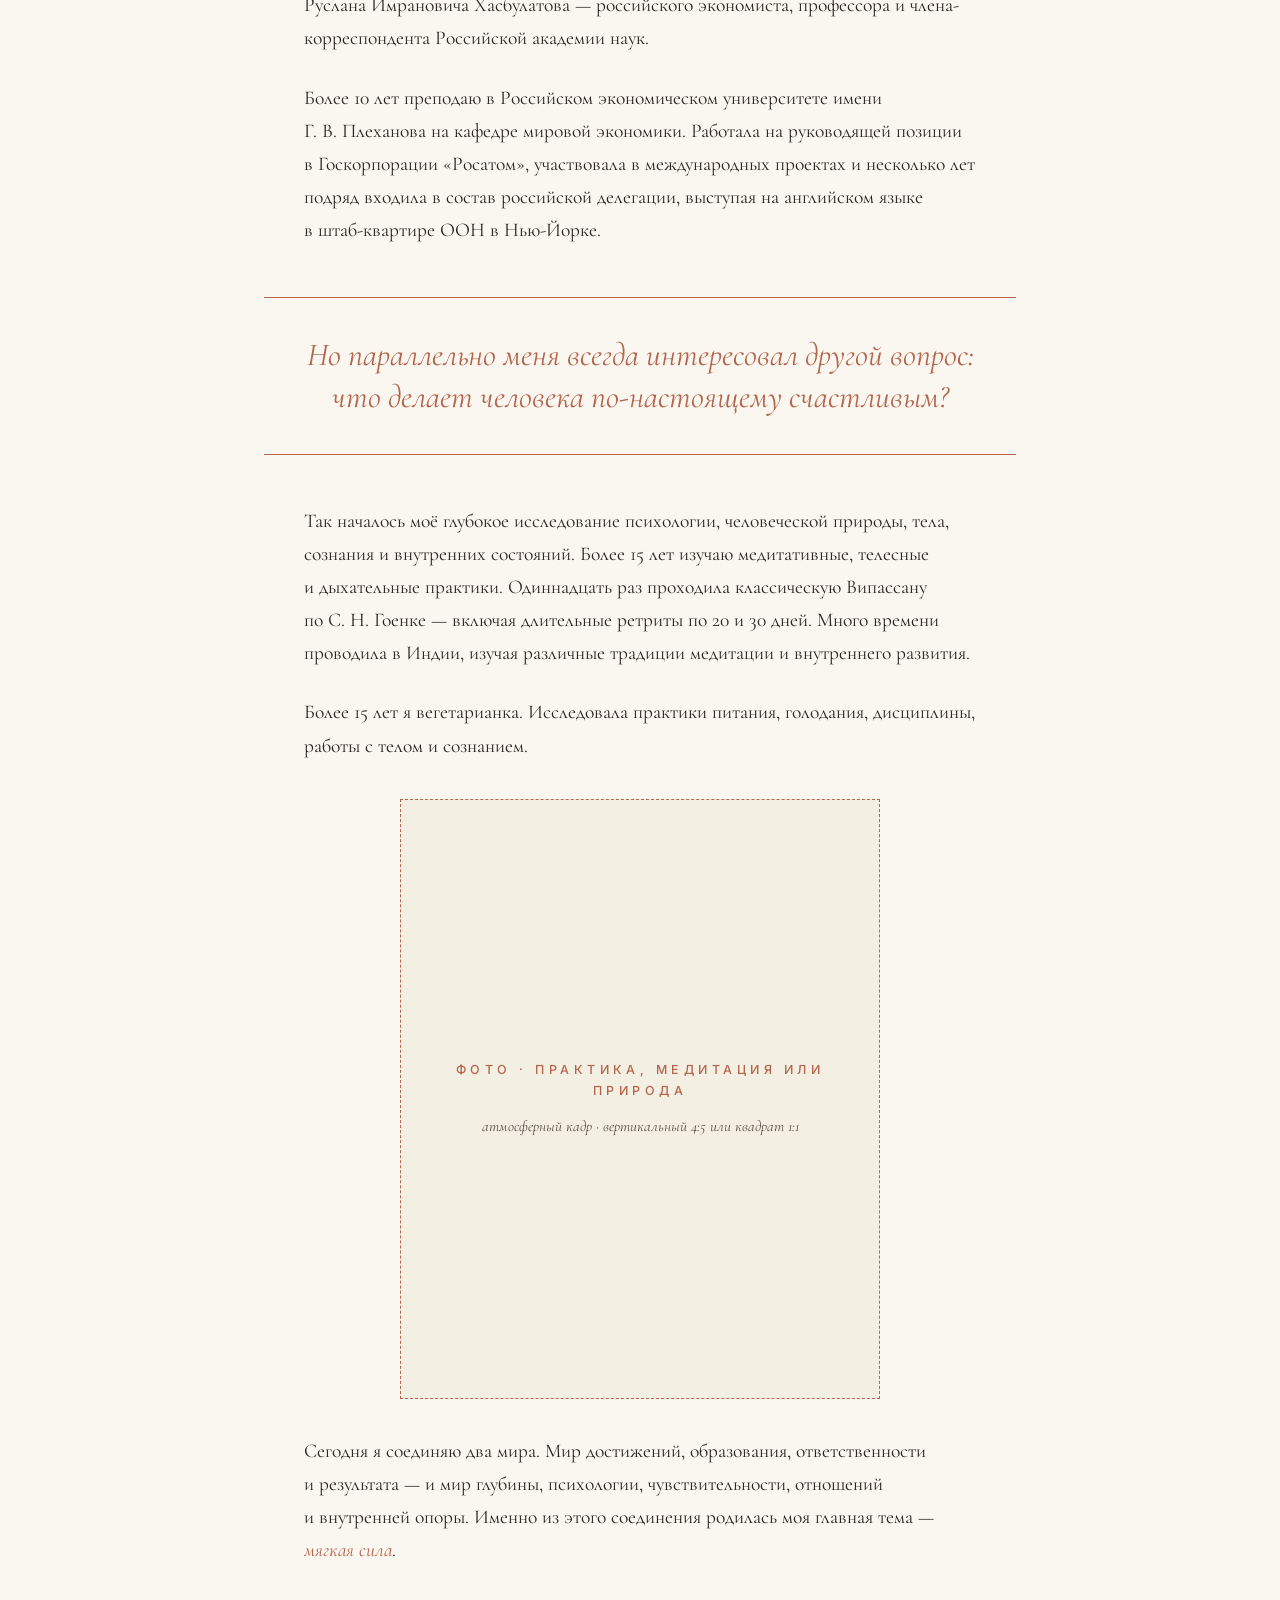
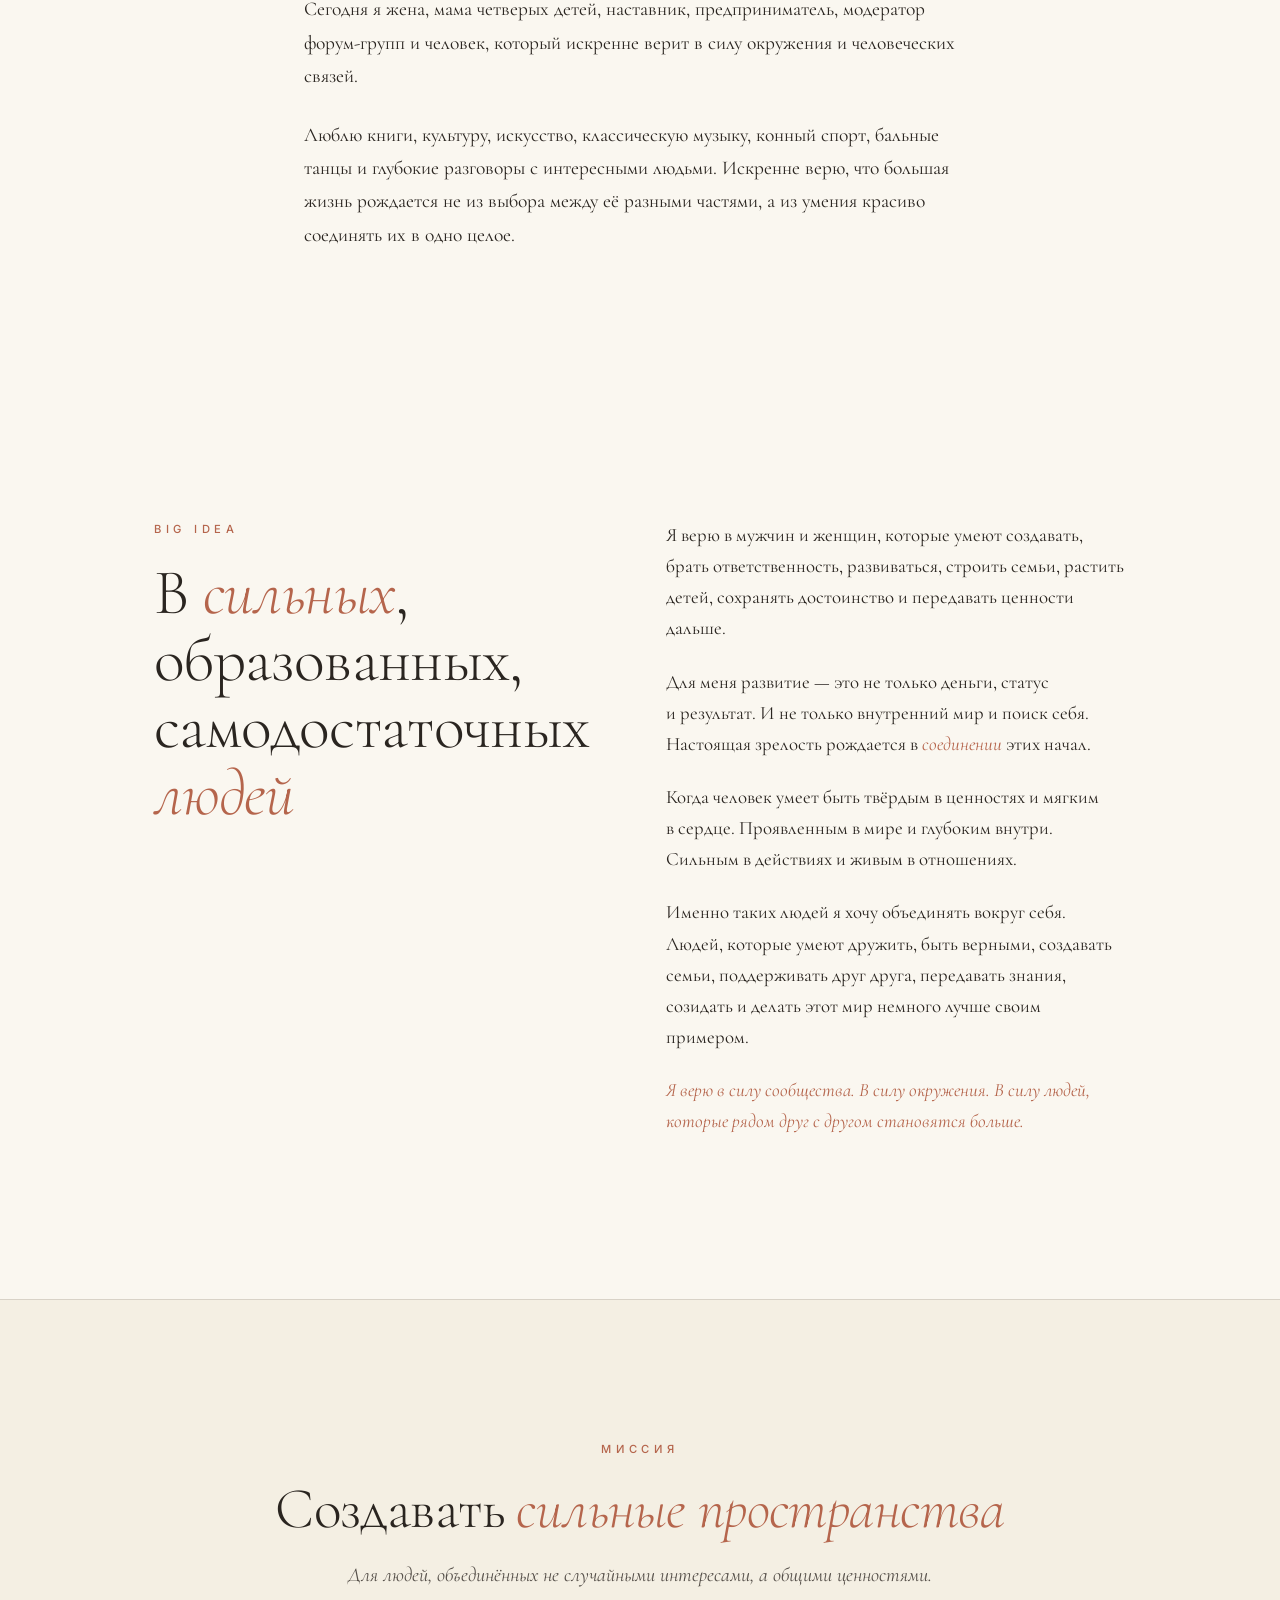
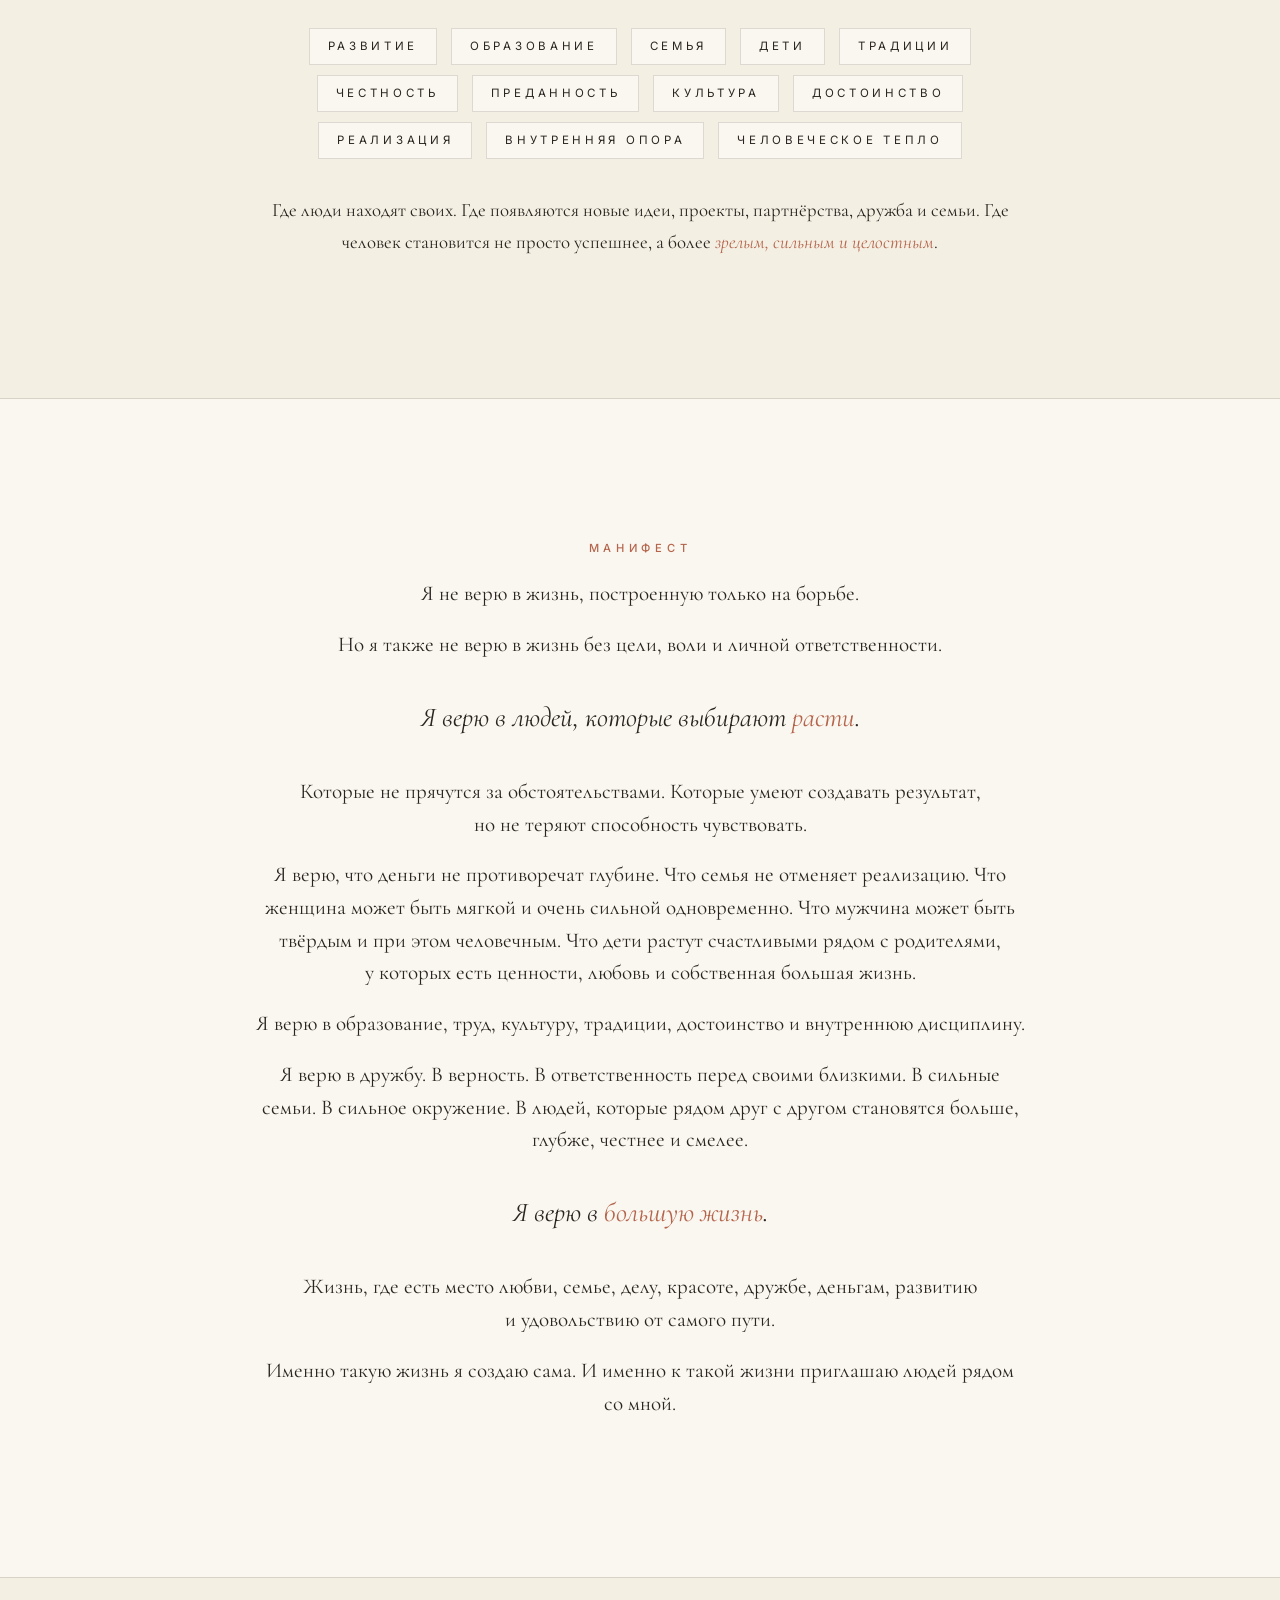
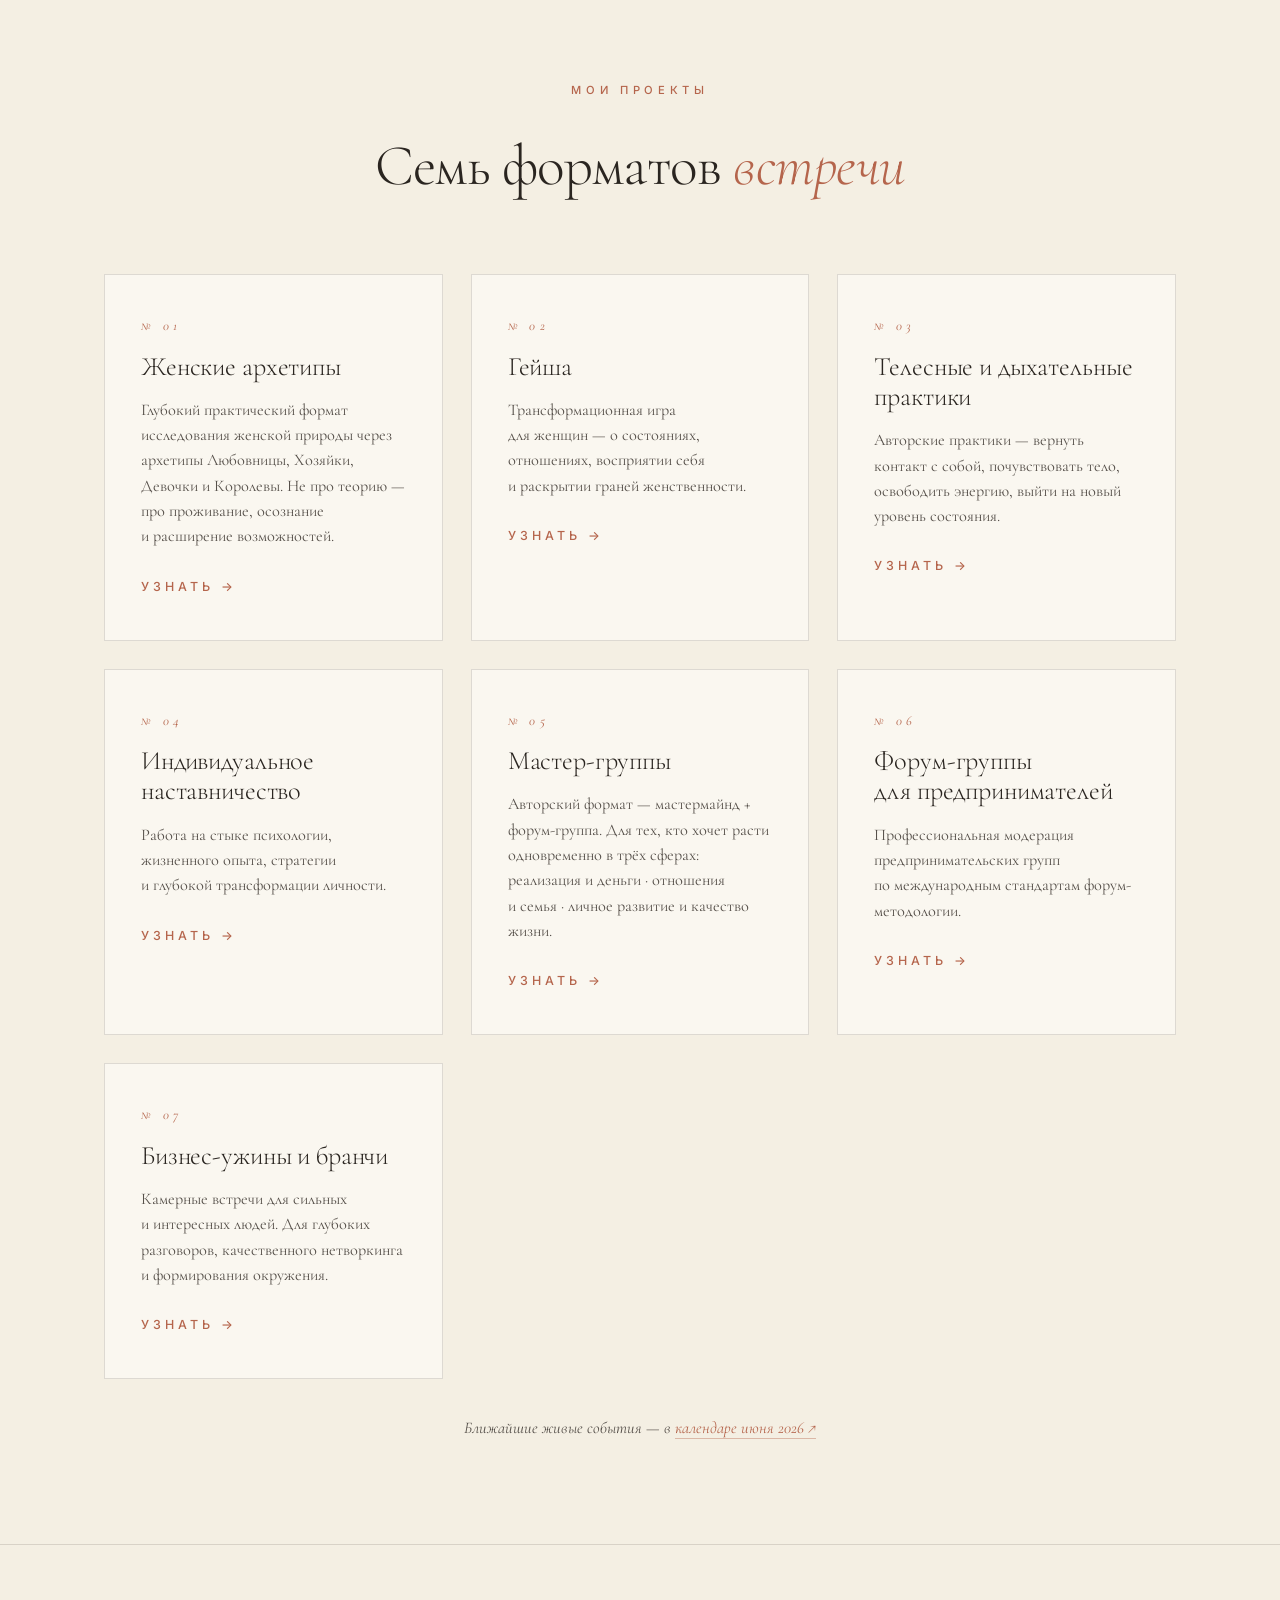
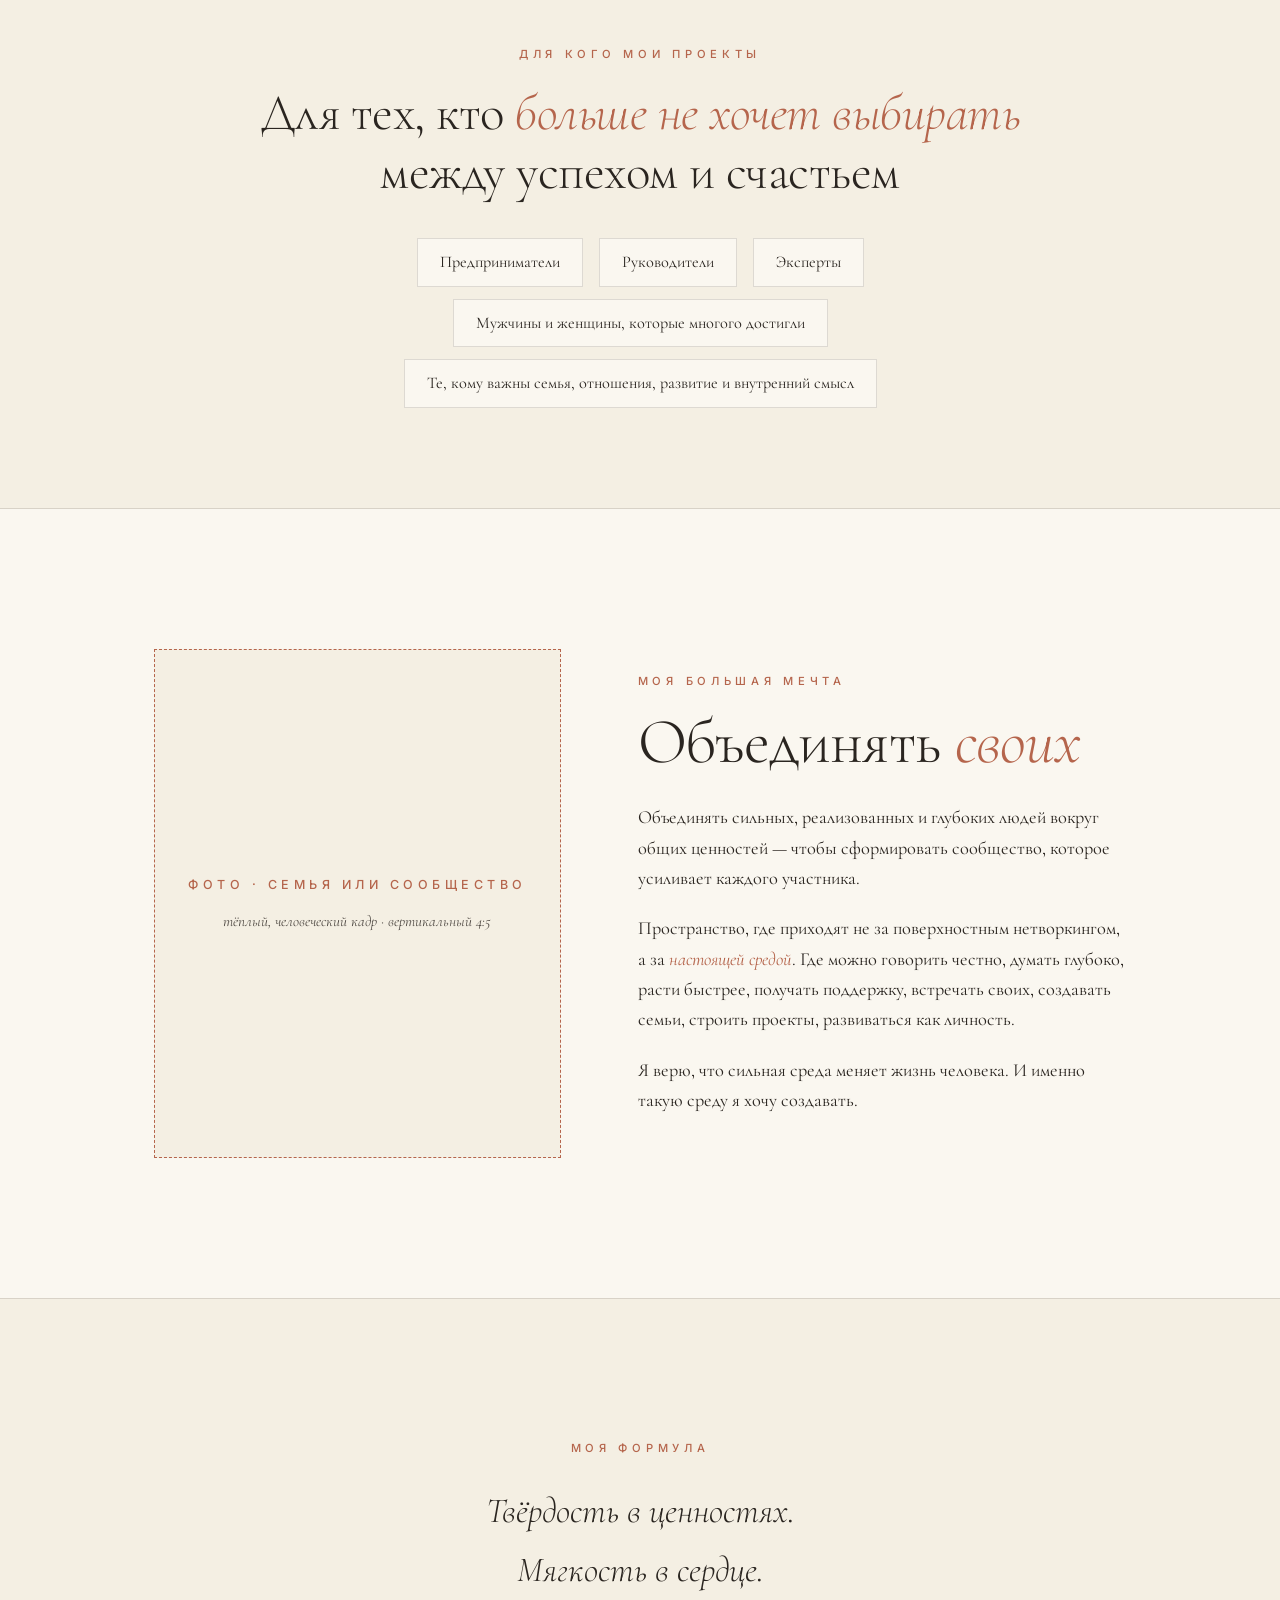
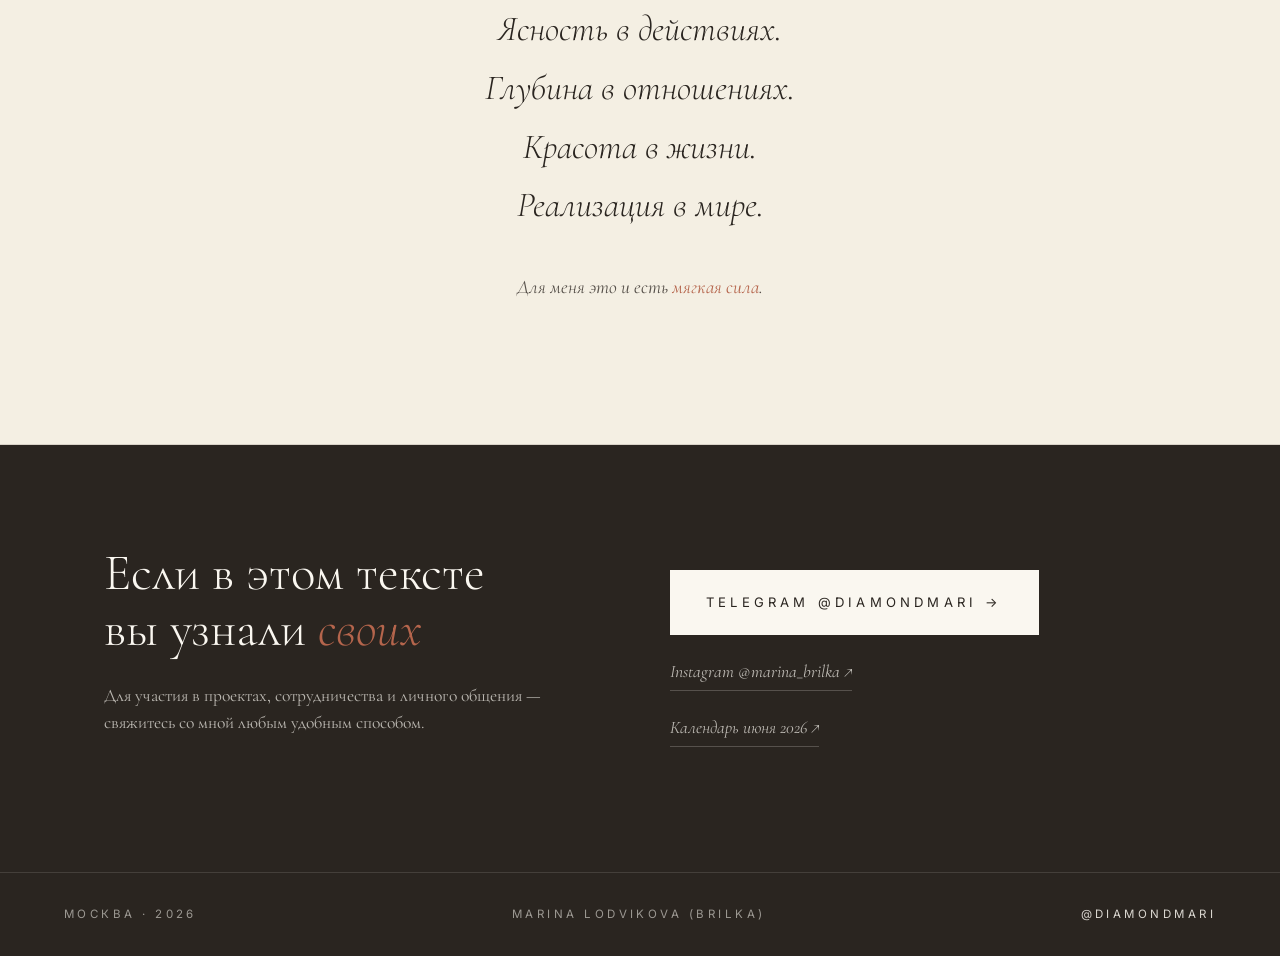
==== commit b9e2a1ca: "hero: реальный портрет вместо placeholder assets/portrait-hero.jpg (1280×1600, 4:5, ~180 KB) — кадр " ====
--- a/index.html
+++ b/index.html
@@ -54,11 +54,8 @@
         <p class="n-hero-by">Кандидат экономических наук. Психолог. Предприниматель. Профессиональный модератор форум-групп для&nbsp;предпринимателей. Мама четверых детей.</p>
         <p class="n-hero-by" style="margin-top: 24px;">От&nbsp;выступлений в&nbsp;штаб-квартире ООН в&nbsp;составе российской делегации и&nbsp;руководящей карьеры в&nbsp;Росатоме&nbsp;— до&nbsp;более чем 15-летнего исследования психологии, медитации и&nbsp;человеческого потенциала.</p>
       </div>
-      <figure class="n-hero-photo reveal photo-slot">
-        <div class="photo-slot-inner">
-          <div class="photo-slot-label">Фото · портрет</div>
-          <div class="photo-slot-hint">портретный кадр · 4:5<br/>не&nbsp;менее 1000&nbsp;px по&nbsp;ширине</div>
-        </div>
+      <figure class="n-hero-photo reveal">
+        <img src="/assets/portrait-hero.jpg" alt="Марина Лодвикова — портрет" loading="eager" decoding="async" />
       </figure>
     </div>
   </section>
--- a/narrative.css
+++ b/narrative.css
@@ -823,6 +823,15 @@
   width: 100%;
   /* безопасная верхняя граница чтобы фото не было гигантским */
   max-height: calc(100svh - 180px);
+  overflow: hidden;
+  background: var(--paper, #F4EFE3);
+}
+.n-hero-photo img {
+  display: block;
+  width: 100%;
+  height: 100%;
+  object-fit: cover;
+  object-position: center top;
 }
 .n-hero-photo .photo-slot-inner { padding: 32px; }
 
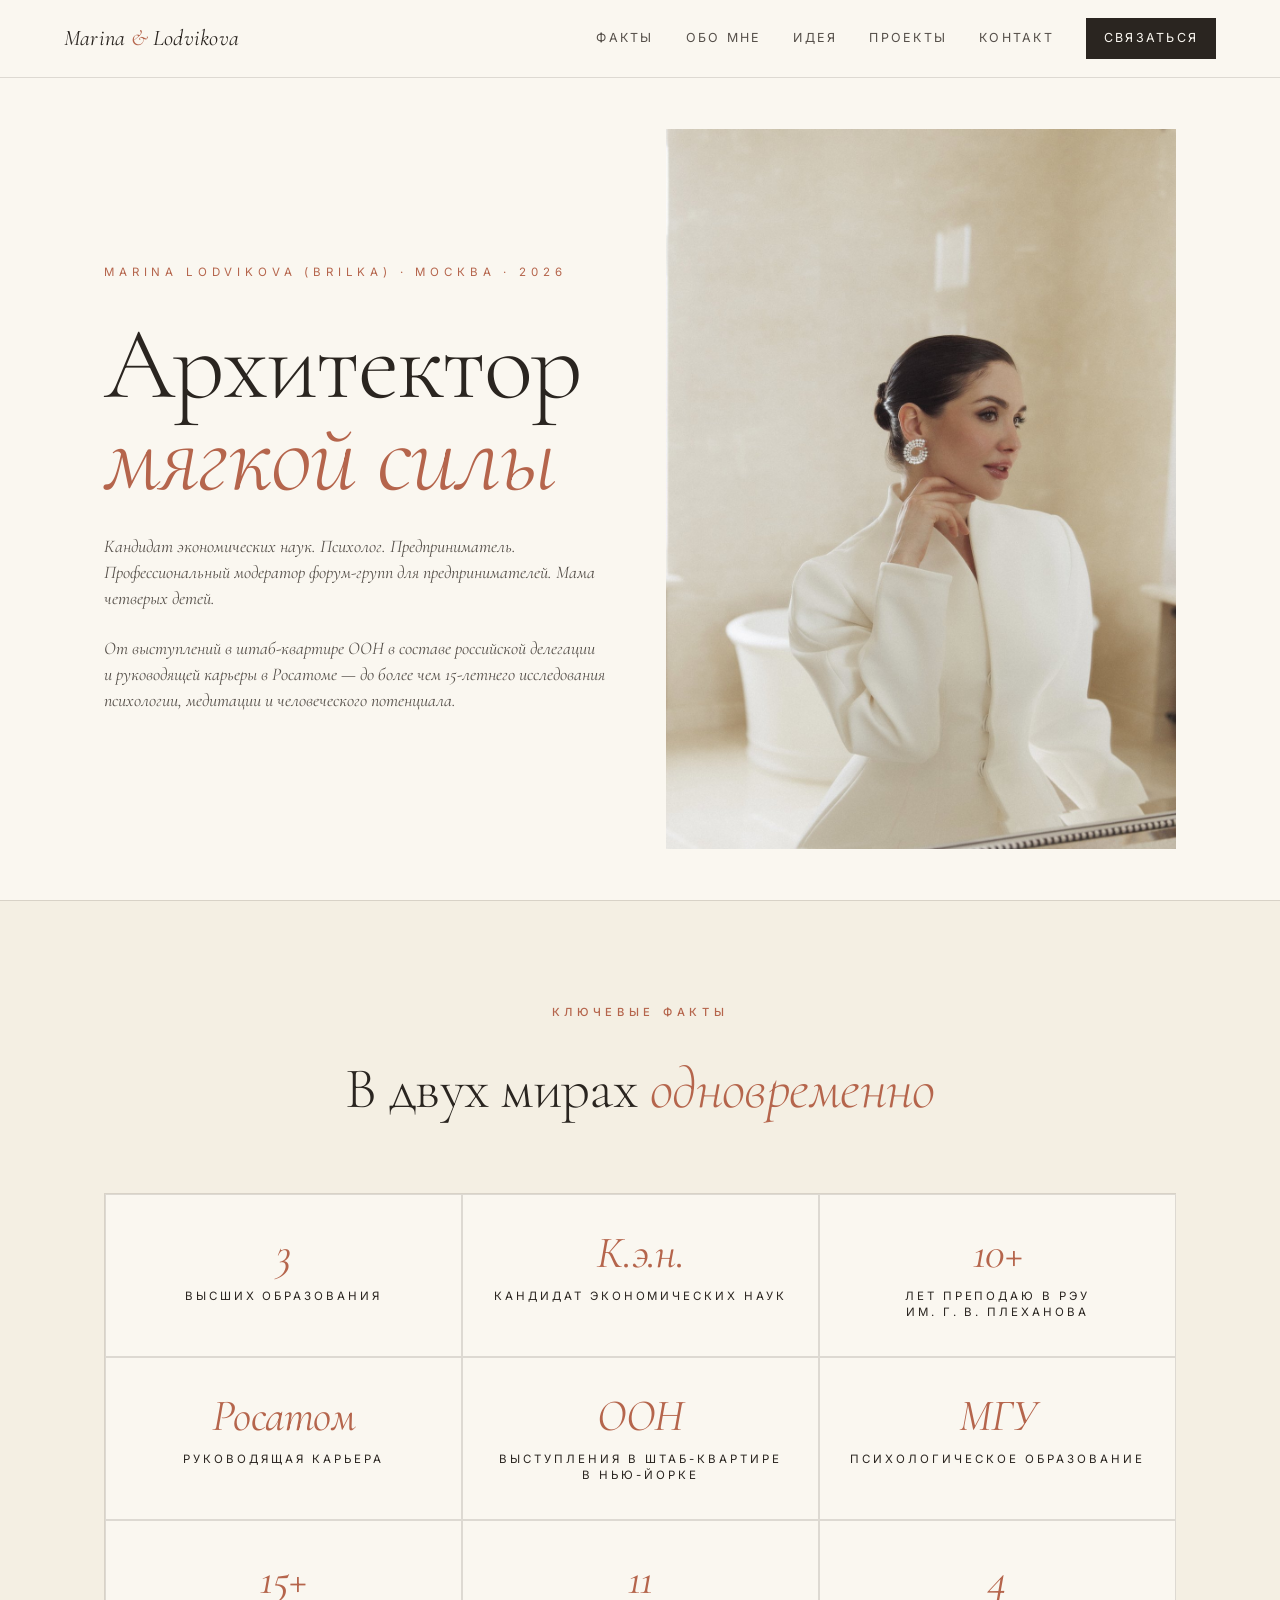
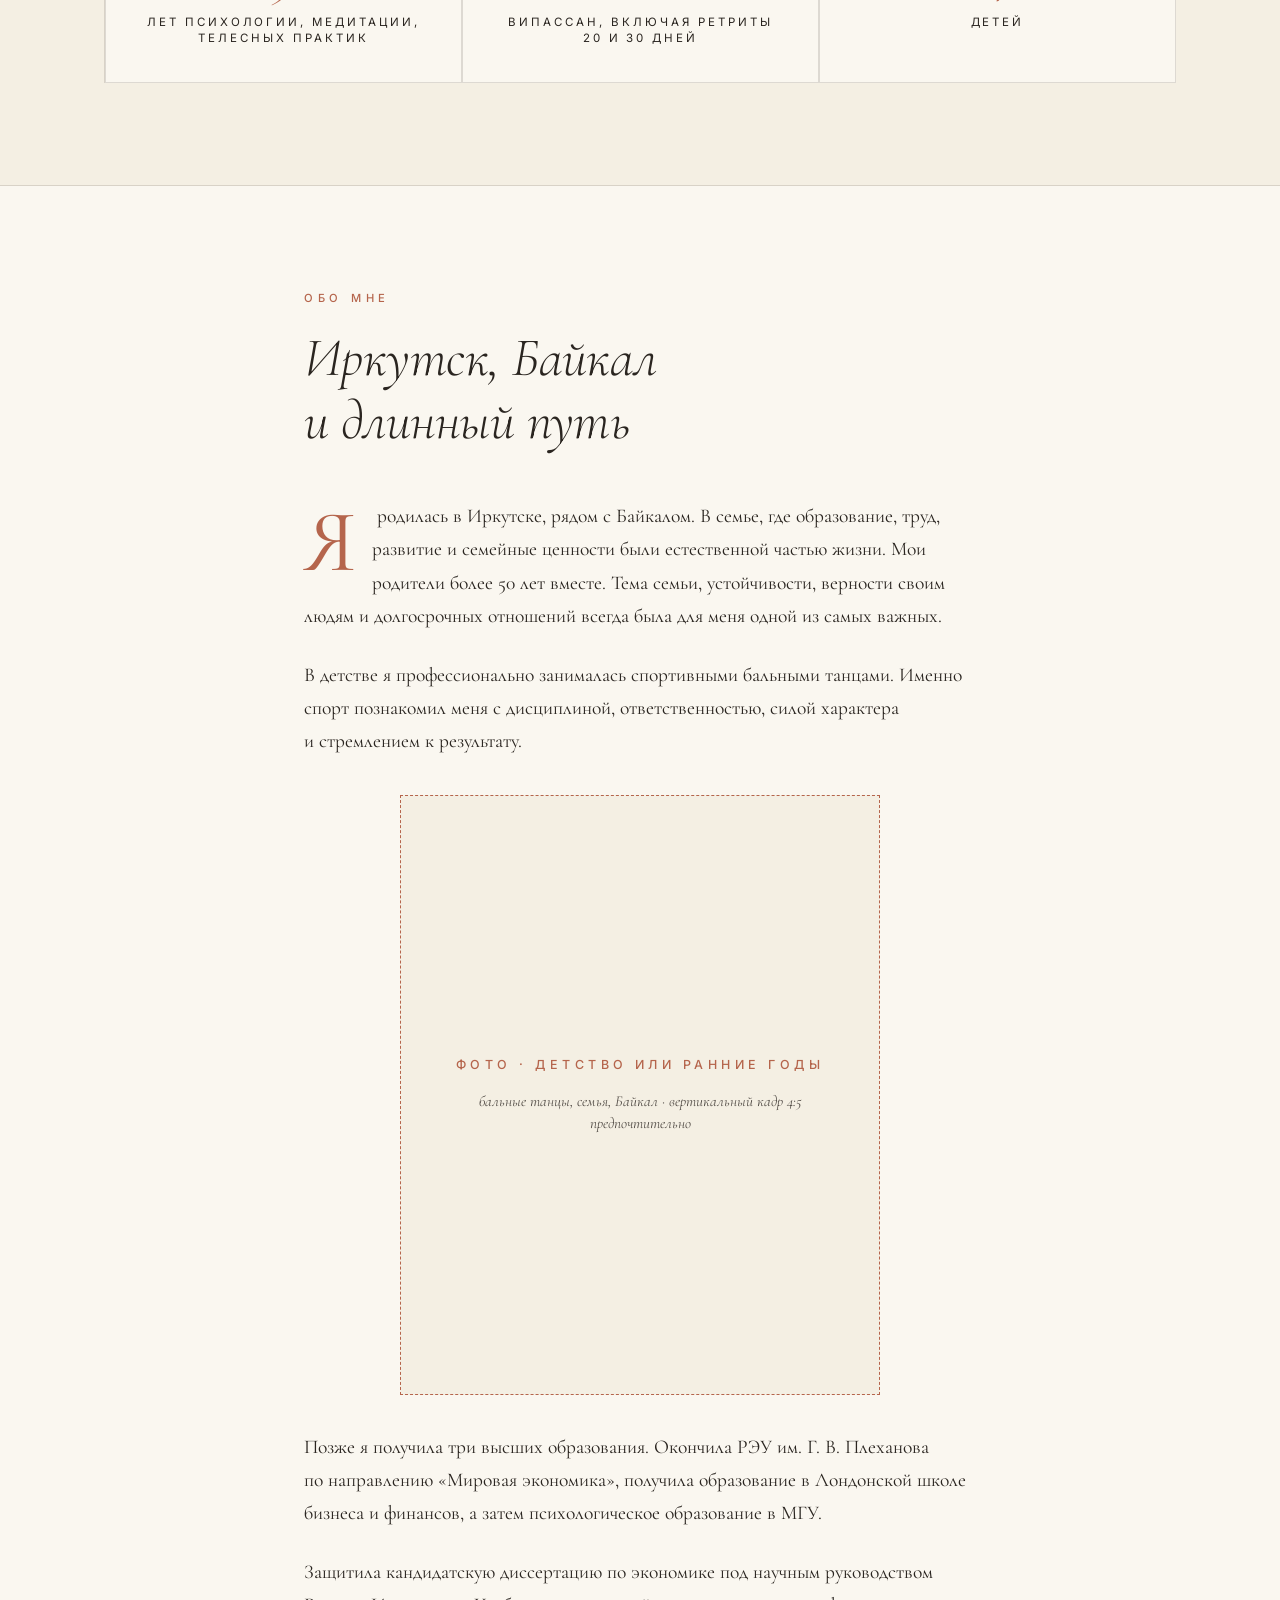
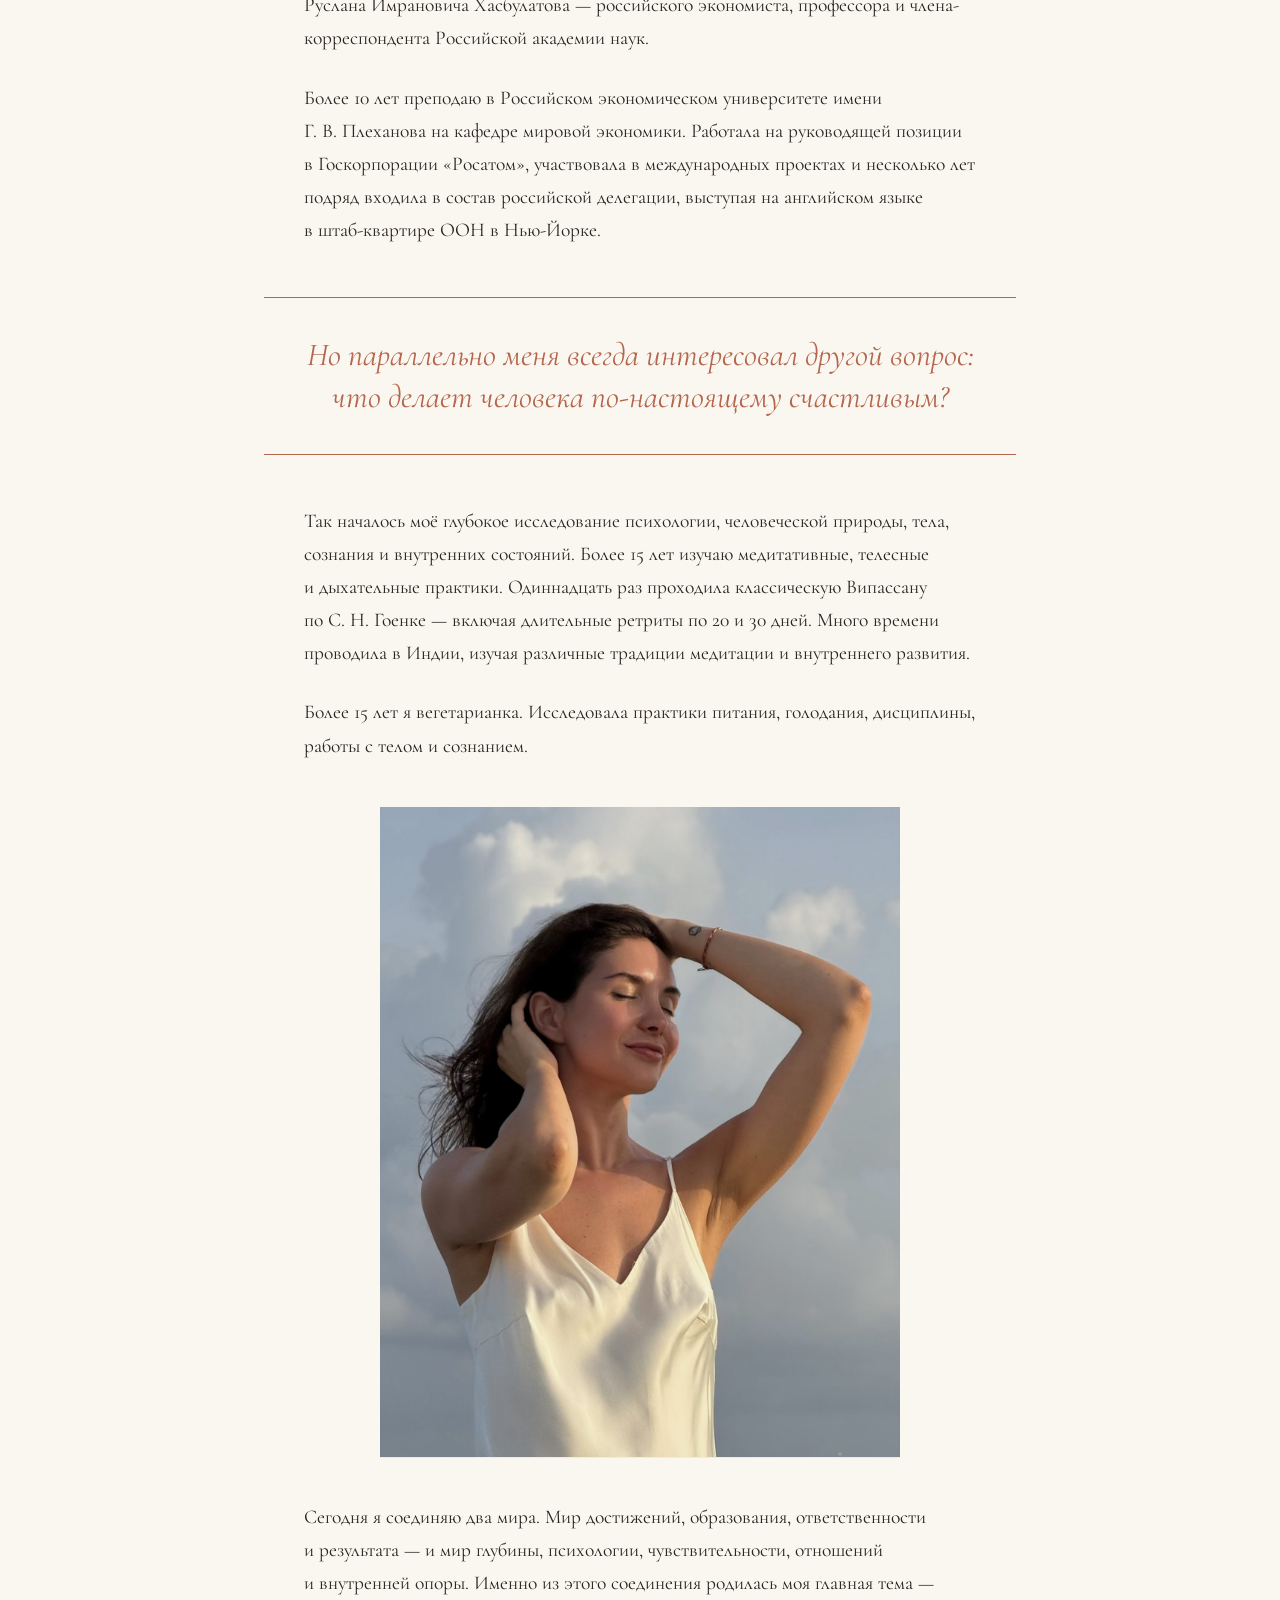
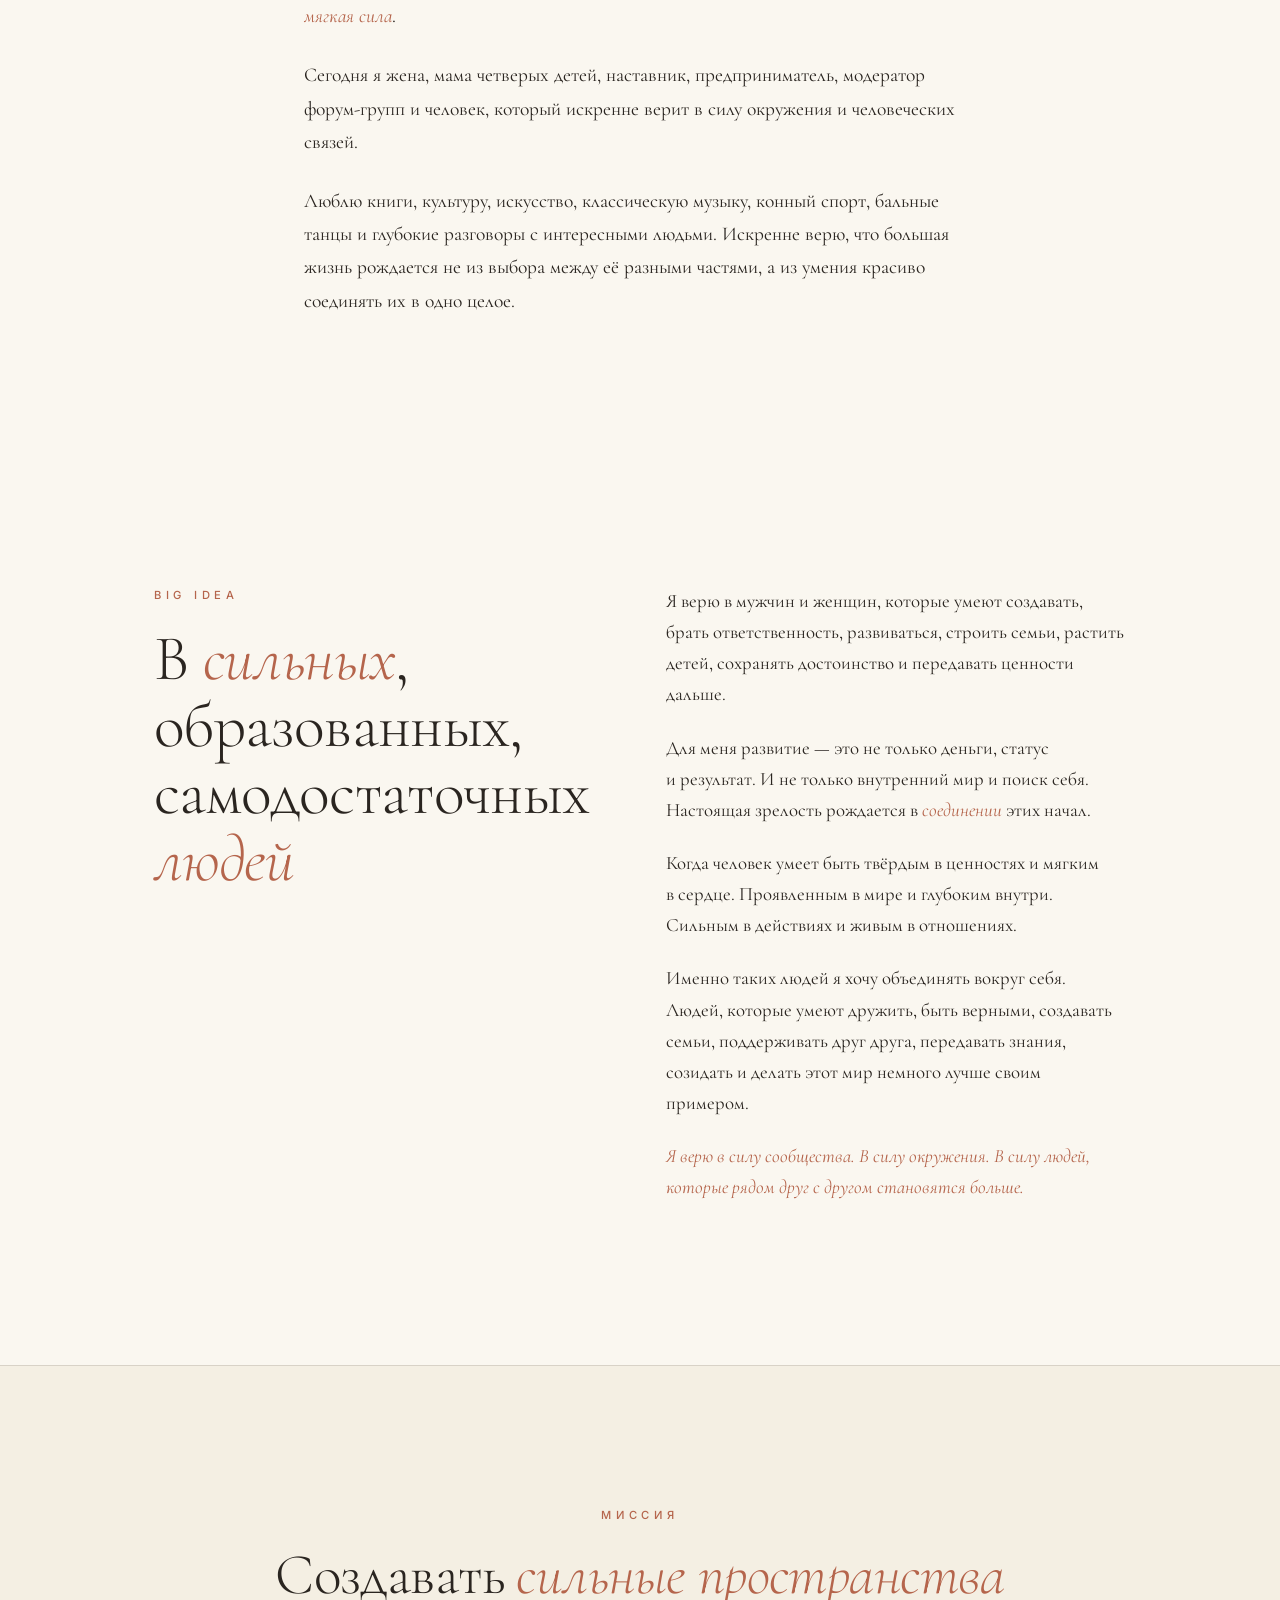
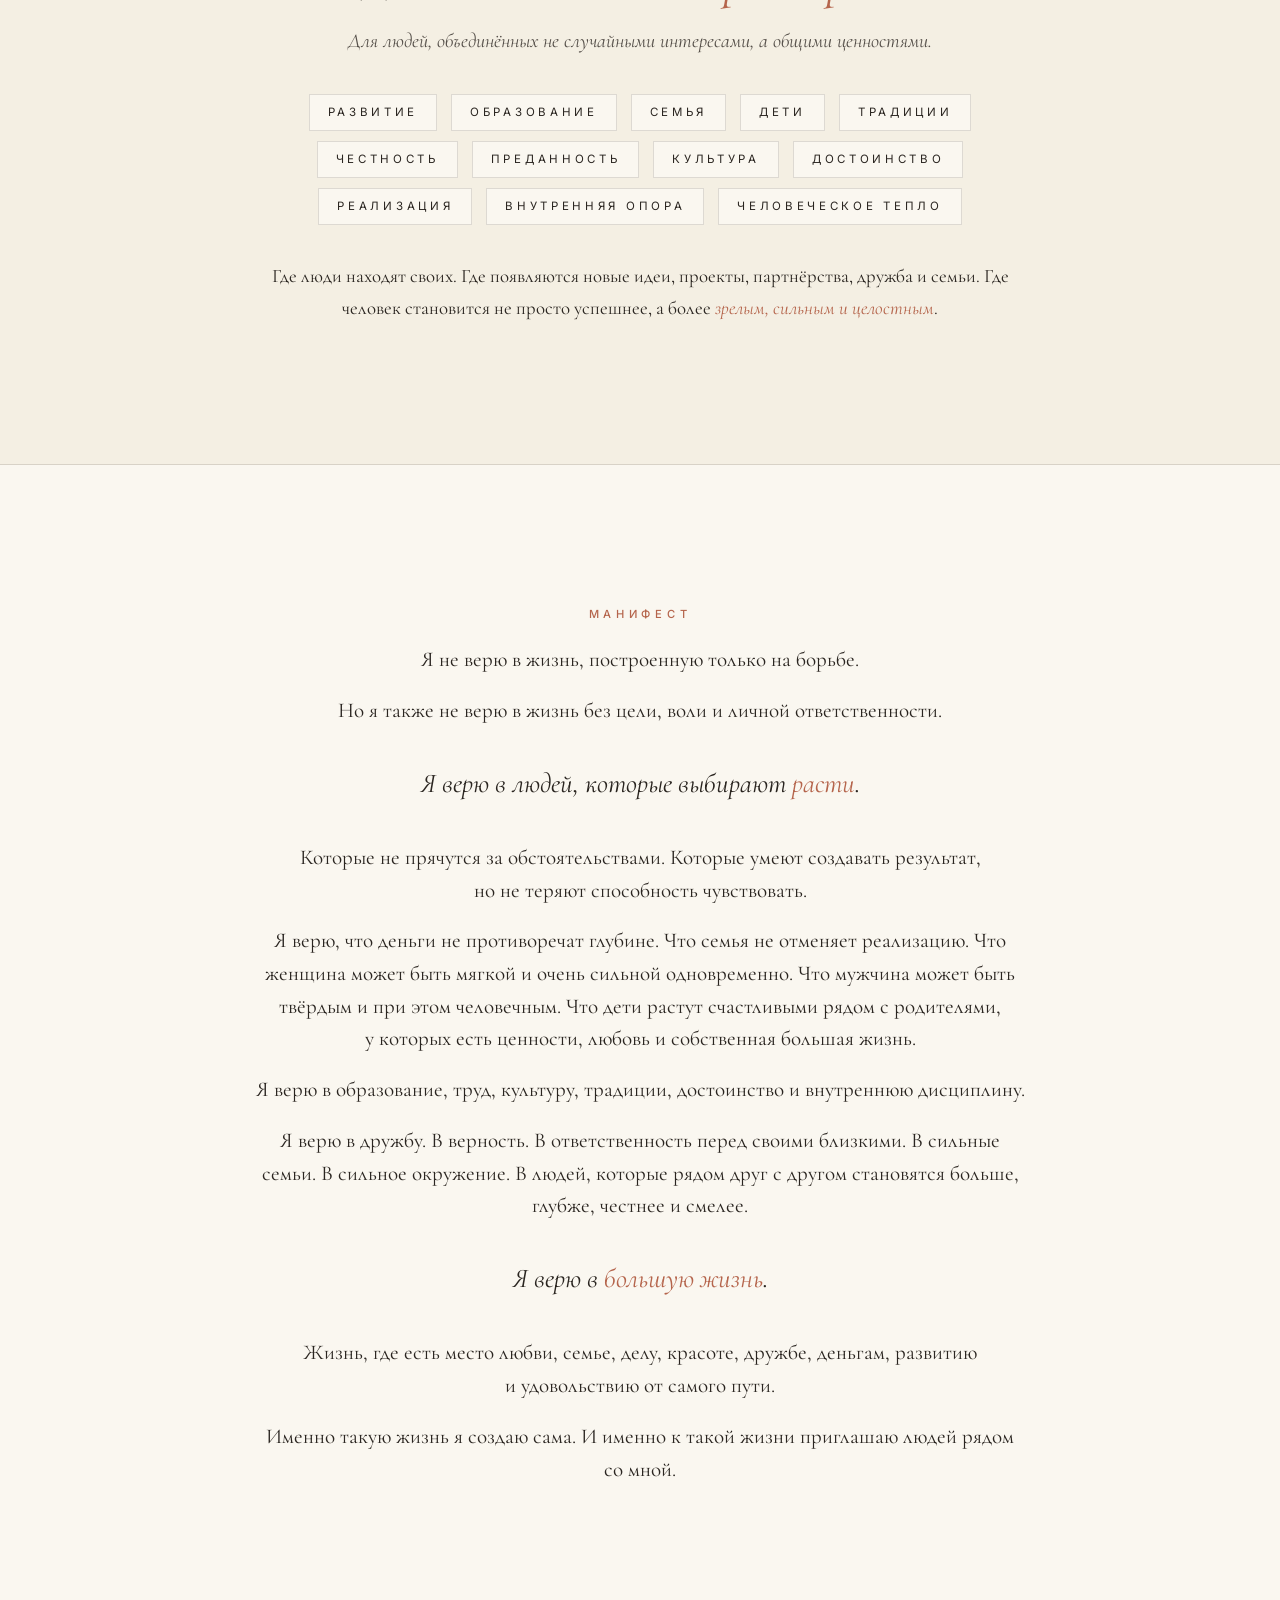
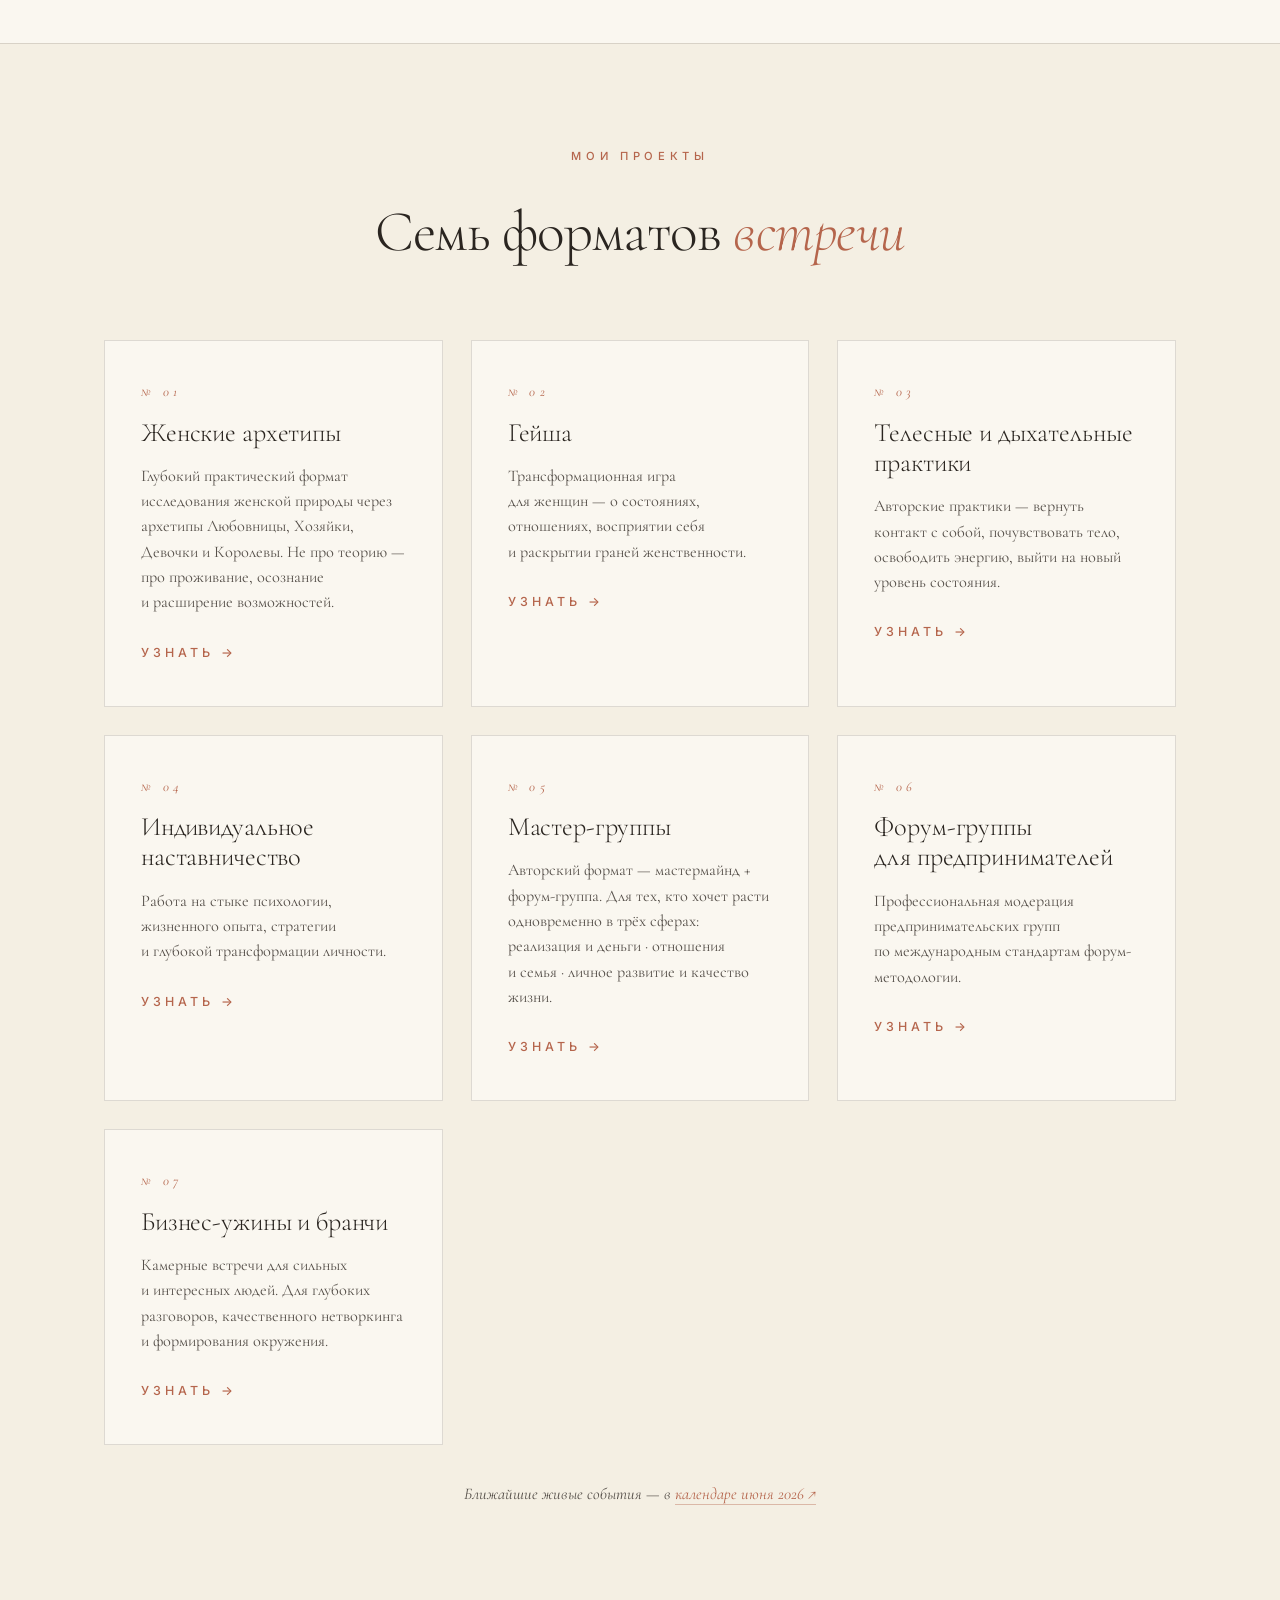
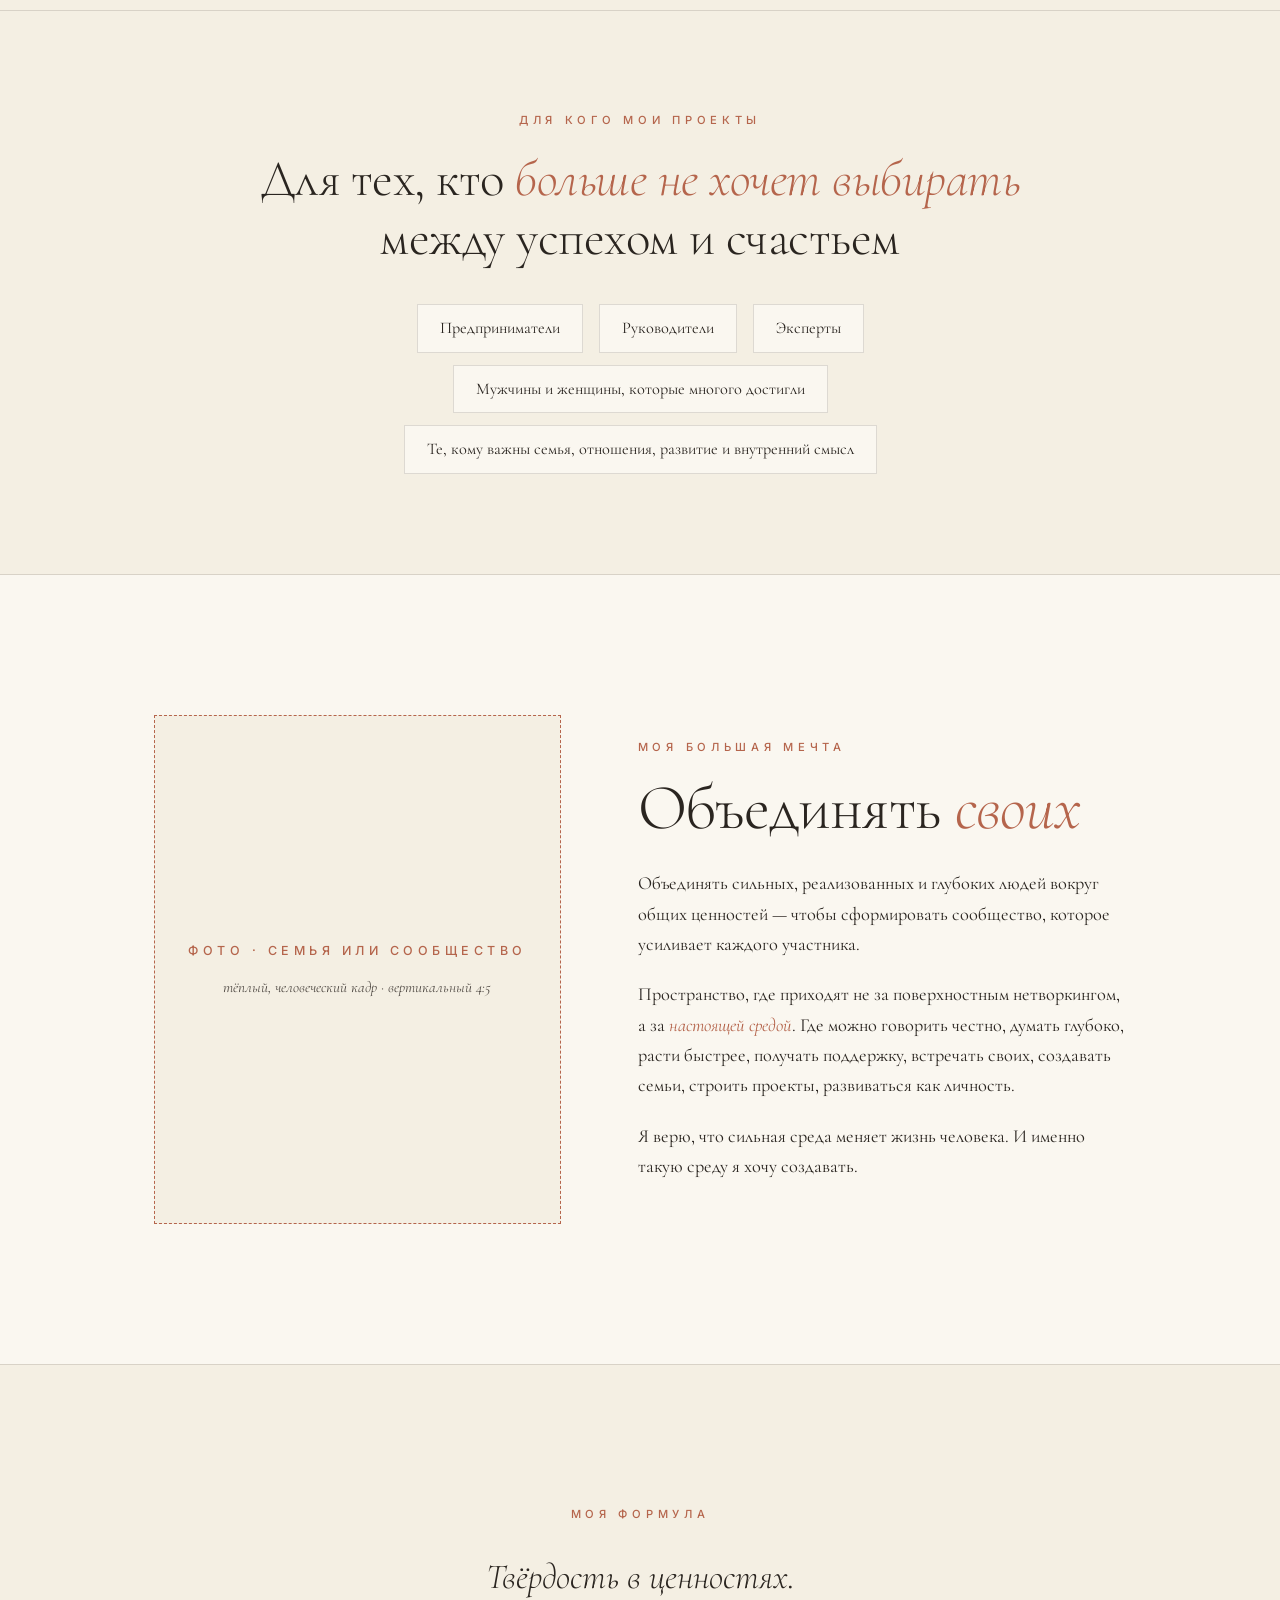
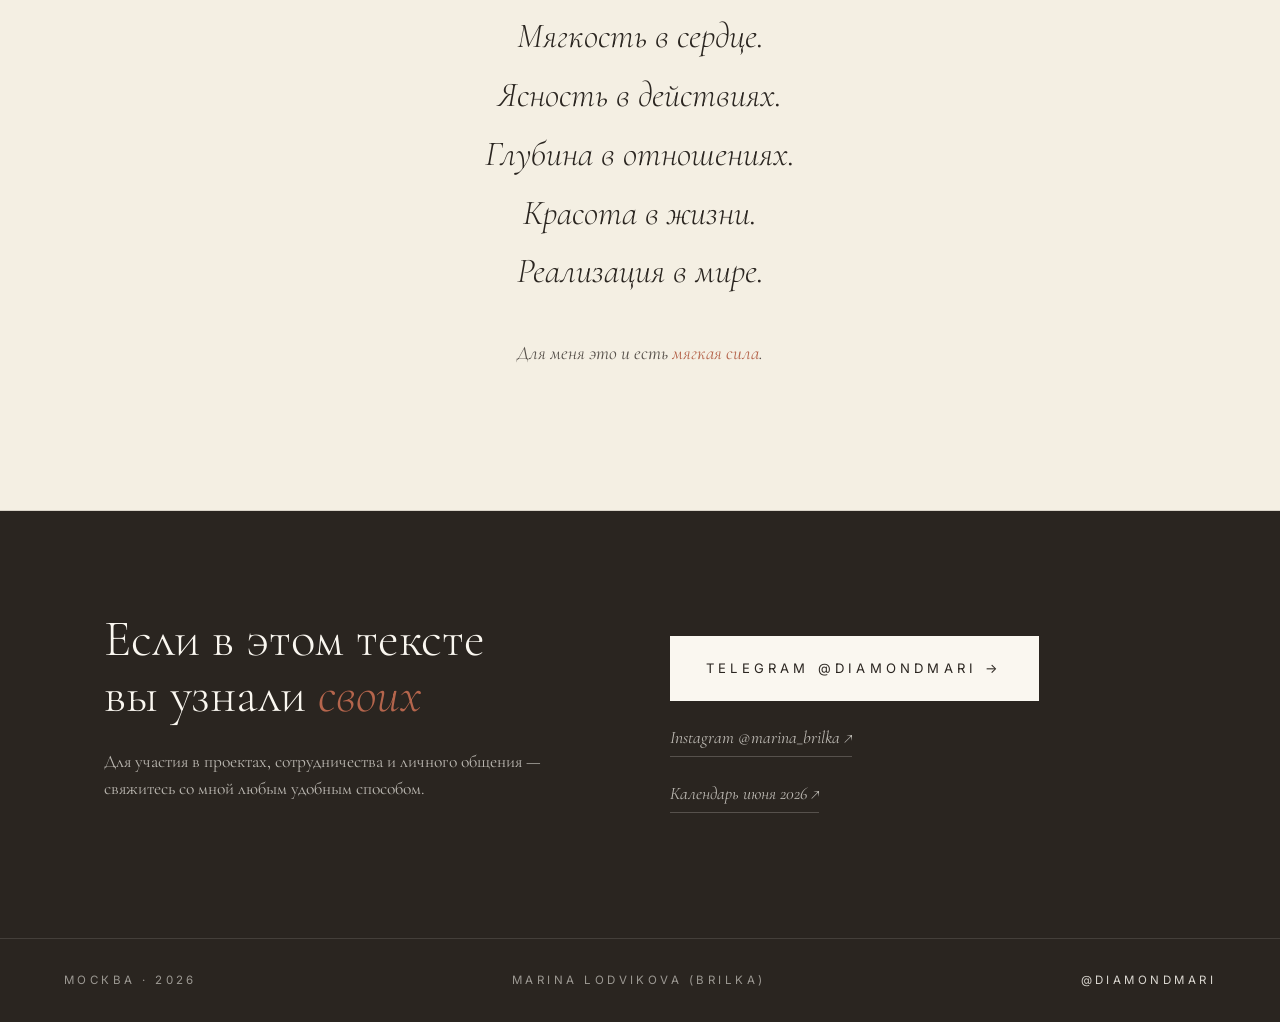
==== commit d8c49d8d: "essay: реальное фото во второй inline-слот (медитация/природа) assets/portrait-essay.jpg (1400×1750," ====
--- a/index.html
+++ b/index.html
@@ -117,13 +117,10 @@
 
         <p>Более 15&nbsp;лет я&nbsp;вегетарианка. Исследовала практики питания, голодания, дисциплины, работы с&nbsp;телом и&nbsp;сознанием.</p>
 
-        <!-- Фото-вставка: Випассана / Индия / практика -->
-        <div class="photo-slot photo-slot--inline reveal">
-          <div class="photo-slot-inner">
-            <div class="photo-slot-label">Фото · практика, медитация или природа</div>
-            <div class="photo-slot-hint">атмосферный кадр · вертикальный 4:5 или квадрат 1:1</div>
-          </div>
-        </div>
+        <!-- Фото: атмосферный кадр — небо, ветер, тишина -->
+        <figure class="essay-figure reveal">
+          <img src="/assets/portrait-essay.jpg" alt="Марина Лодвикова — атмосферный кадр" loading="lazy" decoding="async" />
+        </figure>
 
         <p>Сегодня я&nbsp;соединяю два мира. Мир достижений, образования, ответственности и&nbsp;результата&nbsp;— и&nbsp;мир глубины, психологии, чувствительности, отношений и&nbsp;внутренней опоры. Именно из&nbsp;этого соединения родилась моя главная тема&nbsp;— <em>мягкая сила</em>.</p>
 
--- a/narrative.css
+++ b/narrative.css
@@ -492,6 +492,26 @@
   aspect-ratio: 4 / 5;
   max-width: 480px;
   margin: 36px auto;
+}
+
+/* Inline-фото в эссе (реальная картинка вместо placeholder) */
+.essay-figure {
+  margin: 44px auto;
+  max-width: 520px;
+  aspect-ratio: 4 / 5;
+  overflow: hidden;
+  background: var(--paper);
+  box-shadow: 0 1px 0 rgba(42, 37, 32, 0.06);
+}
+.essay-figure img {
+  display: block;
+  width: 100%;
+  height: 100%;
+  object-fit: cover;
+  object-position: center;
+}
+@media (max-width: 560px) {
+  .essay-figure { margin: 32px auto; max-width: 100%; }
 }
 .photo-slot-inner {
   padding: 32px;
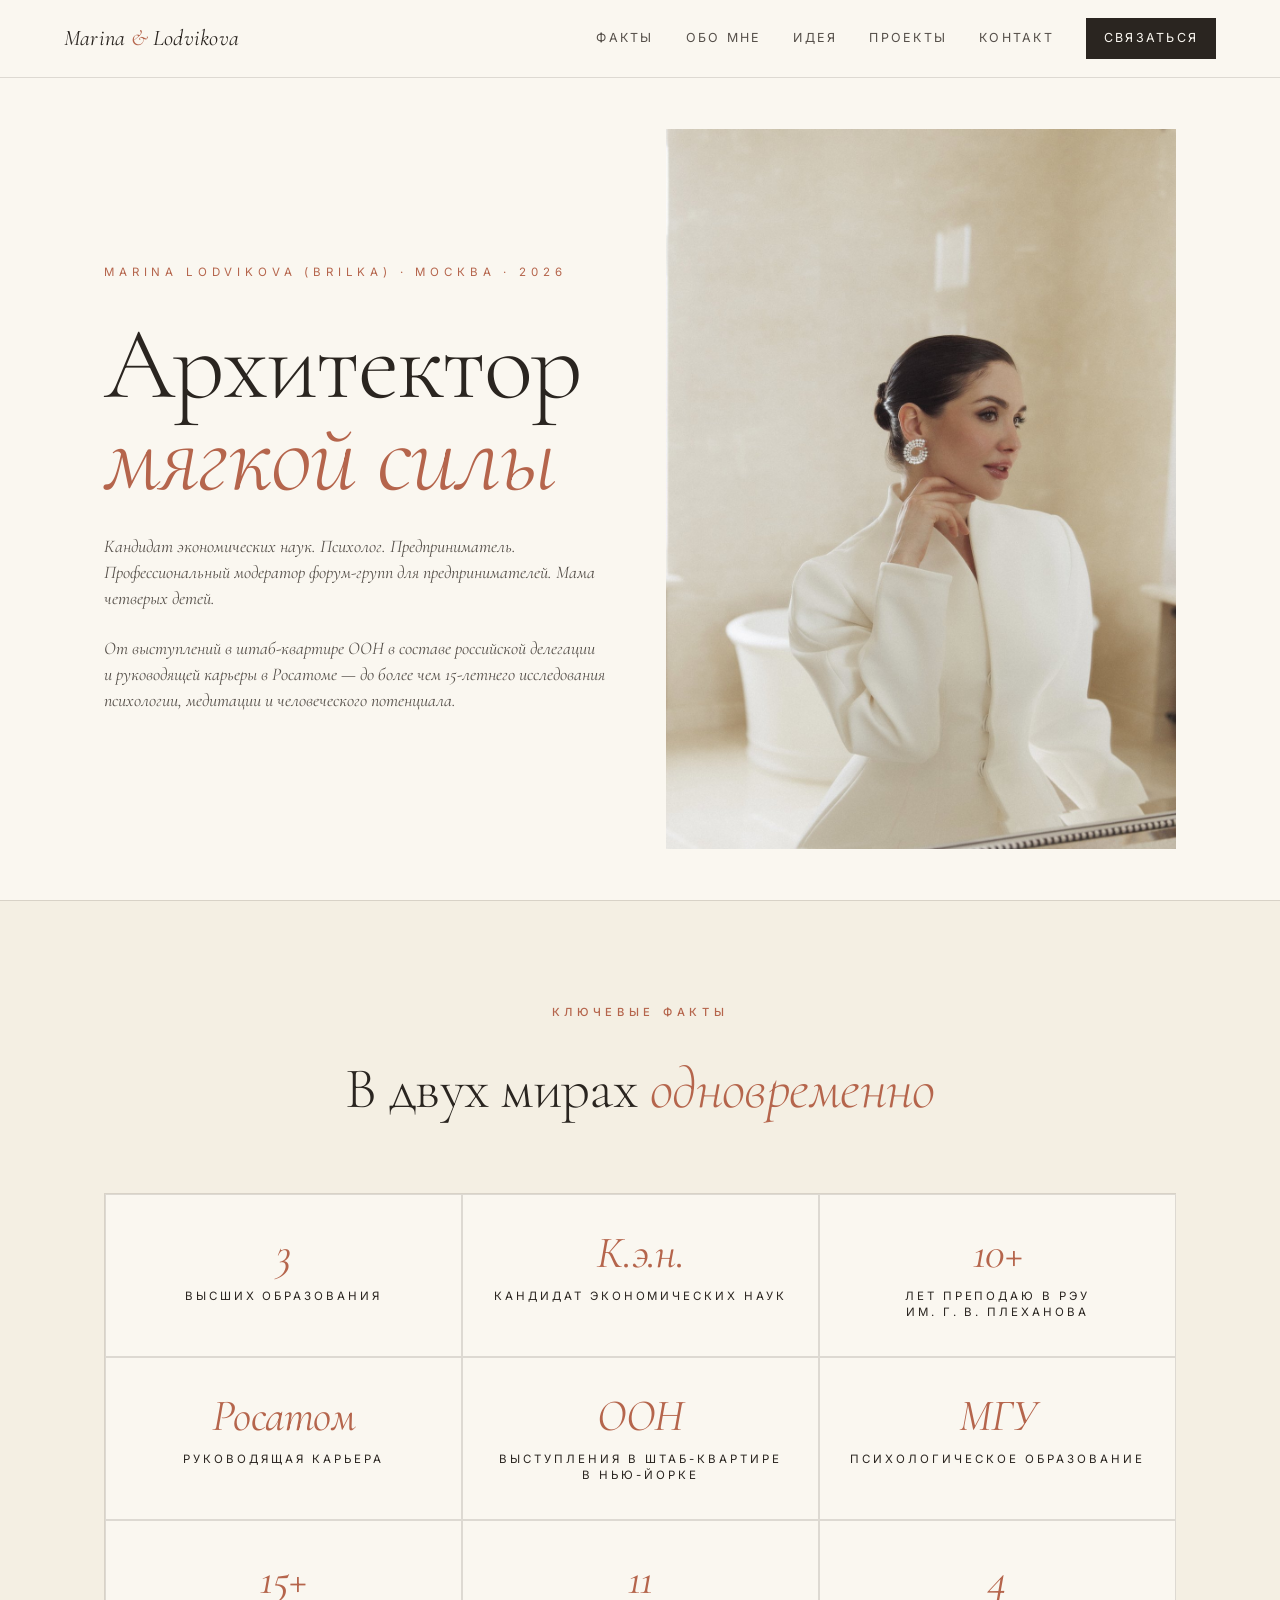
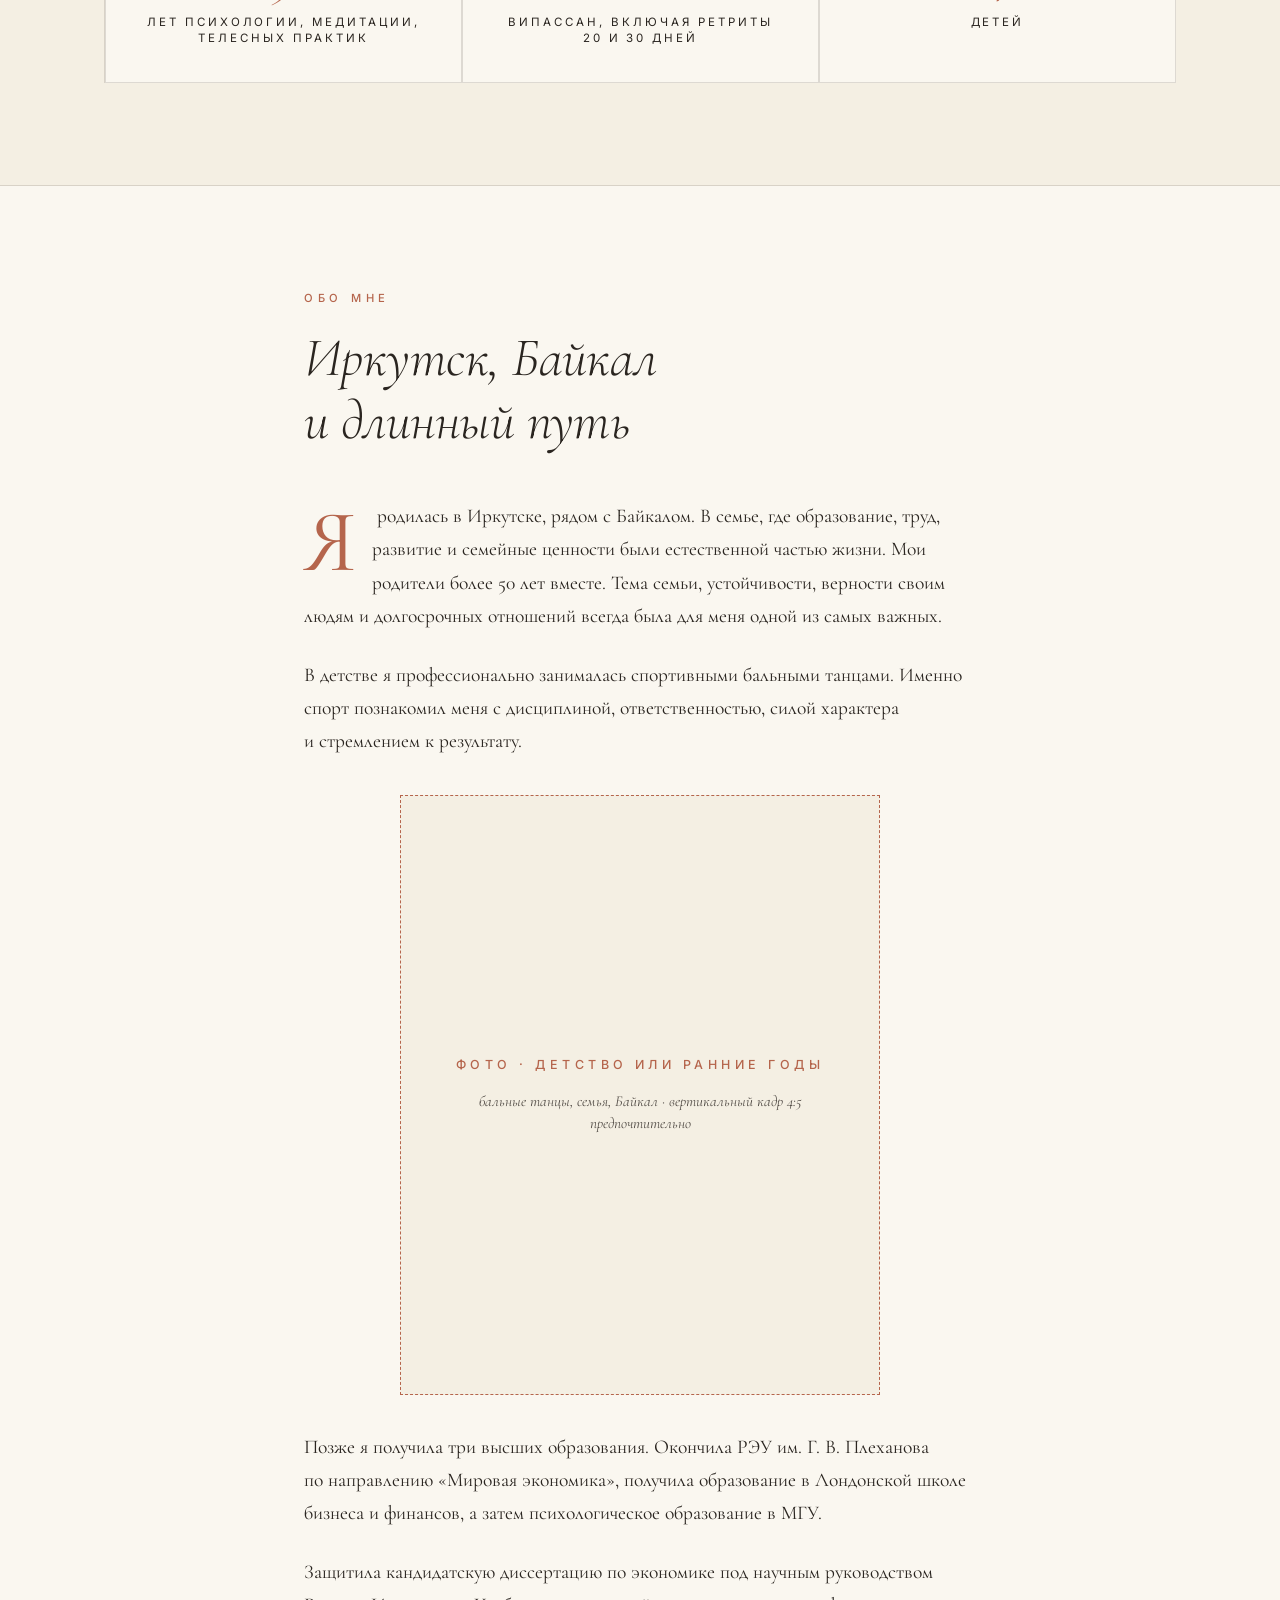
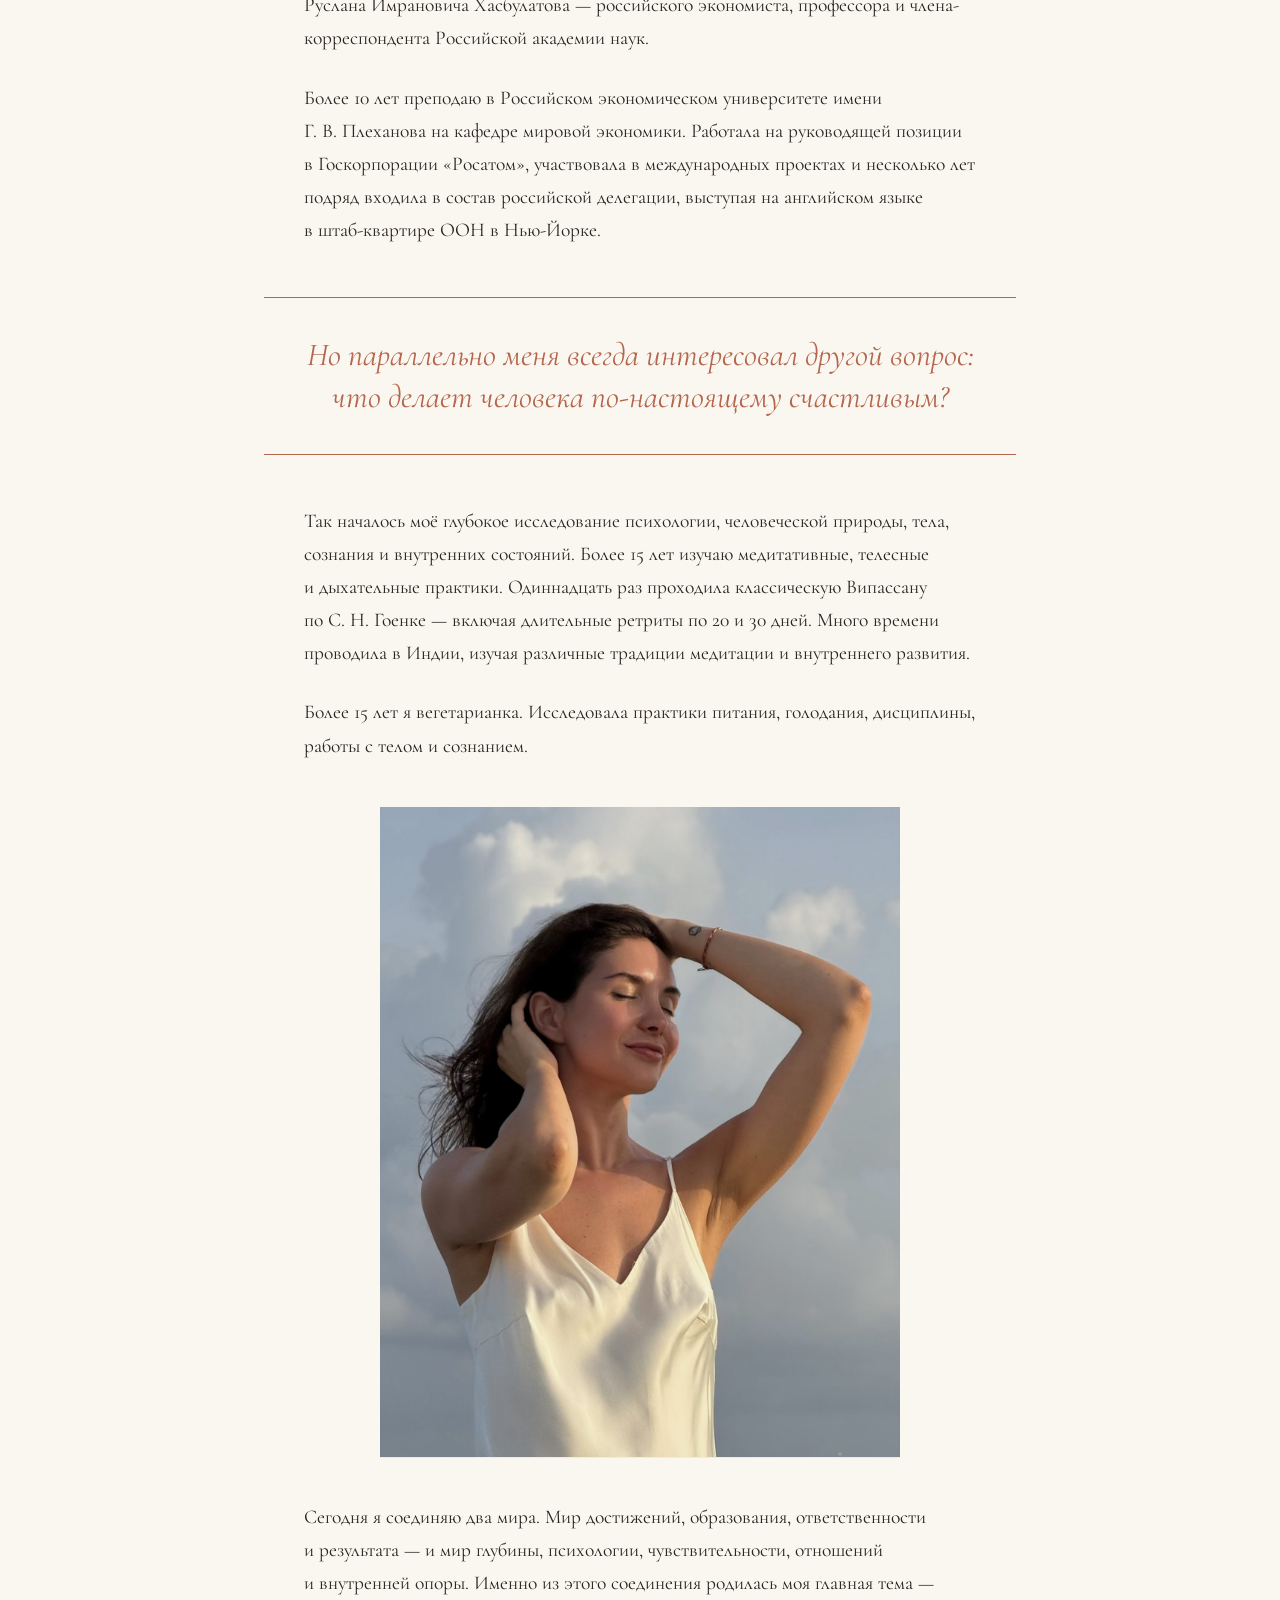
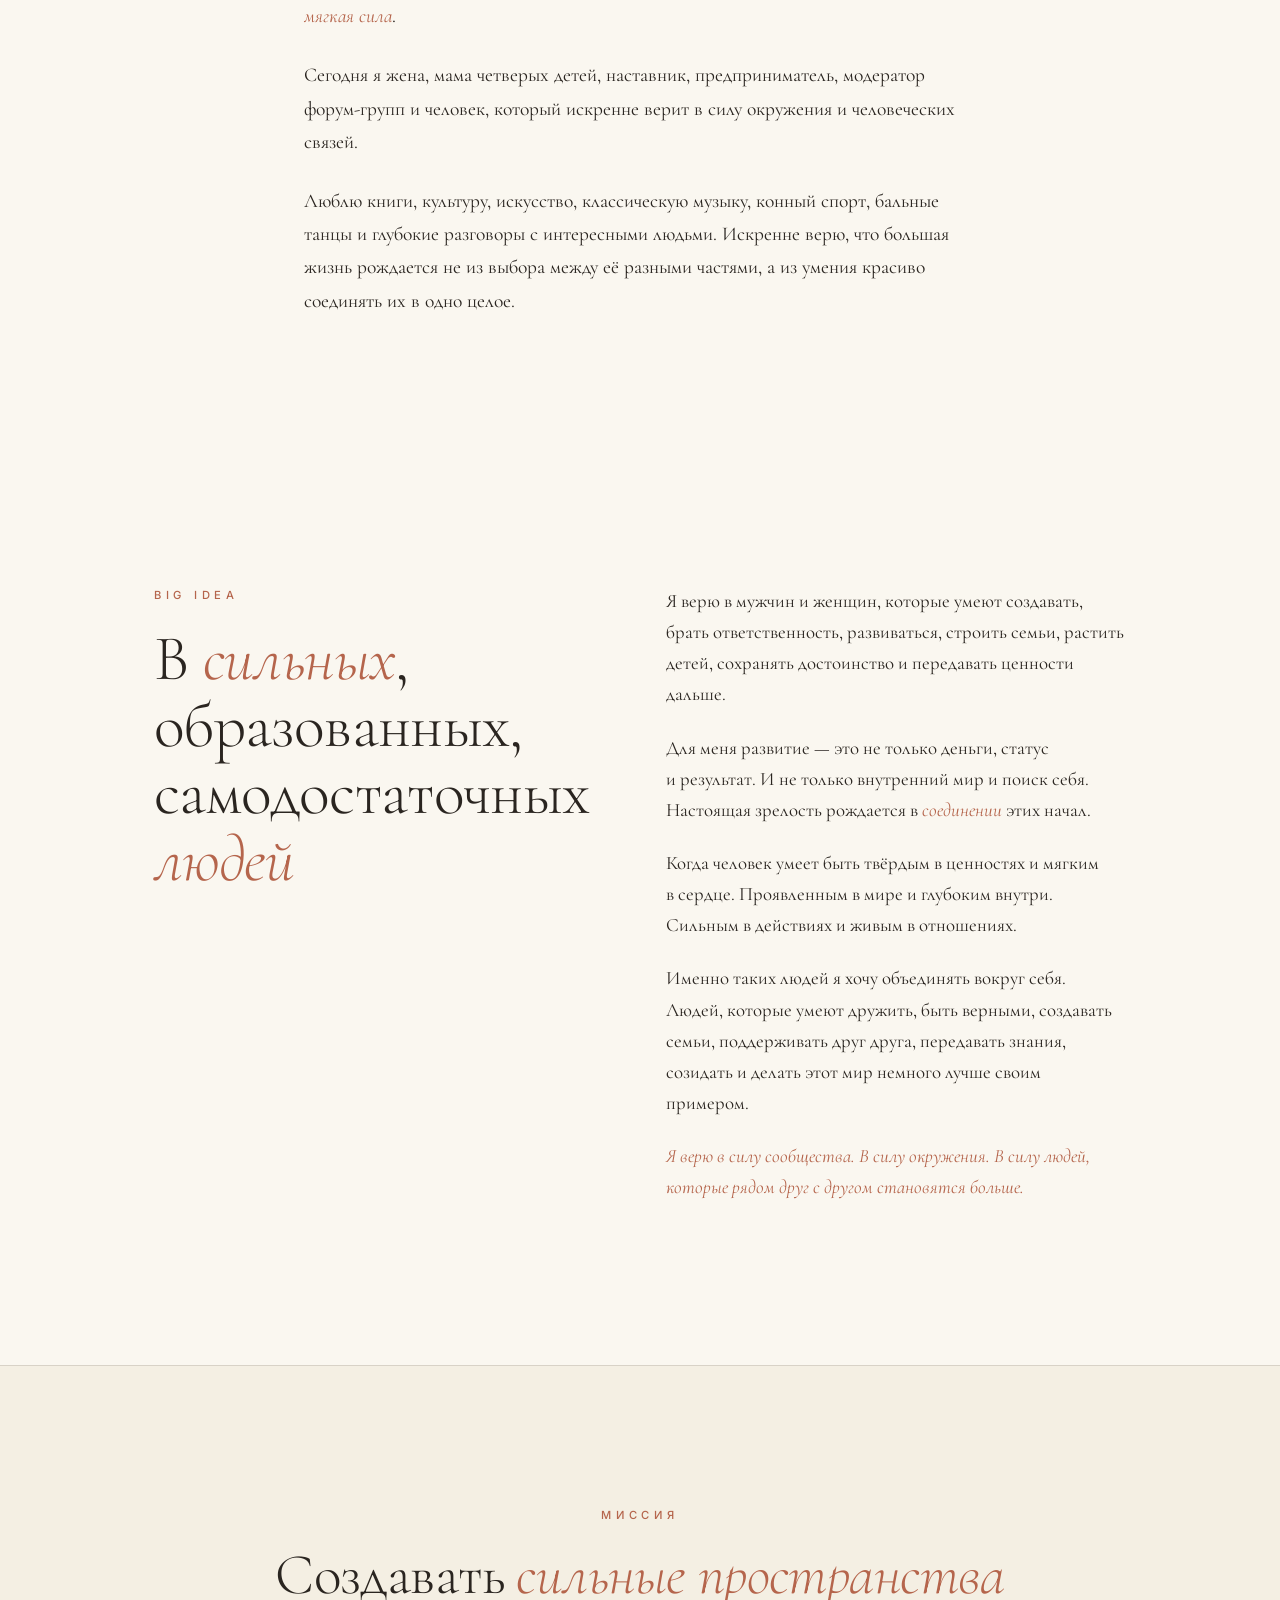
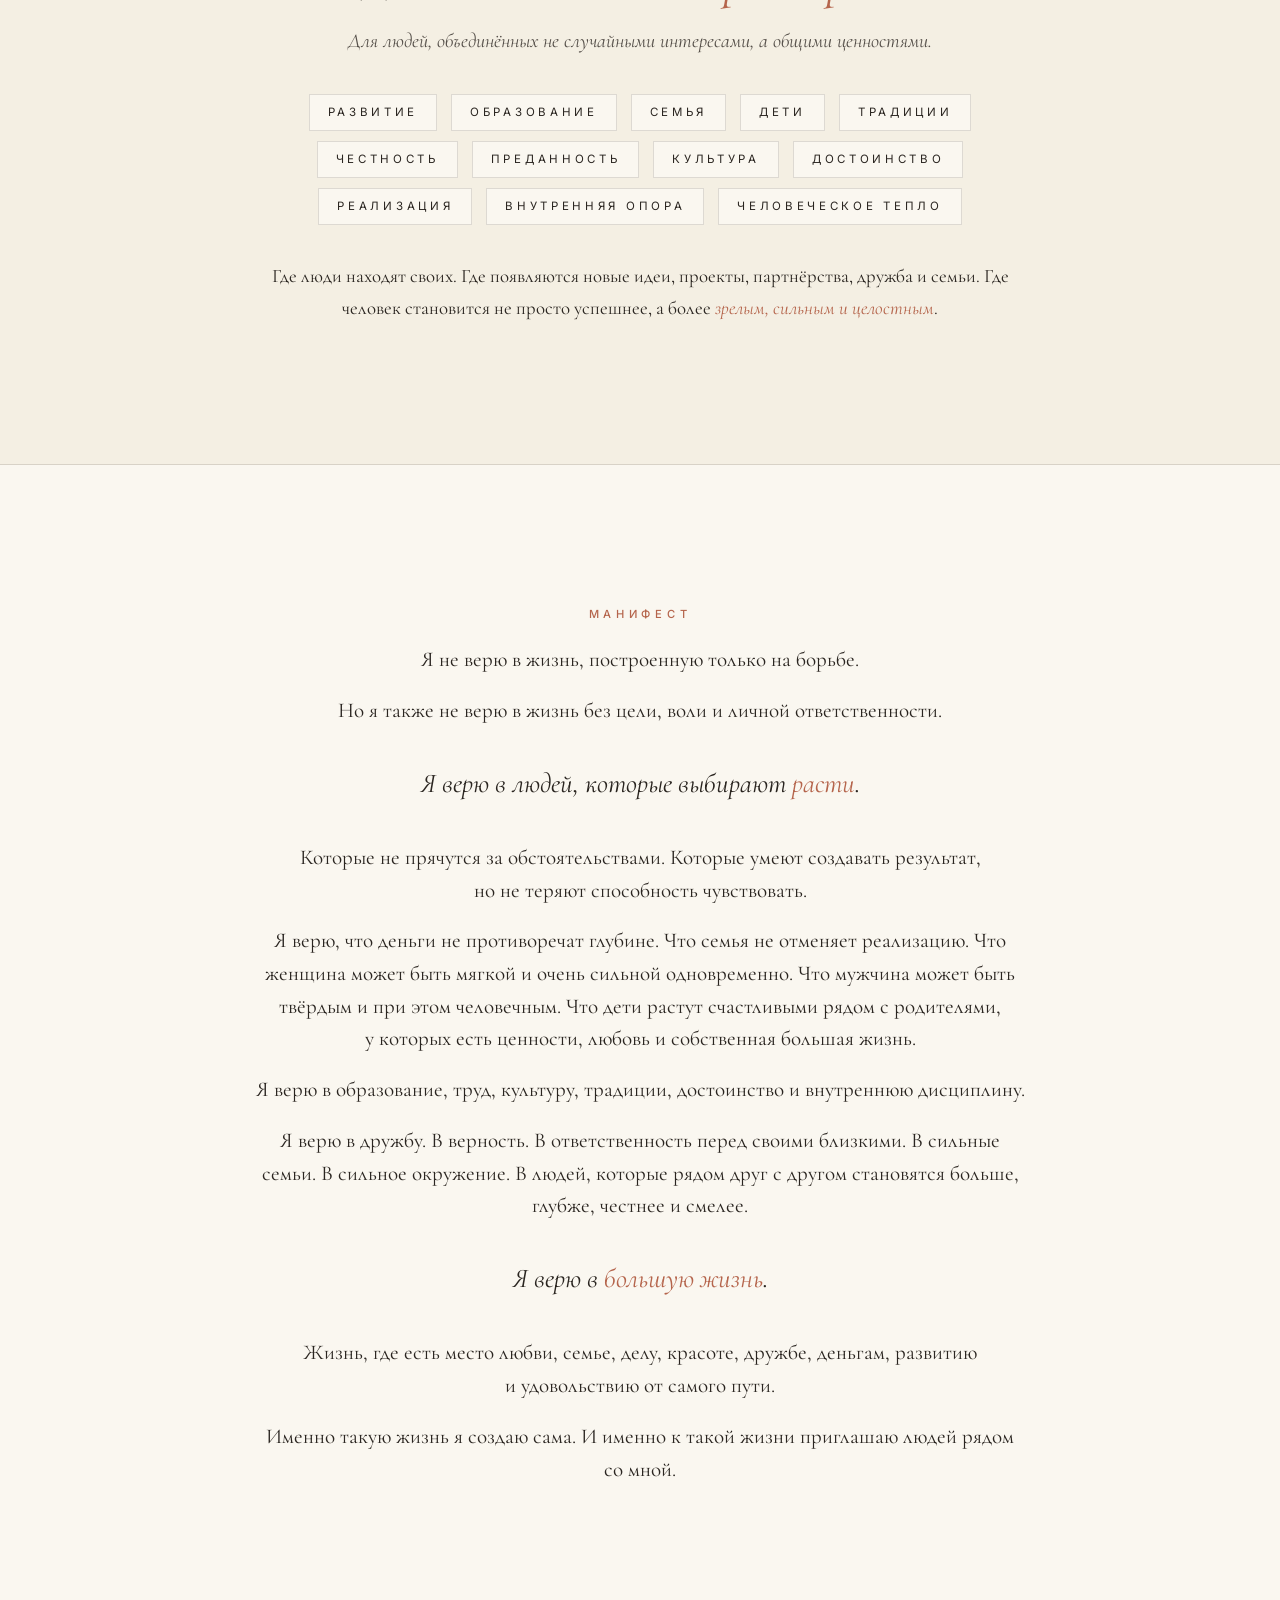
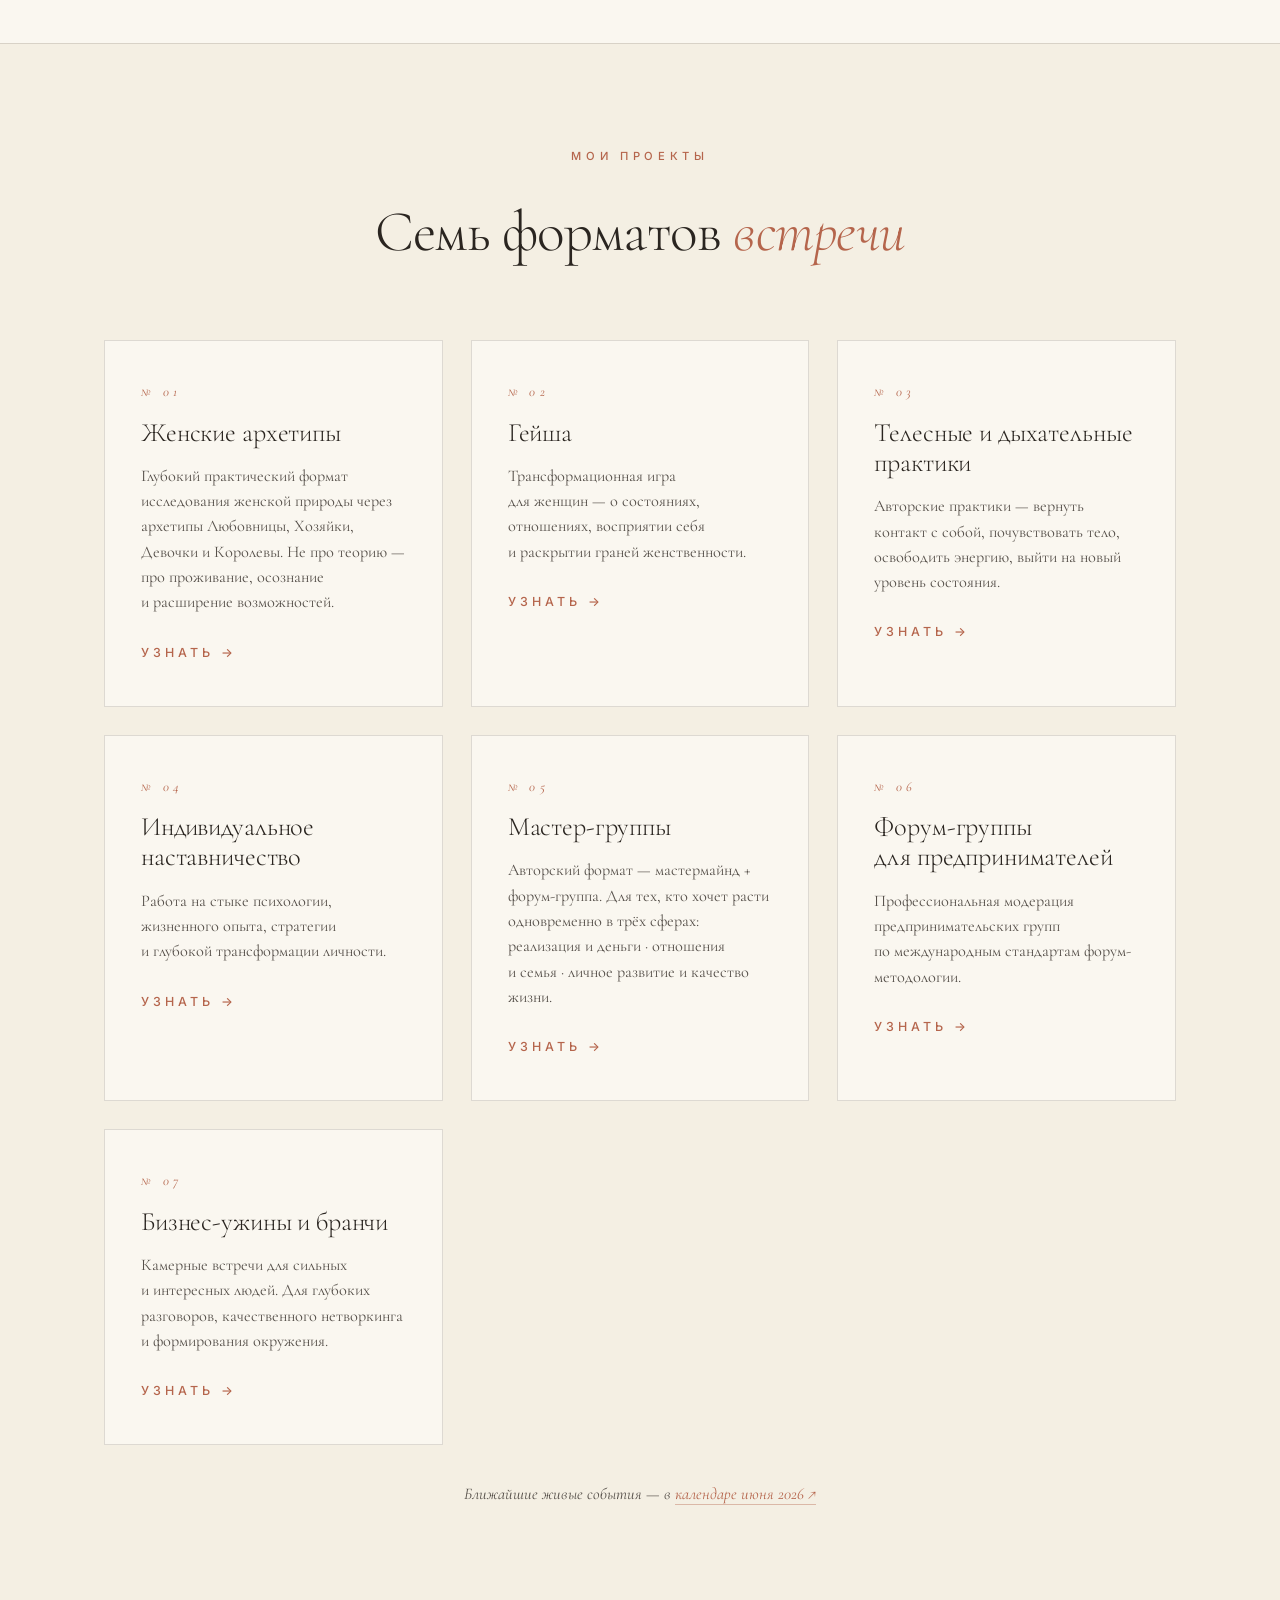
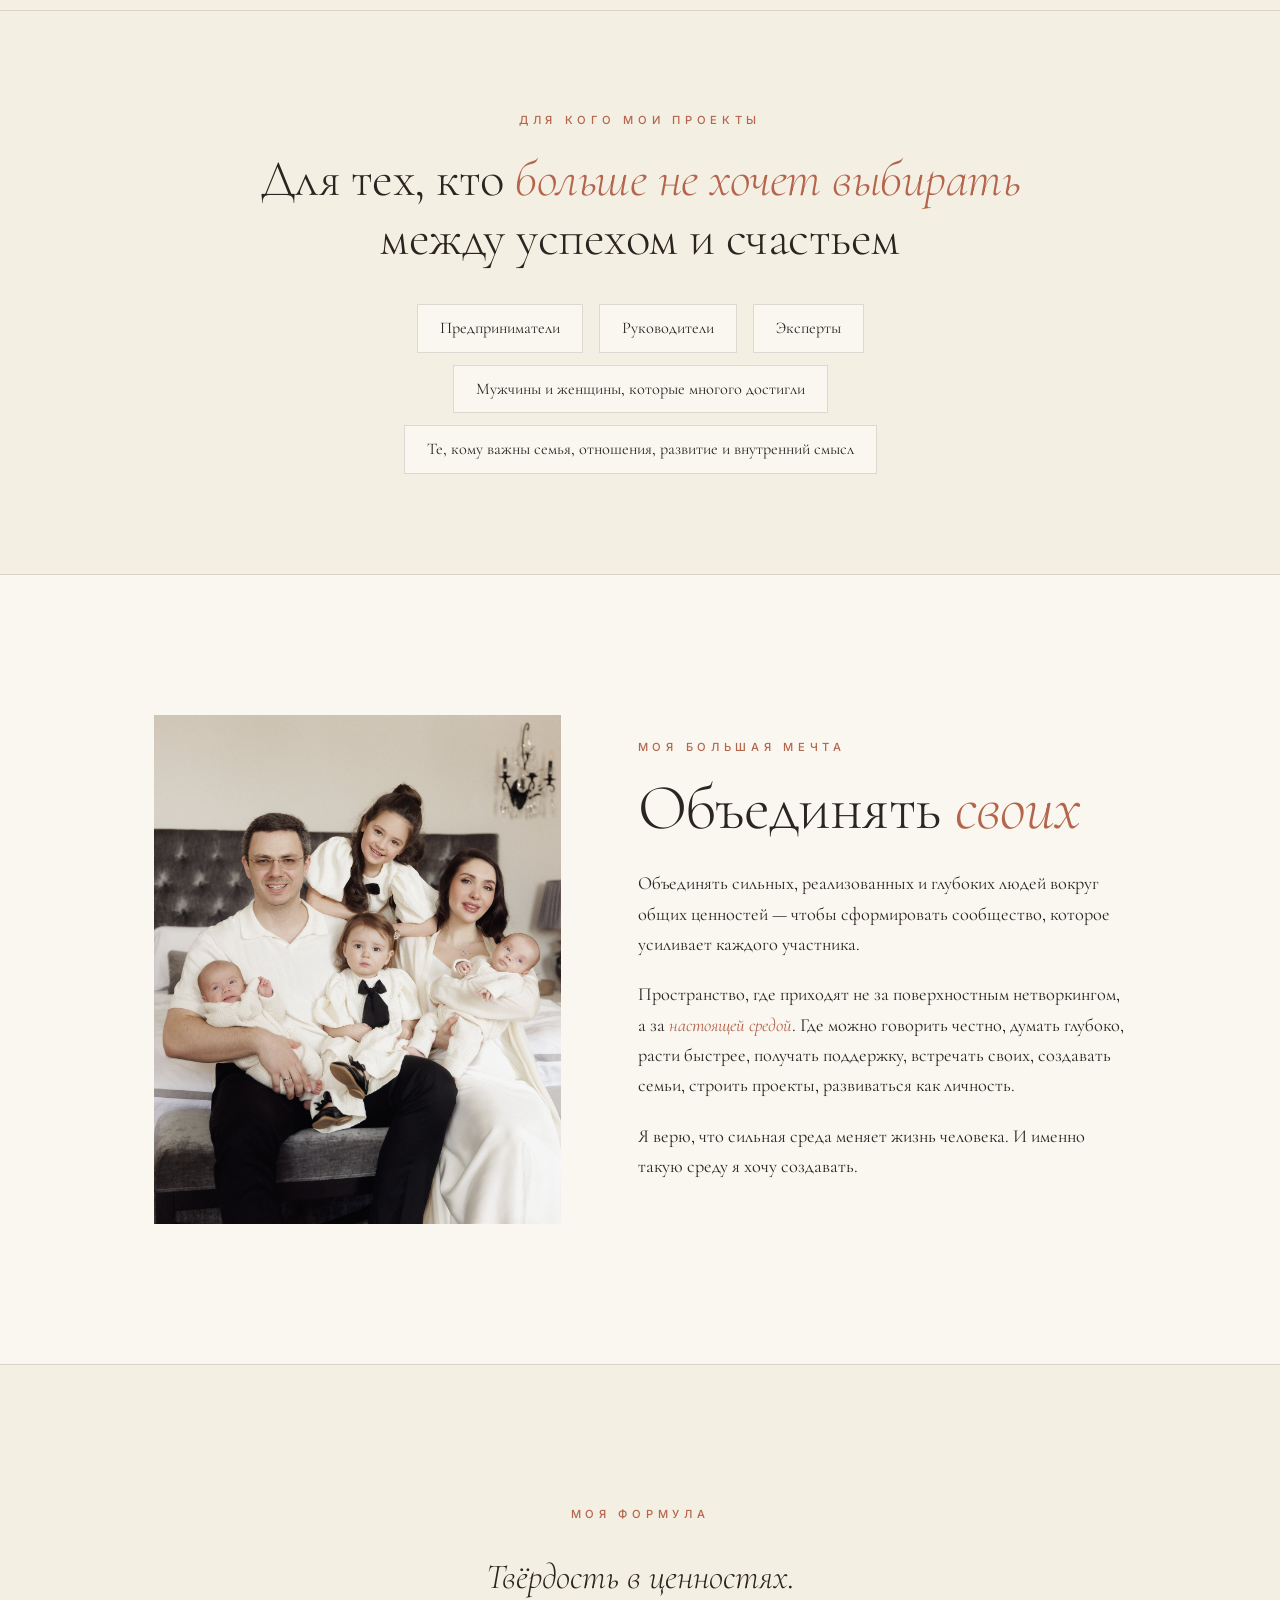
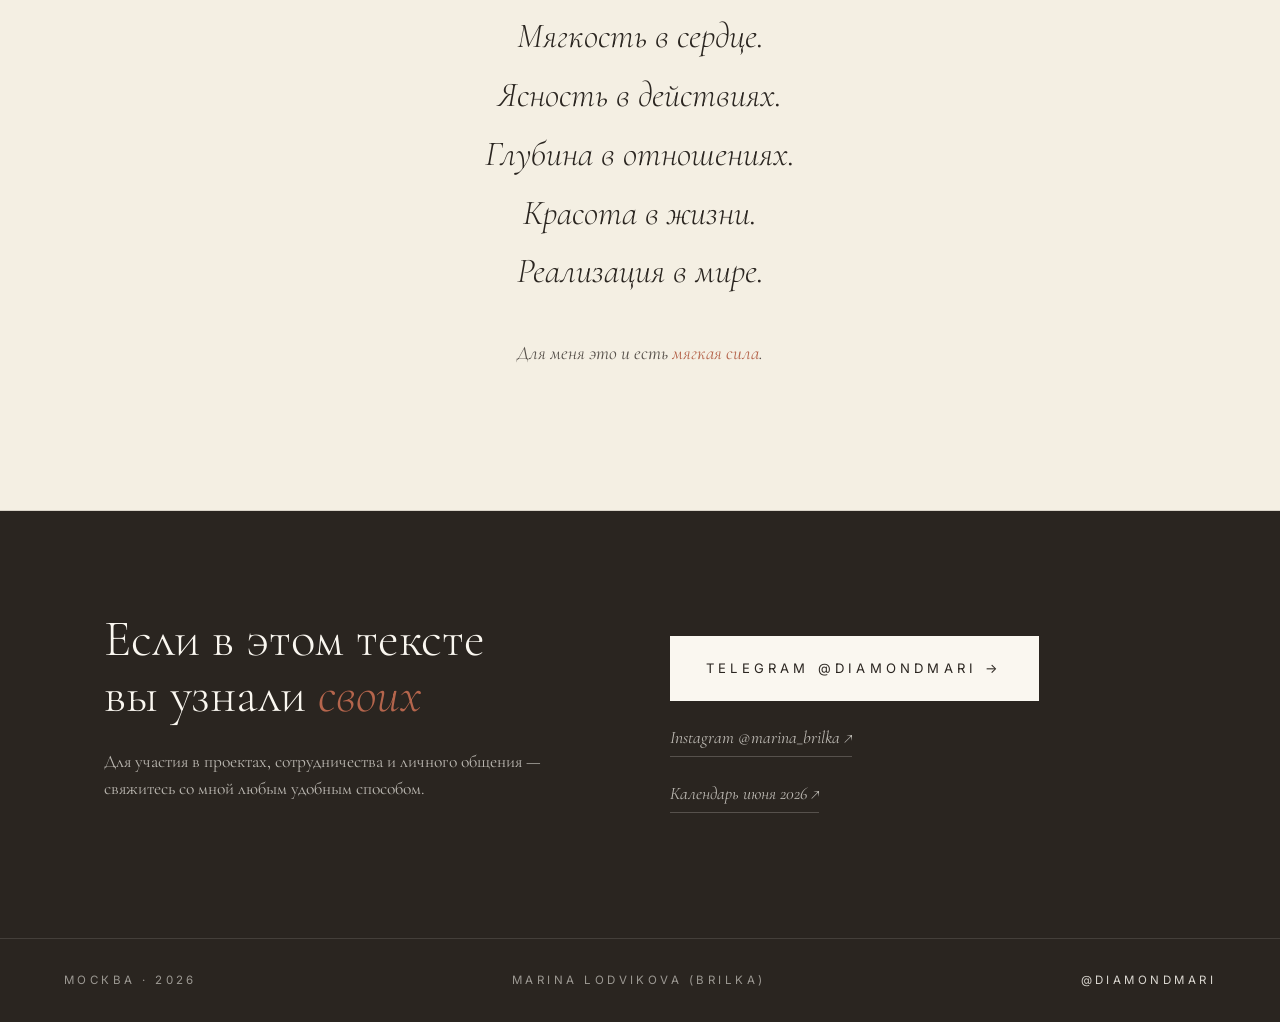
==== commit 7a622a81: "dream: семейное фото в блок «Объединять своих» assets/portrait-family.jpg (1400×1750, 4:5, ~310 KB) " ====
--- a/index.html
+++ b/index.html
@@ -271,13 +271,9 @@
   <section class="n-dream">
     <div class="container dream-grid reveal">
       <div class="dream-photo">
-        <!-- Фото семья / люди / общее -->
-        <div class="photo-slot">
-          <div class="photo-slot-inner">
-            <div class="photo-slot-label">Фото · семья или сообщество</div>
-            <div class="photo-slot-hint">тёплый, человеческий кадр · вертикальный 4:5</div>
-          </div>
-        </div>
+        <figure class="dream-figure">
+          <img src="/assets/portrait-family.jpg" alt="Марина с семьёй — четверо детей" loading="lazy" decoding="async" />
+        </figure>
       </div>
       <div class="dream-text">
         <div class="essay-kicker">Моя большая мечта</div>
--- a/narrative.css
+++ b/narrative.css
@@ -747,6 +747,19 @@
 }
 .dream-photo .photo-slot {
   aspect-ratio: 4 / 5;
+}
+.dream-figure {
+  margin: 0;
+  aspect-ratio: 4 / 5;
+  overflow: hidden;
+  background: var(--paper);
+}
+.dream-figure img {
+  display: block;
+  width: 100%;
+  height: 100%;
+  object-fit: cover;
+  object-position: center;
 }
 .dream-text h2 {
   font-family: var(--serif);
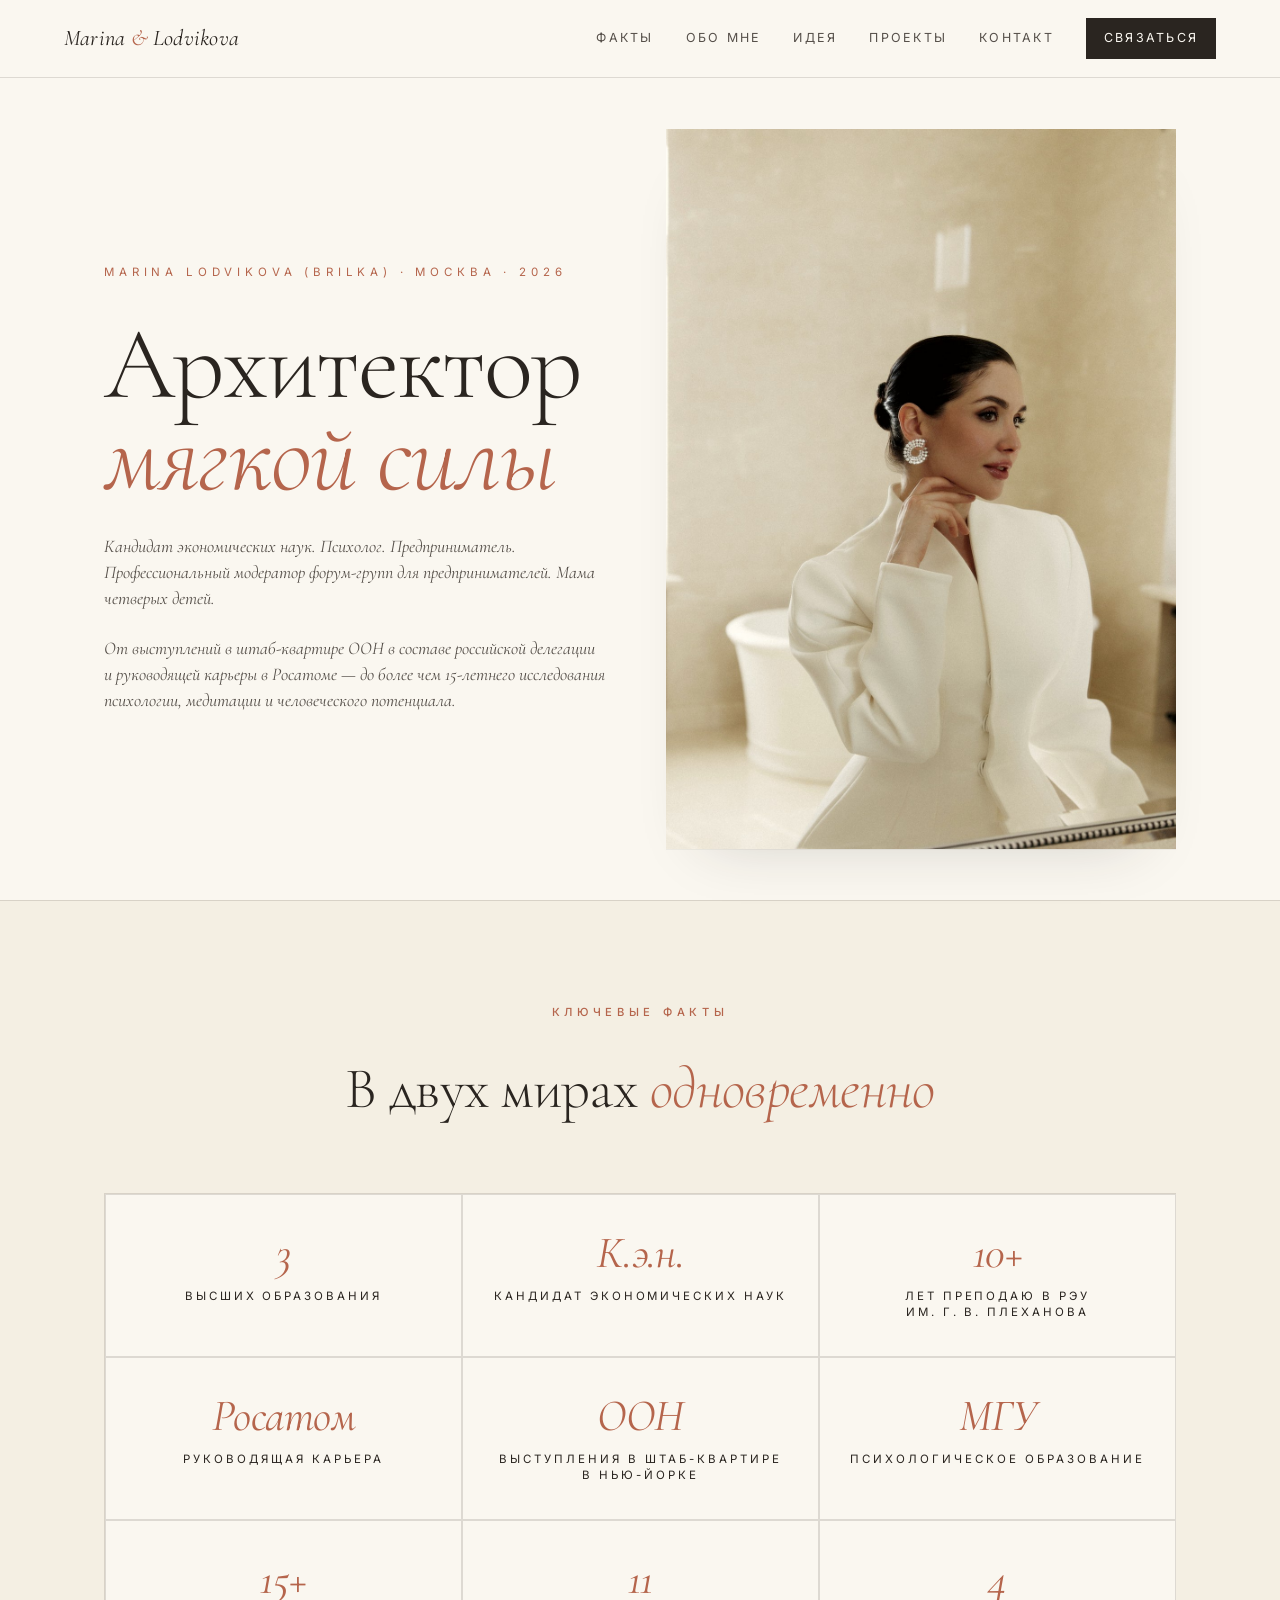
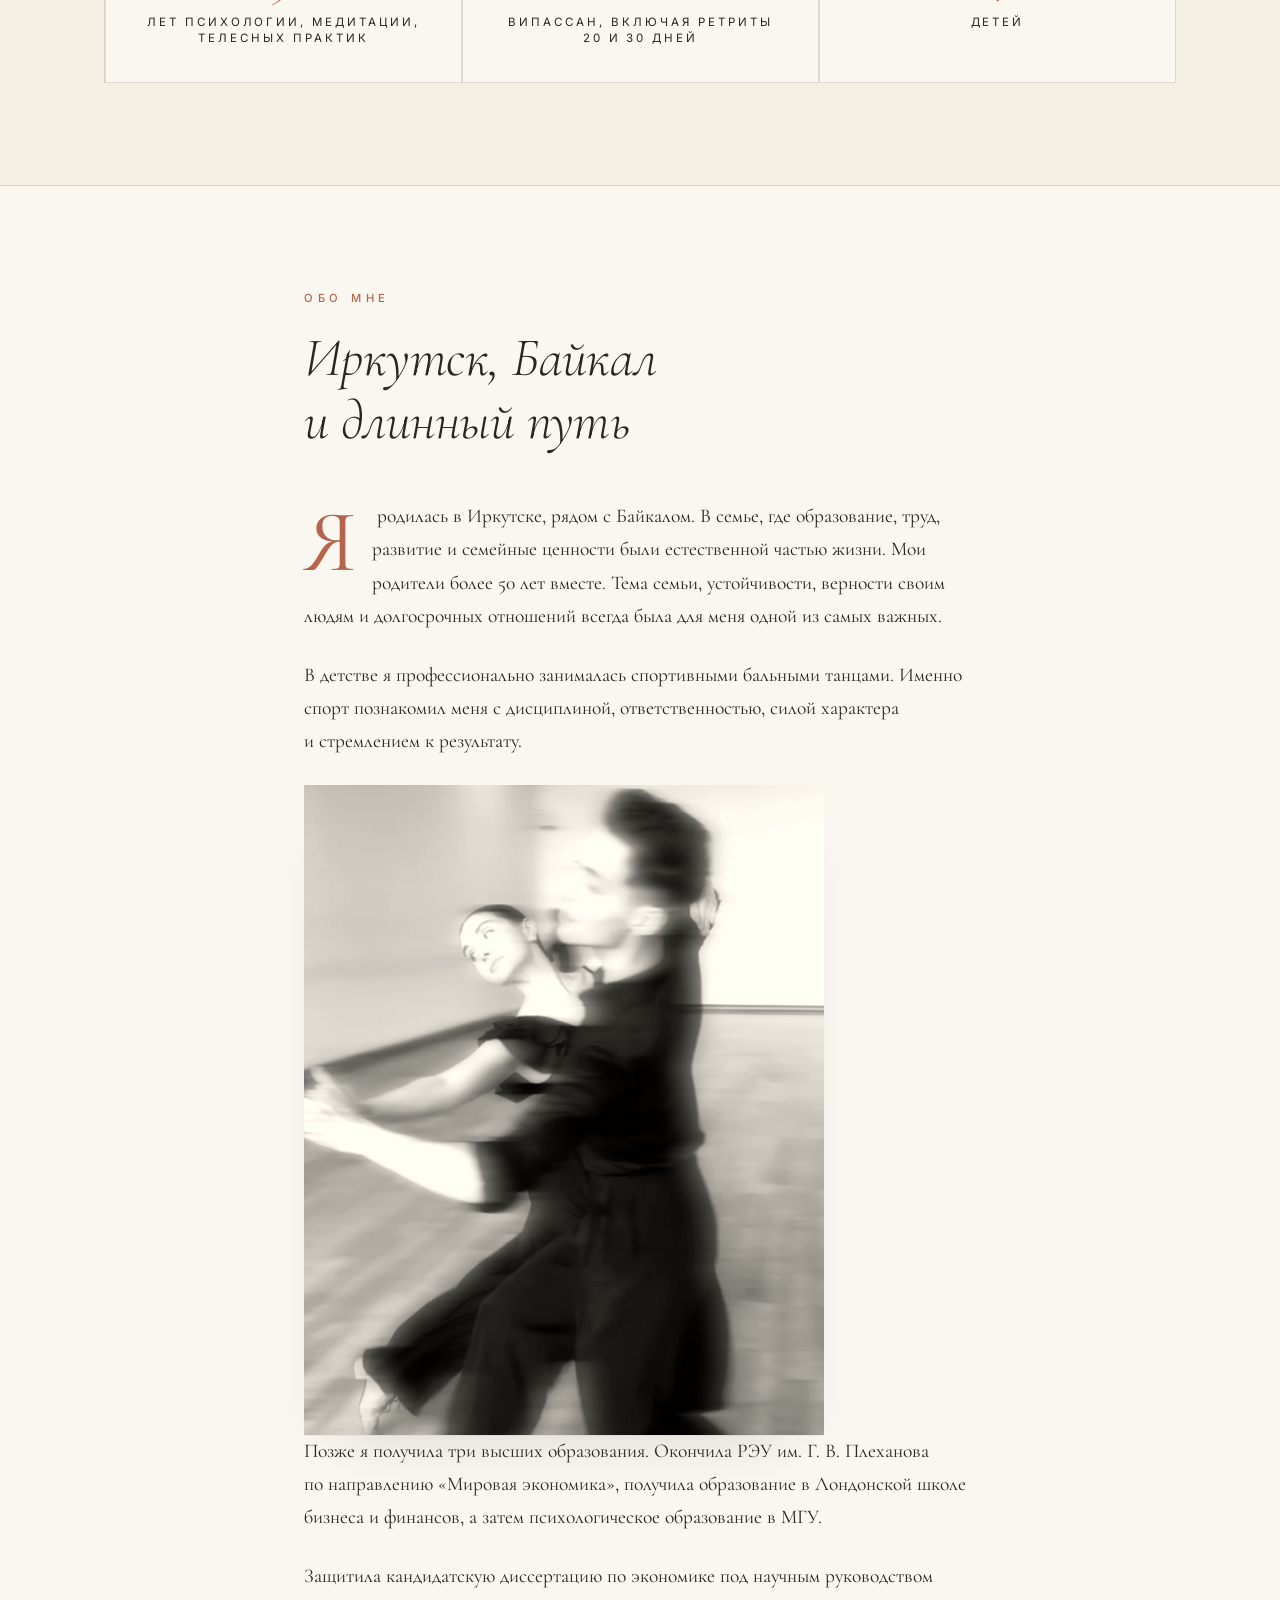
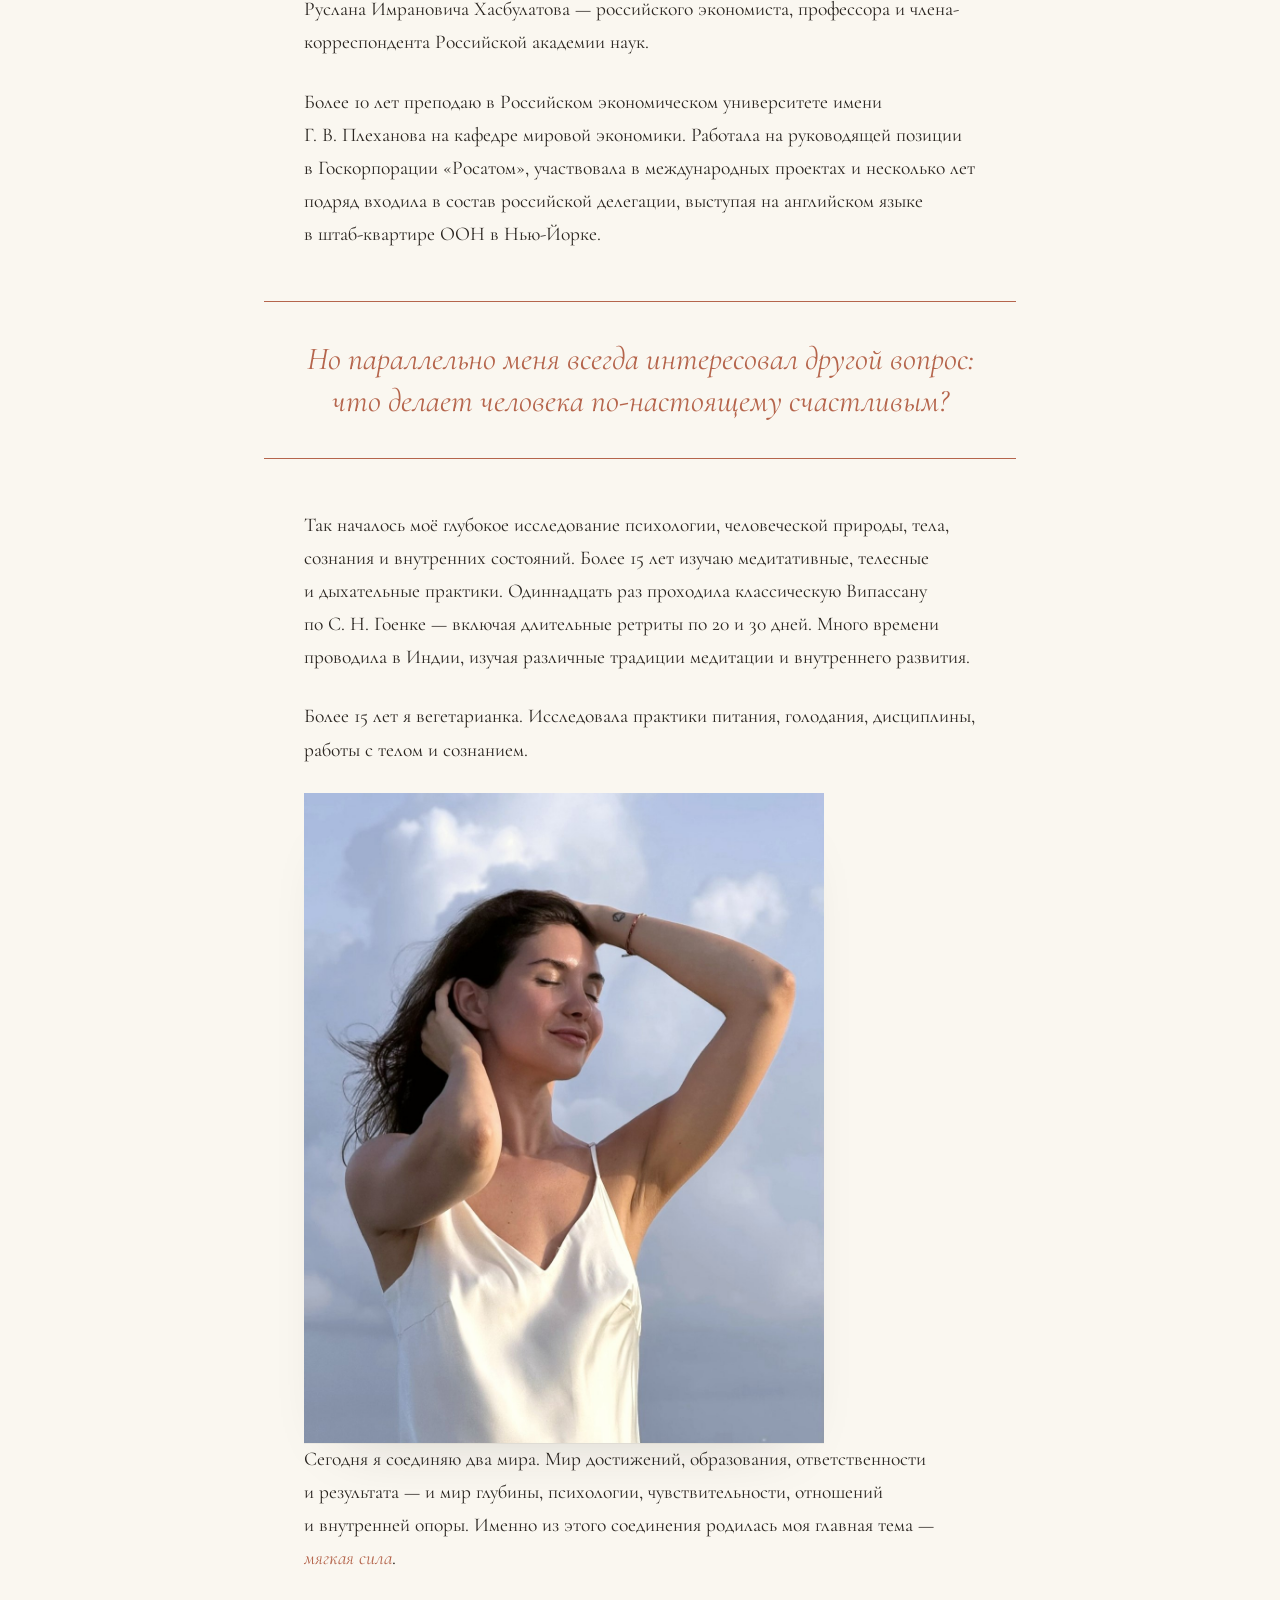
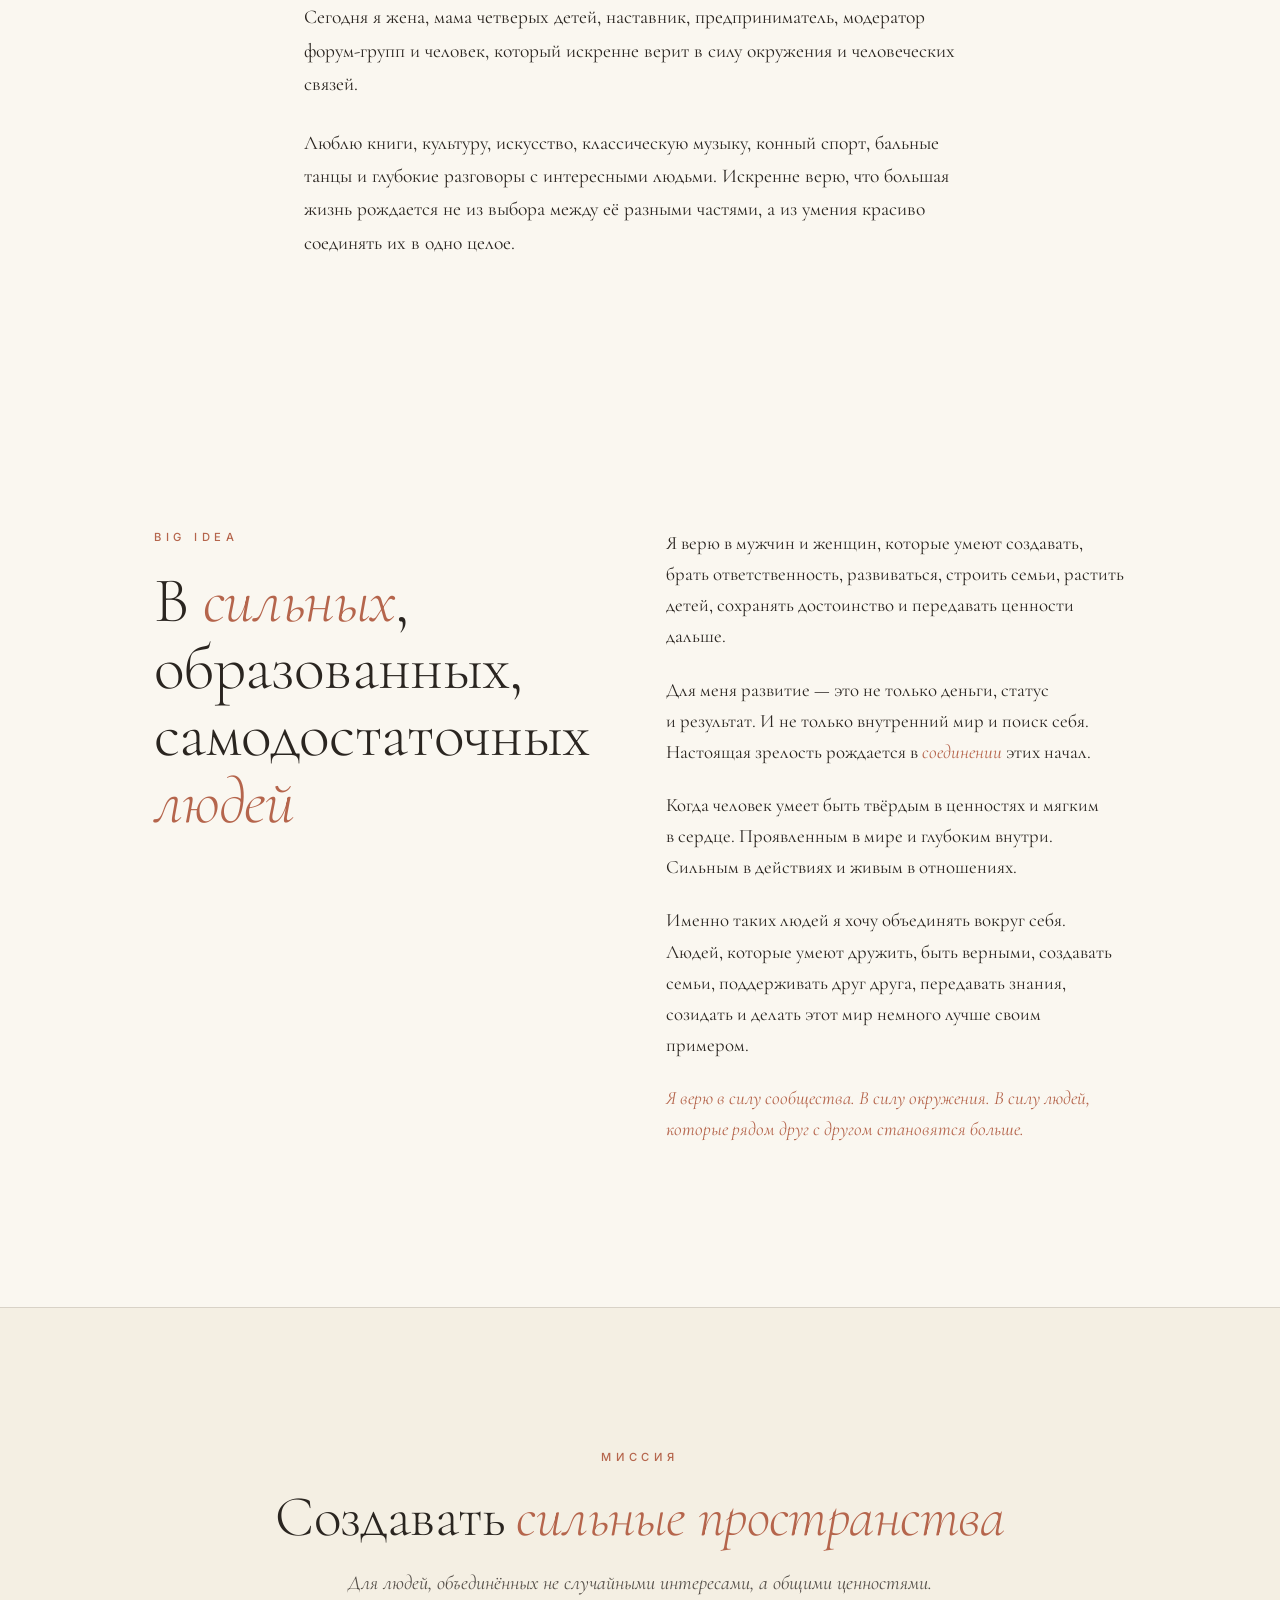
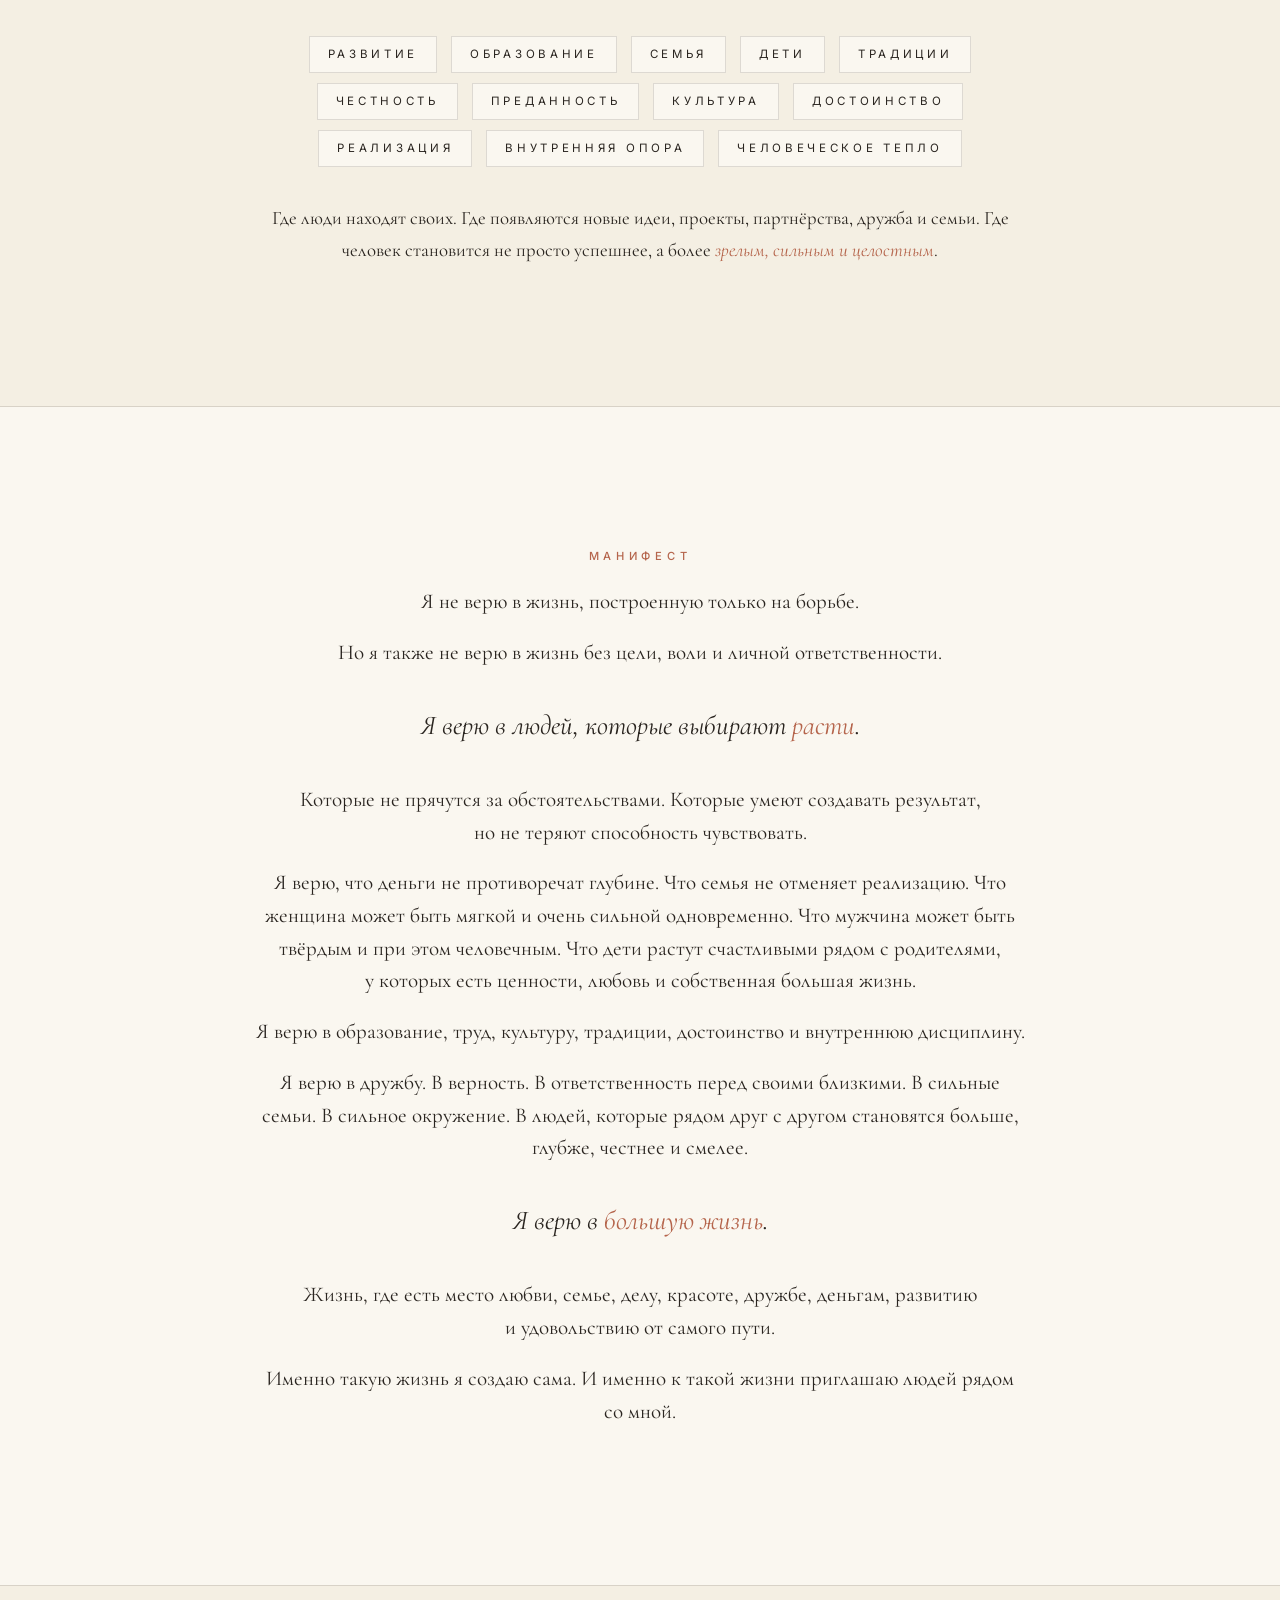
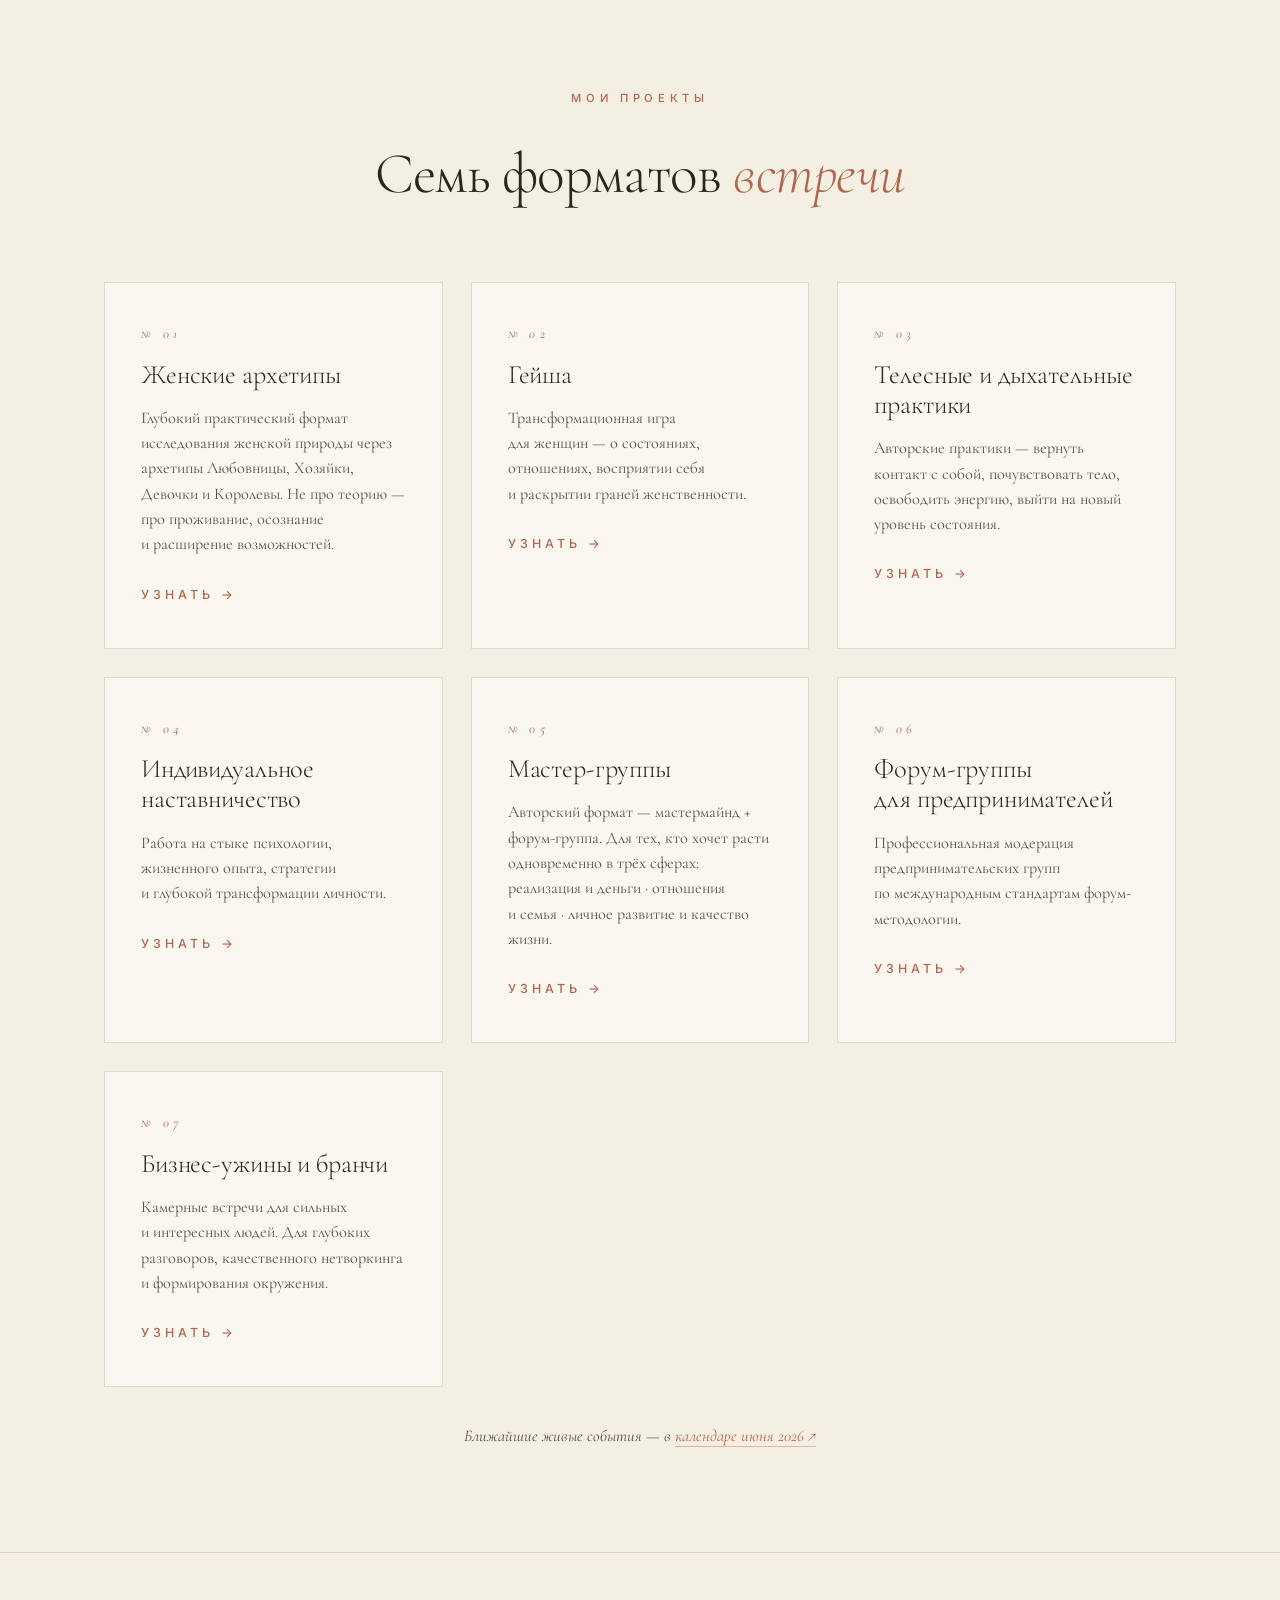
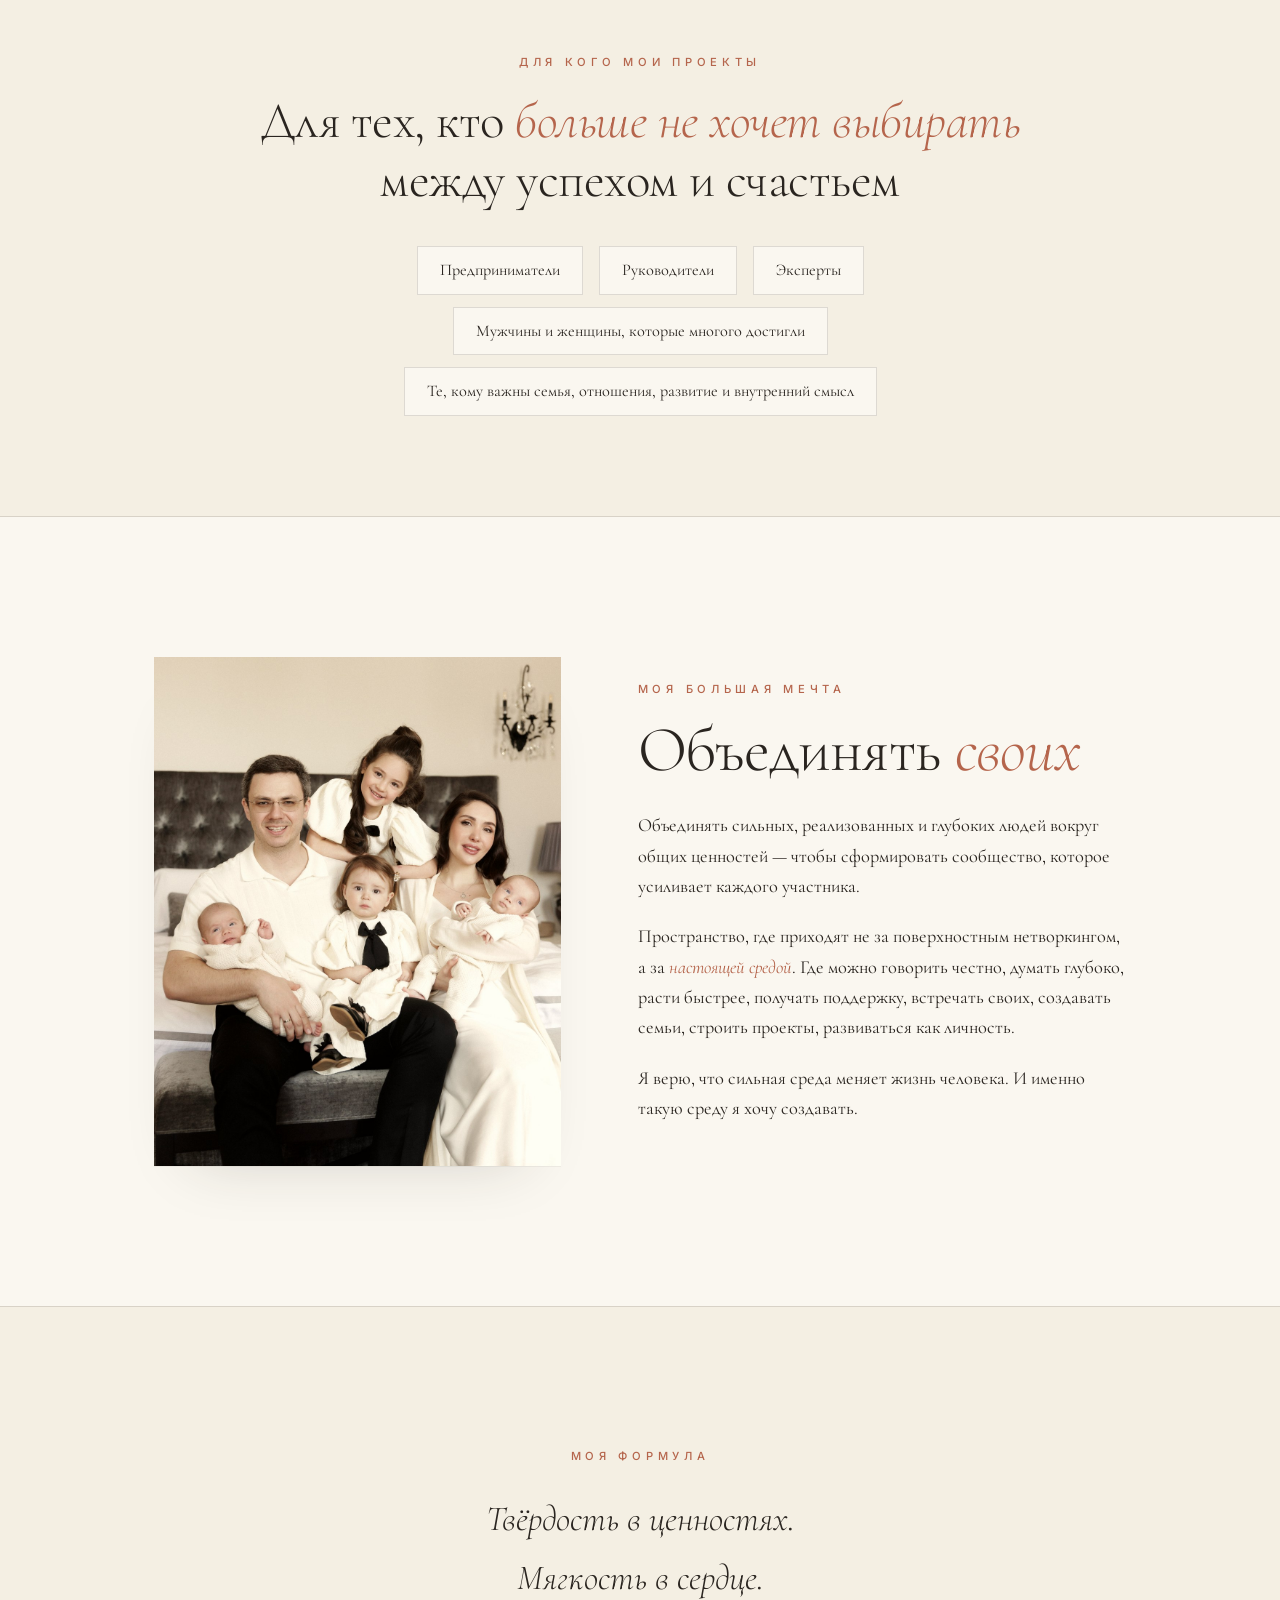
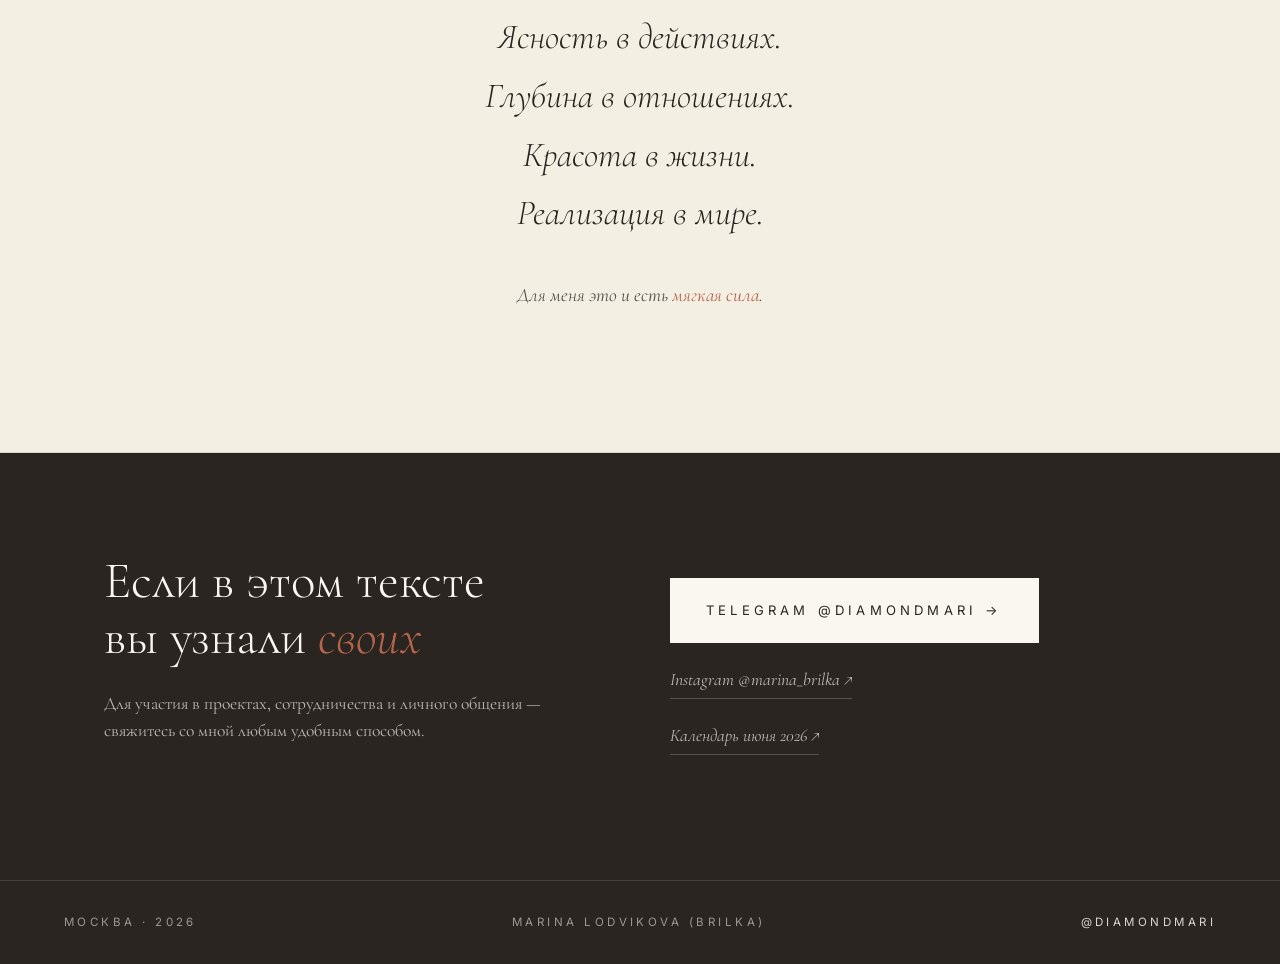
==== commit 424f9d2c: "4 фото в единой журнальной обработке + танец в первый блок — assets/portrait-dance.jpg (ч/б танец в " ====
--- a/index.html
+++ b/index.html
@@ -95,13 +95,10 @@
 
         <p>В&nbsp;детстве я&nbsp;профессионально занималась спортивными бальными танцами. Именно спорт познакомил меня с&nbsp;дисциплиной, ответственностью, силой характера и&nbsp;стремлением к&nbsp;результату.</p>
 
-        <!-- Фото-вставка: детство / танцы / Байкал -->
-        <div class="photo-slot photo-slot--inline reveal">
-          <div class="photo-slot-inner">
-            <div class="photo-slot-label">Фото · детство или ранние годы</div>
-            <div class="photo-slot-hint">бальные танцы, семья, Байкал · вертикальный кадр 4:5 предпочтительно</div>
-          </div>
-        </div>
+        <!-- Фото: бальные танцы — движение, ч/б -->
+        <figure class="essay-figure reveal">
+          <img src="/assets/portrait-dance.jpg" alt="Марина в танце — бальные танцы детства" loading="lazy" decoding="async" />
+        </figure>
 
         <p>Позже я&nbsp;получила три высших образования. Окончила РЭУ им.&nbsp;Г.&nbsp;В.&nbsp;Плеханова по&nbsp;направлению «Мировая экономика», получила образование в&nbsp;Лондонской школе бизнеса и&nbsp;финансов, а&nbsp;затем психологическое образование в&nbsp;МГУ.</p>
 
--- a/narrative.css
+++ b/narrative.css
@@ -494,21 +494,11 @@
   margin: 36px auto;
 }
 
-/* Inline-фото в эссе (реальная картинка вместо placeholder) */
+/* Inline-фото в эссе — наследует общий editorial-стиль выше; здесь только размер/позиция */
 .essay-figure {
   margin: 44px auto;
   max-width: 520px;
   aspect-ratio: 4 / 5;
-  overflow: hidden;
-  background: var(--paper);
-  box-shadow: 0 1px 0 rgba(42, 37, 32, 0.06);
-}
-.essay-figure img {
-  display: block;
-  width: 100%;
-  height: 100%;
-  object-fit: cover;
-  object-position: center;
 }
 @media (max-width: 560px) {
   .essay-figure { margin: 32px auto; max-width: 100%; }
@@ -749,17 +739,7 @@
   aspect-ratio: 4 / 5;
 }
 .dream-figure {
-  margin: 0;
   aspect-ratio: 4 / 5;
-  overflow: hidden;
-  background: var(--paper);
-}
-.dream-figure img {
-  display: block;
-  width: 100%;
-  height: 100%;
-  object-fit: cover;
-  object-position: center;
 }
 .dream-text h2 {
   font-family: var(--serif);
@@ -849,21 +829,35 @@
   justify-content: center;
   padding: 12px 0;
 }
-.n-hero-photo {
+/* ─── Единая журнальная подача для всех editorial-фото ─── */
+.n-hero-photo,
+.essay-figure,
+.dream-figure {
   margin: 0;
-  align-self: stretch;
-  /* фото занимает всю высоту колонки — без aspect-ratio который вылазит */
-  width: 100%;
-  /* безопасная верхняя граница чтобы фото не было гигантским */
-  max-height: calc(100svh - 180px);
   overflow: hidden;
   background: var(--paper, #F4EFE3);
-}
-.n-hero-photo img {
+  box-shadow:
+    0 1px 0 rgba(42, 37, 32, 0.05),
+    0 30px 60px -40px rgba(42, 37, 32, 0.22);
+  /* Лёгкая тёплая тонировка, единая для всех — приводит цвет к общей палитре сайта */
+  filter: saturate(0.97);
+}
+.n-hero-photo img,
+.essay-figure img,
+.dream-figure img {
   display: block;
   width: 100%;
   height: 100%;
   object-fit: cover;
+  object-position: center;
+}
+
+.n-hero-photo {
+  align-self: stretch;
+  width: 100%;
+  max-height: calc(100svh - 180px);
+}
+.n-hero-photo img {
   object-position: center top;
 }
 .n-hero-photo .photo-slot-inner { padding: 32px; }
